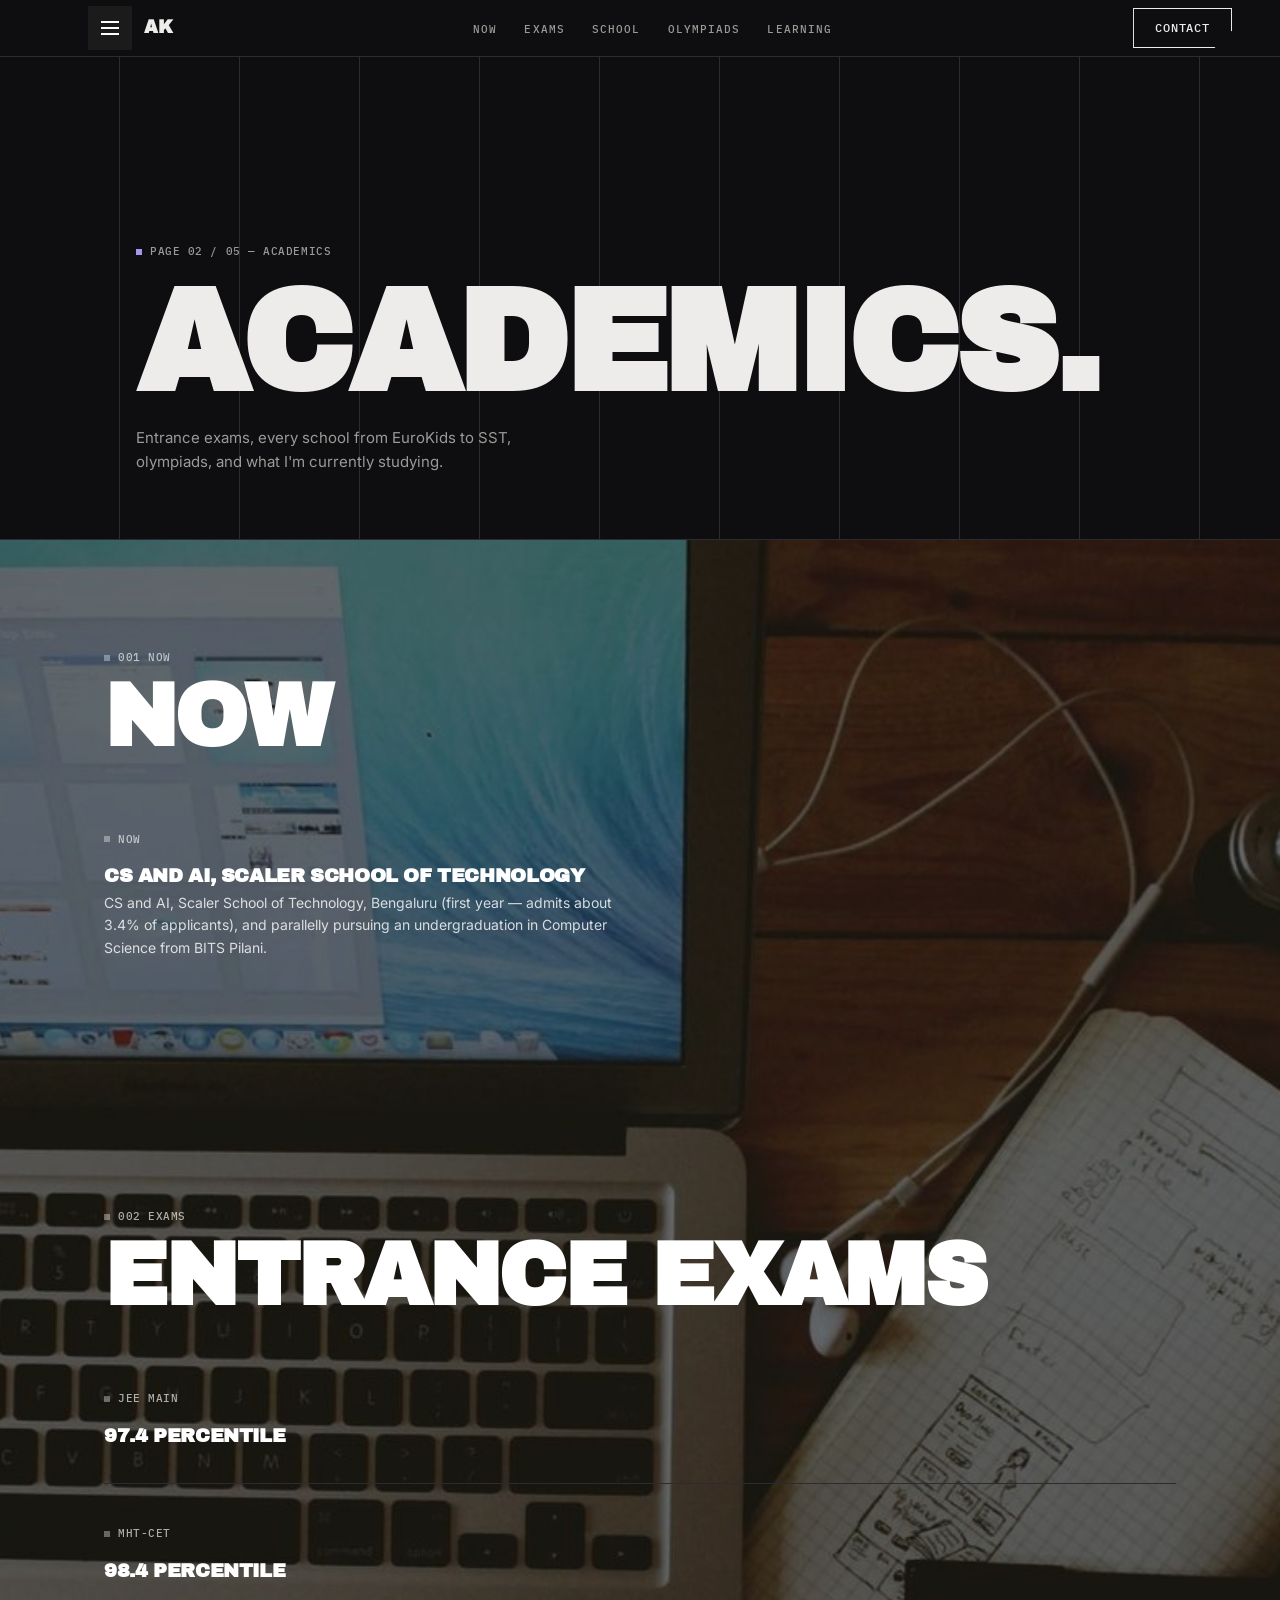
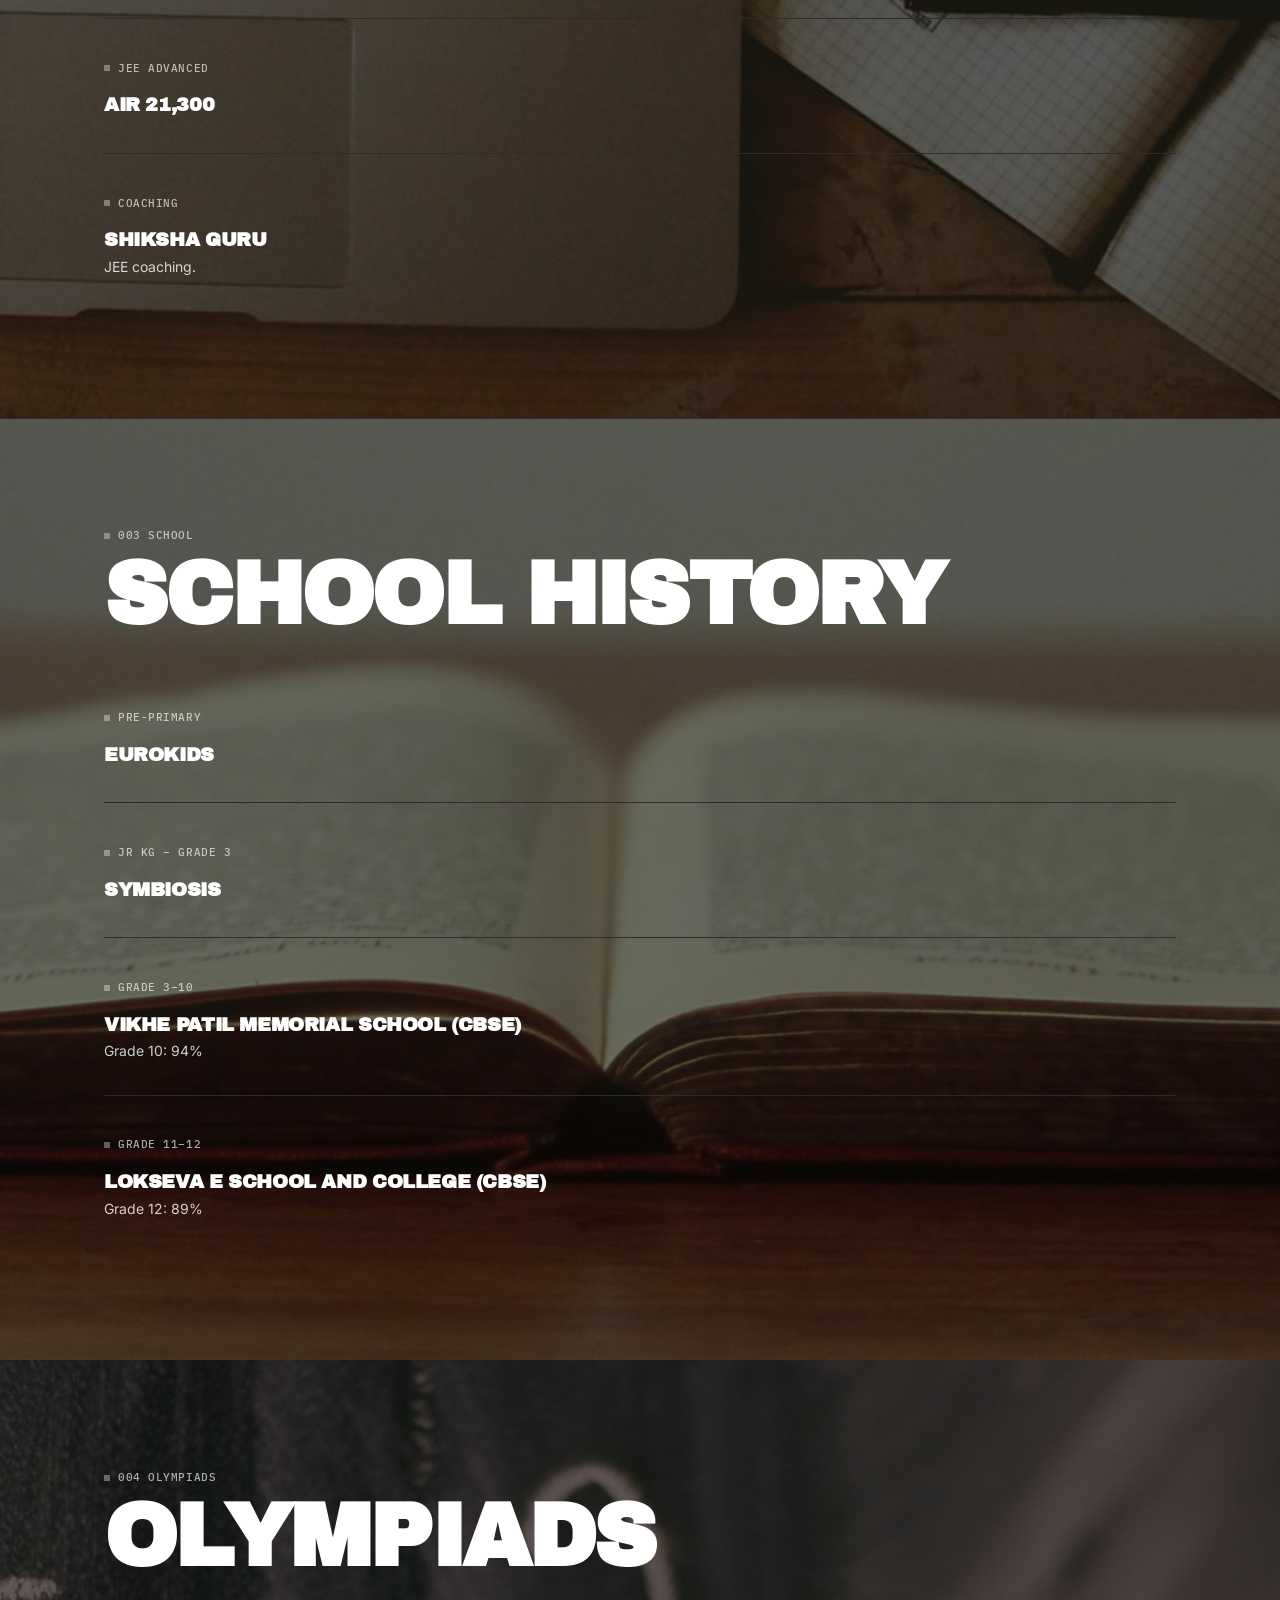
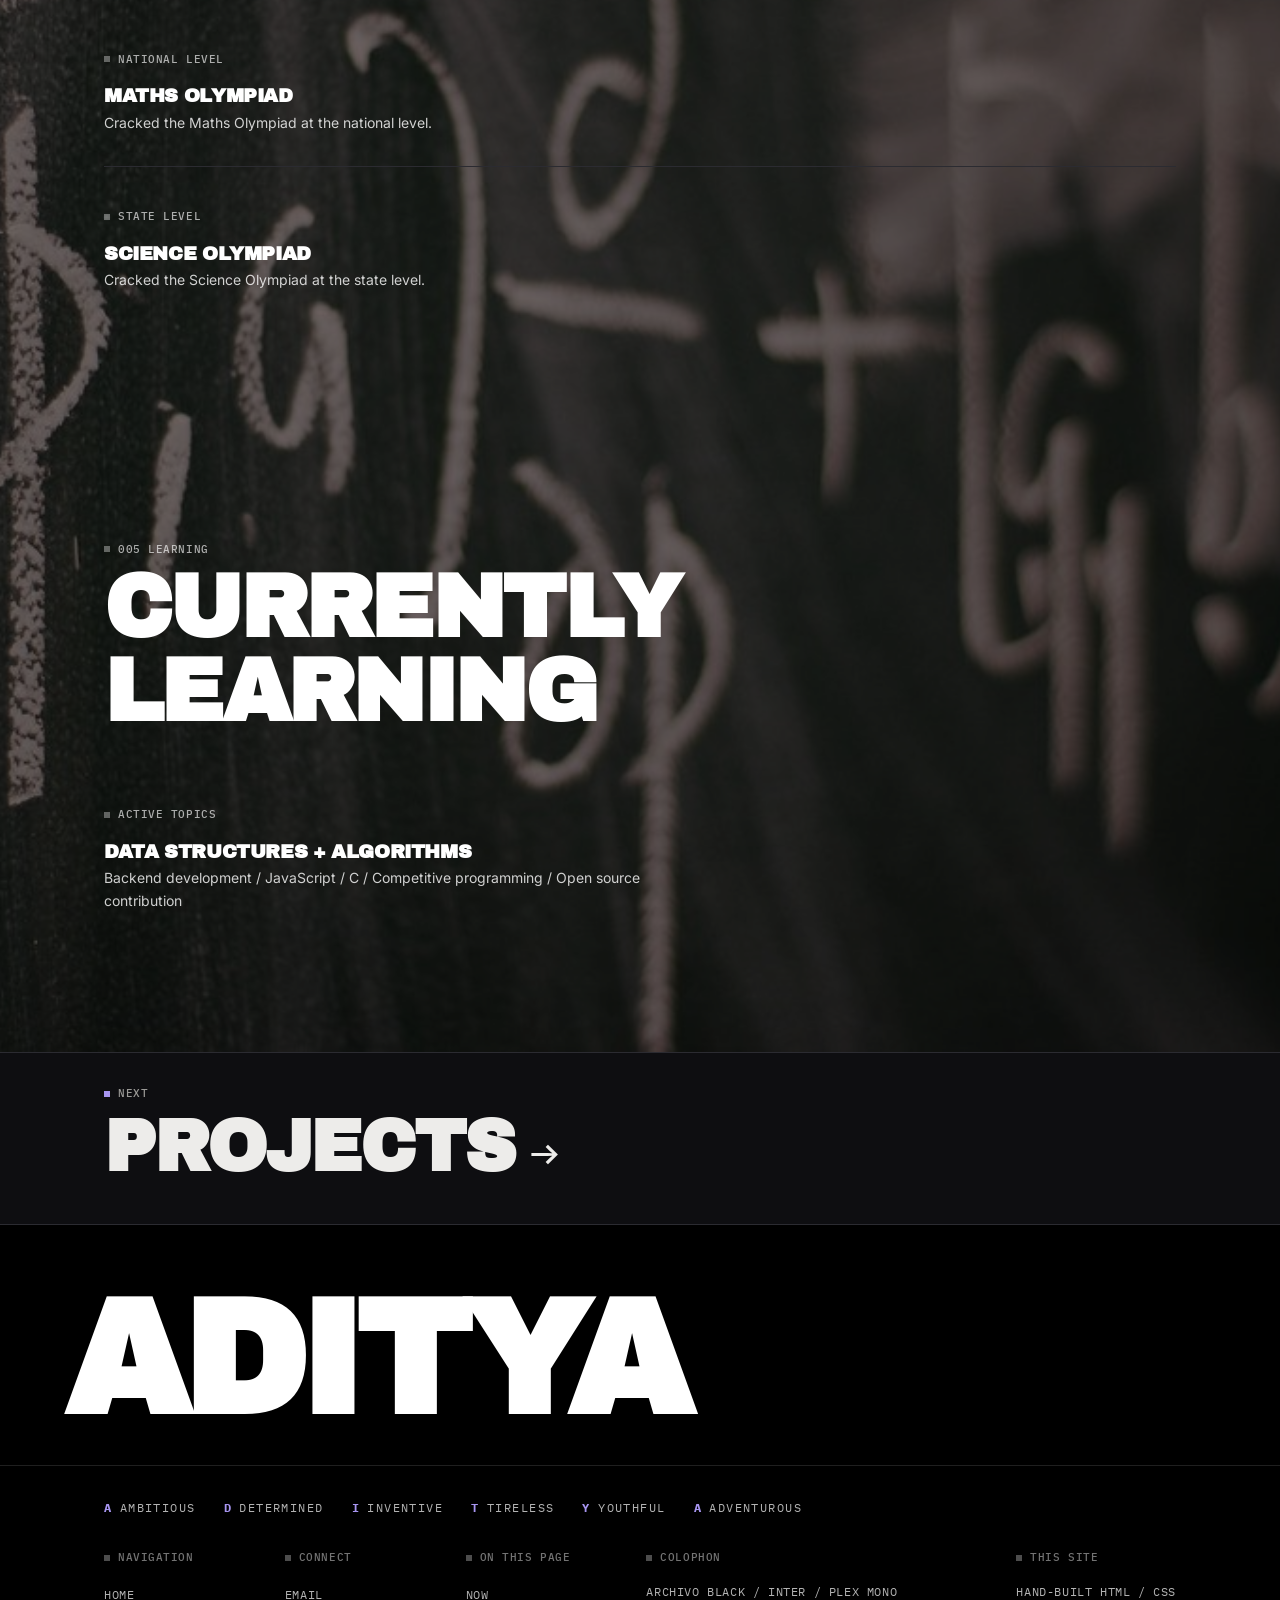
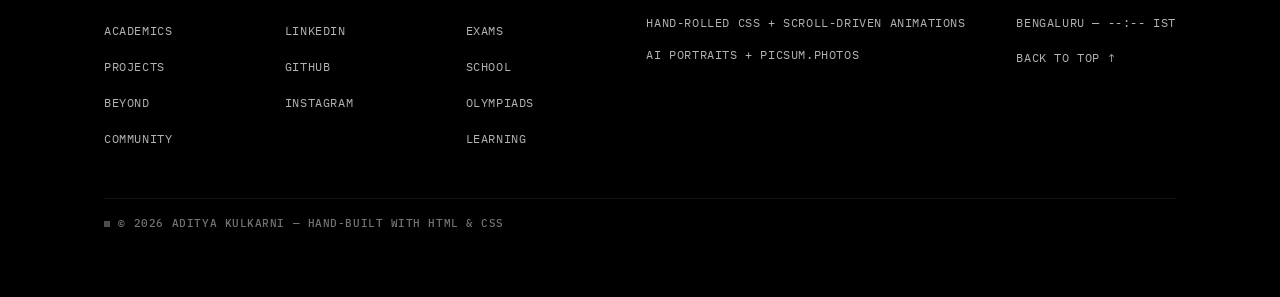
==== academics.html @ 95487bc9 "pure HTML/CSS build: zero scripts, static-compiled Tailwind, CSS scroll-timeline hero + reveals, che" ====
<!DOCTYPE html>
<html lang="en" data-theme="dark">
<head>
  <meta charset="UTF-8">
  <meta name="viewport" content="width=device-width, initial-scale=1.0">
  <title>Academics - Aditya Kulkarni</title>
  <link rel="icon" href="favicon.svg" type="image/svg+xml">
  <meta name="description" content="Aditya Kulkarni's academic journey: JEE Main 97.4%, MHT-CET 98.4%, JEE Advanced AIR 21,300, and now at Scaler School of Technology.">
  <link rel="preconnect" href="https://fonts.googleapis.com">
  <link rel="preconnect" href="https://fonts.gstatic.com" crossorigin>
  <link href="https://fonts.googleapis.com/css2?family=Archivo+Black&family=IBM+Plex+Mono:wght@400;500&family=Inter:wght@400;500&display=swap" rel="stylesheet">
  <link rel="stylesheet" href="style.css?v=29">
  <link rel="stylesheet" href="tailwind-static.css?v=29">
  <link rel="stylesheet" href="pure-fixes.css?v=29">

  <!-- Tailwind Play CDN, pinned 3.4.16 (Prompt 27): compiles the utility
       classes in the browser at runtime, so this page needs internet for
       Tailwind styling. Preflight is OFF - the site's own reset in
       style.css stays the only base layer, so nothing global shifts. -->
</head>
<body id="top" data-page="academics">
  <!-- SHARED: keep identical on all 5 pages -->
  <input type="checkbox" id="menu-toggle" class="menu-checkbox" aria-hidden="true">
  <div class="nav-overlay" role="dialog" aria-label="Site navigation" aria-modal="true">
    <div class="nav-overlay__photo" aria-hidden="true"><img src="assets/bg/menu-waterfall.jpg" alt="" loading="lazy"></div>
    <div class="nav-overlay__inner">
      <label for="menu-toggle" class="nav-overlay__close" aria-label="Close navigation menu">
        <span class="section-label">✕ CLOSE</span>
      </label>
      <nav class="nav-overlay__nav" aria-label="Overlay navigation">
        <ul role="list" class="flex flex-col gap-3">
          <li class="nav-overlay__item" data-index="01">
            <label for="menu-toggle"><a href="index.html" class="nav-overlay__link">01 Home</a></label>
          </li>
          <li class="nav-overlay__item nav-overlay__item--current" data-index="02">
            <label for="menu-toggle"><a href="academics.html" class="nav-overlay__link" aria-current="page">02 Academics</a></label>
            <ul class="nav-overlay__sub" role="list">
              <li><label for="menu-toggle"><a href="#now" class="nav-overlay__sub-link">Now</a></label></li>
              <li><label for="menu-toggle"><a href="#exams" class="nav-overlay__sub-link">Exams</a></label></li>
              <li><label for="menu-toggle"><a href="#school" class="nav-overlay__sub-link">School</a></label></li>
              <li><label for="menu-toggle"><a href="#olympiads" class="nav-overlay__sub-link">Olympiads</a></label></li>
              <li><label for="menu-toggle"><a href="#learning" class="nav-overlay__sub-link">Learning</a></label></li>
            </ul>
          </li>
          <li class="nav-overlay__item" data-index="03">
            <label for="menu-toggle"><a href="projects.html" class="nav-overlay__link">03 Projects</a></label>
          </li>
          <li class="nav-overlay__item" data-index="04">
            <label for="menu-toggle"><a href="beyond.html" class="nav-overlay__link">04 Beyond The Terminal</a></label>
          </li>
          <li class="nav-overlay__item" data-index="05">
            <label for="menu-toggle"><a href="community.html" class="nav-overlay__link">05 Community</a></label>
          </li>
        </ul>
      </nav>
      <p class="nav-overlay__footer section-label" aria-hidden="true">ADITYA KULKARNI — PORTFOLIO</p>
    </div>
  </div>
  <!-- fixed top bar: position:fixed + z-index, white bg, hairline bottom border -->
  <header class="navbar fixed top-0 inset-x-0 z-[800] bg-white border-b border-hairline" id="navbar">
    <nav class="navbar__inner flex items-center justify-between px-[clamp(1rem,4vw,3rem)] min-h-14 max-w-[1200px] mx-auto" aria-label="Primary navigation">
      <div class="navbar__brand flex items-center gap-3">
        <label for="menu-toggle" class="menu-trigger" aria-label="Open navigation menu"><span class="menu-trigger__bars" aria-hidden="true"><i></i><i></i><i></i></span></label>
        <a href="index.html" class="navbar__logo font-display text-[1.1rem] font-black tracking-[-0.02em] text-ink uppercase">AK</a>
        <span class="scroll-pct" aria-hidden="true">000</span>
      </div>
      <ul class="navbar__links hidden md:flex md:items-center md:gap-4 md:flex-wrap md:justify-center" role="list">
        <li><a href="#now" class="navbar__link font-mono text-[0.6875rem] font-medium tracking-[0.1em] uppercase text-muted py-[0.3em] px-[0.5em] transition-colors duration-150 ease-[cubic-bezier(0.16,1,0.3,1)] hover:text-ink focus-visible:text-ink focus-visible:outline-none">Now</a></li>
        <li><a href="#exams" class="navbar__link font-mono text-[0.6875rem] font-medium tracking-[0.1em] uppercase text-muted py-[0.3em] px-[0.5em] transition-colors duration-150 ease-[cubic-bezier(0.16,1,0.3,1)] hover:text-ink focus-visible:text-ink focus-visible:outline-none">Exams</a></li>
        <li><a href="#school" class="navbar__link font-mono text-[0.6875rem] font-medium tracking-[0.1em] uppercase text-muted py-[0.3em] px-[0.5em] transition-colors duration-150 ease-[cubic-bezier(0.16,1,0.3,1)] hover:text-ink focus-visible:text-ink focus-visible:outline-none">School</a></li>
        <li><a href="#olympiads" class="navbar__link font-mono text-[0.6875rem] font-medium tracking-[0.1em] uppercase text-muted py-[0.3em] px-[0.5em] transition-colors duration-150 ease-[cubic-bezier(0.16,1,0.3,1)] hover:text-ink focus-visible:text-ink focus-visible:outline-none">Olympiads</a></li>
        <li><a href="#learning" class="navbar__link font-mono text-[0.6875rem] font-medium tracking-[0.1em] uppercase text-muted py-[0.3em] px-[0.5em] transition-colors duration-150 ease-[cubic-bezier(0.16,1,0.3,1)] hover:text-ink focus-visible:text-ink focus-visible:outline-none">Learning</a></li>
      </ul>
      <div class="navbar__actions flex items-center gap-2">


        <a href="index.html#contact" class="btn btn--outline navbar__cta hidden md:inline-flex">Contact</a>
      </div>
    </nav>
  </header>

    <!-- V5 background photo credits (CC-licensed, Openverse):
       academics-exams: "A book that is shut is but a block. ~Thomas Fuller" by katerha - by (https://creativecommons.org/licenses/by/2.0/) - https://www.flickr.com/photos/8489692@N03/5020407401
       academics-learning: "Notes" by English106 - by (https://creativecommons.org/licenses/by/2.0/) - https://www.flickr.com/photos/47381479@N04/4357529719
       academics-olympiads: "Superbokehtheorie" by eriwst - by-sa (https://creativecommons.org/licenses/by-sa/2.0/) - https://www.flickr.com/photos/37977505@N00/2421129047 -->
<main>
    <header class="page-header section min-h-[60vh] pt-14 pb-16 relative flex flex-col justify-end bg-white border-b border-hairline" id="hero">
      <div class="page-header__grid" aria-hidden="true"></div>
      <div class="container page-header__inner relative z-[1] px-[clamp(1rem,8vw,6rem)] flex flex-col gap-4">
        <p class="section-label page-header__label">PAGE 02 / 05 — ACADEMICS</p>
        <h1 class="page-header__title font-display text-[clamp(3.5rem,12vw,9rem)] font-black uppercase tracking-[-0.03em] leading-[0.92] text-ink">
          <span class="page-header__line block overflow-hidden"><span class="reveal-text">ACADEMICS.</span></span>
        </h1>
        <p class="page-header__sub font-body text-[0.9375rem] text-muted max-w-[50ch] leading-[1.65]">Entrance exams, every school from EuroKids to SST, olympiads, and what I'm currently studying.</p>
      </div>
    </header>

    <div class="bgspan section--photo">
      <div class="section-bg" aria-hidden="true"><img src="assets/bg/academics-now.jpg" alt="" loading="lazy"></div>
<section class="section" id="now" aria-labelledby="now-heading">
      <div class="container">
        <div class="section__header">
          <p class="section-label">001 NOW</p>
          <h2 class="section-title" id="now-heading"><span class="reveal-text">Now</span></h2>
        </div>
        <ul class="fact-list flex flex-col" role="list">
          <li class="fact-row flex flex-col gap-4 py-8 border-b border-hairline">
            <div class="fact-row__meta block"><span class="section-label fact-row__year">Now</span></div>
            <div class="fact-row__body">
              <h3 class="fact-row__title font-display text-[1.2rem] font-black uppercase tracking-[-0.02em] leading-[1.1] text-ink mb-[0.35rem]">CS and AI, Scaler School of Technology</h3>
              <p class="fact-row__desc font-body text-[0.875rem] text-muted max-w-[60ch] leading-[1.6]">CS and AI, Scaler School of Technology, Bengaluru (first year — admits about 3.4% of applicants), and parallelly pursuing an undergraduation in Computer Science from BITS Pilani.</p>
            </div>
          </li>
        </ul>
      </div>
    </section>

    <section class="section" id="exams" aria-labelledby="exams-heading">
      <div class="container">
        <div class="section__header">
          <p class="section-label">002 EXAMS</p>
          <h2 class="section-title" id="exams-heading"><span class="reveal-text">Entrance Exams</span></h2>
        </div>
        <ul class="fact-list flex flex-col" role="list">
          <li class="fact-row flex flex-col gap-4 py-8 border-b border-hairline">
            <div class="fact-row__meta block"><span class="section-label fact-row__year">JEE Main</span></div>
            <div class="fact-row__body"><h3 class="fact-row__title font-display text-[1.2rem] font-black uppercase tracking-[-0.02em] leading-[1.1] text-ink mb-[0.35rem]">97.4 percentile</h3></div>
          </li>
          <li class="fact-row flex flex-col gap-4 py-8 border-b border-hairline">
            <div class="fact-row__meta block"><span class="section-label fact-row__year">MHT-CET</span></div>
            <div class="fact-row__body"><h3 class="fact-row__title font-display text-[1.2rem] font-black uppercase tracking-[-0.02em] leading-[1.1] text-ink mb-[0.35rem]">98.4 percentile</h3></div>
          </li>
          <li class="fact-row flex flex-col gap-4 py-8 border-b border-hairline">
            <div class="fact-row__meta block"><span class="section-label fact-row__year">JEE Advanced</span></div>
            <div class="fact-row__body"><h3 class="fact-row__title font-display text-[1.2rem] font-black uppercase tracking-[-0.02em] leading-[1.1] text-ink mb-[0.35rem]">AIR 21,300</h3></div>
          </li>
          <li class="fact-row flex flex-col gap-4 py-8 border-b border-hairline">
            <div class="fact-row__meta block"><span class="section-label fact-row__year">Coaching</span></div>
            <div class="fact-row__body">
              <h3 class="fact-row__title font-display text-[1.2rem] font-black uppercase tracking-[-0.02em] leading-[1.1] text-ink mb-[0.35rem]">Shiksha Guru</h3>
              <p class="fact-row__desc font-body text-[0.875rem] text-muted max-w-[60ch] leading-[1.6]">JEE coaching.</p>
            </div>
          </li>
        </ul>
      </div>
    </section>
    </div>

    <section class="section section--photo" id="school" aria-labelledby="school-heading">
      <div class="section-bg" aria-hidden="true"><img src="assets/bg/academics-school.jpg" alt="" loading="lazy"></div>
      <div class="container">
        <div class="section__header">
          <p class="section-label">003 SCHOOL</p>
          <h2 class="section-title" id="school-heading"><span class="reveal-text">School History</span></h2>
        </div>
        <ul class="fact-list flex flex-col" role="list">
          <li class="fact-row flex flex-col gap-4 py-8 border-b border-hairline">
            <div class="fact-row__meta block"><span class="section-label fact-row__year">Pre-primary</span></div>
            <div class="fact-row__body"><h3 class="fact-row__title font-display text-[1.2rem] font-black uppercase tracking-[-0.02em] leading-[1.1] text-ink mb-[0.35rem]">EuroKids</h3></div>
          </li>
          <li class="fact-row flex flex-col gap-4 py-8 border-b border-hairline">
            <div class="fact-row__meta block"><span class="section-label fact-row__year">Jr KG – Grade 3</span></div>
            <div class="fact-row__body"><h3 class="fact-row__title font-display text-[1.2rem] font-black uppercase tracking-[-0.02em] leading-[1.1] text-ink mb-[0.35rem]">Symbiosis</h3></div>
          </li>
          <li class="fact-row flex flex-col gap-4 py-8 border-b border-hairline">
            <div class="fact-row__meta block"><span class="section-label fact-row__year">Grade 3–10</span></div>
            <div class="fact-row__body">
              <h3 class="fact-row__title font-display text-[1.2rem] font-black uppercase tracking-[-0.02em] leading-[1.1] text-ink mb-[0.35rem]">Vikhe Patil Memorial School (CBSE)</h3>
              <p class="fact-row__desc font-body text-[0.875rem] text-muted max-w-[60ch] leading-[1.6]">Grade 10: 94%</p>
            </div>
          </li>
          <li class="fact-row flex flex-col gap-4 py-8 border-b border-hairline">
            <div class="fact-row__meta block"><span class="section-label fact-row__year">Grade 11–12</span></div>
            <div class="fact-row__body">
              <h3 class="fact-row__title font-display text-[1.2rem] font-black uppercase tracking-[-0.02em] leading-[1.1] text-ink mb-[0.35rem]">Lokseva E School and College (CBSE)</h3>
              <p class="fact-row__desc font-body text-[0.875rem] text-muted max-w-[60ch] leading-[1.6]">Grade 12: 89%</p>
            </div>
          </li>
        </ul>
      </div>
    </section>

    <div class="bgspan section--photo">
      <div class="section-bg" aria-hidden="true"><img src="assets/bg/academics-olympiads.jpg" alt="" loading="lazy"></div>
<section class="section" id="olympiads" aria-labelledby="olympiads-heading">
      <div class="container">
        <div class="section__header">
          <p class="section-label">004 OLYMPIADS</p>
          <h2 class="section-title" id="olympiads-heading"><span class="reveal-text">Olympiads</span></h2>
        </div>
        <ul class="fact-list flex flex-col" role="list">
          <li class="fact-row flex flex-col gap-4 py-8 border-b border-hairline">
            <div class="fact-row__meta block"><span class="section-label fact-row__year">National Level</span></div>
            <div class="fact-row__body">
              <h3 class="fact-row__title font-display text-[1.2rem] font-black uppercase tracking-[-0.02em] leading-[1.1] text-ink mb-[0.35rem]">Maths Olympiad</h3>
              <p class="fact-row__desc font-body text-[0.875rem] text-muted max-w-[60ch] leading-[1.6]">Cracked the Maths Olympiad at the national level.</p>
            </div>
          </li>
          <li class="fact-row flex flex-col gap-4 py-8 border-b border-hairline">
            <div class="fact-row__meta block"><span class="section-label fact-row__year">State Level</span></div>
            <div class="fact-row__body">
              <h3 class="fact-row__title font-display text-[1.2rem] font-black uppercase tracking-[-0.02em] leading-[1.1] text-ink mb-[0.35rem]">Science Olympiad</h3>
              <p class="fact-row__desc font-body text-[0.875rem] text-muted max-w-[60ch] leading-[1.6]">Cracked the Science Olympiad at the state level.</p>
            </div>
          </li>
        </ul>
      </div>
    </section>

    <section class="section" id="learning" aria-labelledby="learning-heading">
      <div class="container">
        <div class="section__header">
          <p class="section-label">005 LEARNING</p>
          <h2 class="section-title" id="learning-heading"><span class="reveal-text">Currently Learning</span></h2>
        </div>
        <ul class="fact-list flex flex-col" role="list">
          <li class="fact-row flex flex-col gap-4 py-8 border-b border-hairline">
            <div class="fact-row__meta block"><span class="section-label fact-row__year">Active Topics</span></div>
            <div class="fact-row__body">
              <h3 class="fact-row__title font-display text-[1.2rem] font-black uppercase tracking-[-0.02em] leading-[1.1] text-ink mb-[0.35rem]">Data Structures + Algorithms</h3>
              <p class="fact-row__desc font-body text-[0.875rem] text-muted max-w-[60ch] leading-[1.6]">Backend development / JavaScript / C / Competitive programming / Open source contribution</p>
            </div>
          </li>
        </ul>
      </div>
    </section>
    </div>

    <section class="next-page" aria-label="Next page">
      <div class="container">
        <p class="section-label">NEXT</p>
        <a href="projects.html" class="next-page__link">
          <span class="next-page__name">Projects</span>
          <span class="next-page__arrow" aria-hidden="true">→</span>
        </a>
      </div>
    </section>
  </main>

  <footer class="footer bg-footerblack text-white pt-16">
    <div class="footer__wordmark font-display text-[clamp(3rem,15vw,10rem)] font-black uppercase tracking-[-0.04em] leading-[0.9] text-white px-[clamp(1rem,5vw,5rem)] pb-8 border-b border-[rgba(255,255,255,0.12)]" aria-hidden="true">ADITYA</div>
    <div class="container footer__bottom pt-8 pb-16 flex flex-col gap-8">
      <ul class="footer__acrostic" aria-label="Aditya, in six words">
        <li><span class="footer__acrostic-letter" aria-hidden="true">A</span><span class="footer__acrostic-word">Ambitious</span></li>
        <li><span class="footer__acrostic-letter" aria-hidden="true">D</span><span class="footer__acrostic-word">Determined</span></li>
        <li><span class="footer__acrostic-letter" aria-hidden="true">I</span><span class="footer__acrostic-word">Inventive</span></li>
        <li><span class="footer__acrostic-letter" aria-hidden="true">T</span><span class="footer__acrostic-word">Tireless</span></li>
        <li><span class="footer__acrostic-letter" aria-hidden="true">Y</span><span class="footer__acrostic-word">Youthful</span></li>
        <li><span class="footer__acrostic-letter" aria-hidden="true">A</span><span class="footer__acrostic-word">Adventurous</span></li>
      </ul>
      <div class="footer__cols flex flex-wrap gap-16">
        <nav class="footer__col flex flex-col gap-4 min-w-[130px]" aria-label="Footer site navigation">
          <p class="footer__col-label section-label">Navigation</p>
          <ul role="list" class="flex flex-col gap-3">
            <li><a href="index.html" class="footer__link font-mono text-[0.75rem] tracking-[0.05em] uppercase text-[rgba(255,255,255,0.7)] transition-colors duration-150 ease-[cubic-bezier(0.16,1,0.3,1)] hover:text-white">Home</a></li>
            <li><a href="academics.html" class="footer__link font-mono text-[0.75rem] tracking-[0.05em] uppercase text-[rgba(255,255,255,0.7)] transition-colors duration-150 ease-[cubic-bezier(0.16,1,0.3,1)] hover:text-white">Academics</a></li>
            <li><a href="projects.html" class="footer__link font-mono text-[0.75rem] tracking-[0.05em] uppercase text-[rgba(255,255,255,0.7)] transition-colors duration-150 ease-[cubic-bezier(0.16,1,0.3,1)] hover:text-white">Projects</a></li>
            <li><a href="beyond.html" class="footer__link font-mono text-[0.75rem] tracking-[0.05em] uppercase text-[rgba(255,255,255,0.7)] transition-colors duration-150 ease-[cubic-bezier(0.16,1,0.3,1)] hover:text-white">Beyond</a></li>
            <li><a href="community.html" class="footer__link font-mono text-[0.75rem] tracking-[0.05em] uppercase text-[rgba(255,255,255,0.7)] transition-colors duration-150 ease-[cubic-bezier(0.16,1,0.3,1)] hover:text-white">Community</a></li>
          </ul>
        </nav>
        <nav class="footer__col flex flex-col gap-4 min-w-[130px]" aria-label="Social links">
          <p class="footer__col-label section-label">Connect</p>
          <ul role="list" class="flex flex-col gap-3">
            <li><a href="mailto:adityakulkarni2708@gmail.com" class="footer__link font-mono text-[0.75rem] tracking-[0.05em] uppercase text-[rgba(255,255,255,0.7)] transition-colors duration-150 ease-[cubic-bezier(0.16,1,0.3,1)] hover:text-white">Email</a></li>
            <li><a href="https://www.linkedin.com/in/adityaaakulkarni" class="footer__link font-mono text-[0.75rem] tracking-[0.05em] uppercase text-[rgba(255,255,255,0.7)] transition-colors duration-150 ease-[cubic-bezier(0.16,1,0.3,1)] hover:text-white" target="_blank" rel="noopener noreferrer">LinkedIn</a></li>
            <li><a href="https://github.com/Aditya2375" class="footer__link font-mono text-[0.75rem] tracking-[0.05em] uppercase text-[rgba(255,255,255,0.7)] transition-colors duration-150 ease-[cubic-bezier(0.16,1,0.3,1)] hover:text-white" target="_blank" rel="noopener noreferrer">GitHub</a></li>
            <li><a href="https://www.instagram.com/adityaa_kulkarni_" class="footer__link font-mono text-[0.75rem] tracking-[0.05em] uppercase text-[rgba(255,255,255,0.7)] transition-colors duration-150 ease-[cubic-bezier(0.16,1,0.3,1)] hover:text-white" target="_blank" rel="noopener noreferrer">Instagram</a></li>
          </ul>
        </nav>
        <nav class="footer__col flex flex-col gap-4 min-w-[130px]" aria-label="Sections on this page">
          <p class="footer__col-label section-label">On This Page</p>
          <ul role="list" class="flex flex-col gap-3">
            <li><a href="#now" class="footer__link font-mono text-[0.75rem] tracking-[0.05em] uppercase text-[rgba(255,255,255,0.7)] transition-colors duration-150 ease-[cubic-bezier(0.16,1,0.3,1)] hover:text-white">Now</a></li>
            <li><a href="#exams" class="footer__link font-mono text-[0.75rem] tracking-[0.05em] uppercase text-[rgba(255,255,255,0.7)] transition-colors duration-150 ease-[cubic-bezier(0.16,1,0.3,1)] hover:text-white">Exams</a></li>
            <li><a href="#school" class="footer__link font-mono text-[0.75rem] tracking-[0.05em] uppercase text-[rgba(255,255,255,0.7)] transition-colors duration-150 ease-[cubic-bezier(0.16,1,0.3,1)] hover:text-white">School</a></li>
            <li><a href="#olympiads" class="footer__link font-mono text-[0.75rem] tracking-[0.05em] uppercase text-[rgba(255,255,255,0.7)] transition-colors duration-150 ease-[cubic-bezier(0.16,1,0.3,1)] hover:text-white">Olympiads</a></li>
            <li><a href="#learning" class="footer__link font-mono text-[0.75rem] tracking-[0.05em] uppercase text-[rgba(255,255,255,0.7)] transition-colors duration-150 ease-[cubic-bezier(0.16,1,0.3,1)] hover:text-white">Learning</a></li>
          </ul>
        </nav>
        <div class="footer__col flex flex-col gap-4 min-w-[130px]">
          <p class="footer__col-label section-label">Colophon</p>
          <ul role="list" class="flex flex-col gap-3">
            <li class="font-mono text-[0.75rem] tracking-[0.05em] uppercase text-[rgba(255,255,255,0.7)]">Archivo Black / Inter / Plex Mono</li>
            <li class="font-mono text-[0.75rem] tracking-[0.05em] uppercase text-[rgba(255,255,255,0.7)]">Hand-rolled CSS + scroll-driven animations</li>
            <li class="font-mono text-[0.75rem] tracking-[0.05em] uppercase text-[rgba(255,255,255,0.7)]">AI portraits + picsum.photos</li>
          </ul>
        </div>
        <div class="footer__col flex flex-col gap-4 min-w-[130px]">
          <p class="footer__col-label section-label">This Site</p>
          <ul role="list" class="flex flex-col gap-3">
            <li class="font-mono text-[0.75rem] tracking-[0.05em] uppercase text-[rgba(255,255,255,0.7)]">Hand-built HTML / CSS</li>
            <li class="font-mono text-[0.75rem] tracking-[0.05em] uppercase text-[rgba(255,255,255,0.7)]">Bengaluru &mdash; <span class="footer-clock">--:--</span> IST</li>
            <li><a href="#top" class="footer__link font-mono text-[0.75rem] tracking-[0.05em] uppercase text-[rgba(255,255,255,0.7)] transition-colors duration-150 ease-[cubic-bezier(0.16,1,0.3,1)] hover:text-white">Back to top &#8593;</a></li>
          </ul>
        </div>
      </div>
      <p class="footer__legal section-label text-[#545454] mt-4 border-t border-[rgba(255,255,255,0.08)] pt-4">
        &copy; <span id="footer-year">2026</span> Aditya Kulkarni &mdash; Hand-built with HTML &amp; CSS
      </p>
    </div>
  </footer>
</body>
</html>
---- style.css ----
/* ═══════════════════════════════════════════════════════════════
   TABLE OF CONTENTS
    1.  Reset & Box Model
    2.  CSS Custom Properties (Design Tokens)
    3.  prefers-reduced-motion
    4.  Base & Typography
    5.  Utilities: .section-label, .container, .section-title,
    6.  Screen Frame
    7.  Buttons (chamfered 18px, flat — no shadows)
    8.  Navbar (white bar, hairline border)
    9.  Hero (keyframe animations, stagger, crosshair HUD)
   10.  Shared Section Styles (hairline tops, generous spacing)
   11.  About (two-column with vertical hairline divider)
   12.  Skills (lavender full-bleed, row list layout)
   13.  Projects (chamfered thumbnails, hairline cards)
   14.  Fact Rows (Education, Beyond, Extras, Languages)
   15.  Contact (large email link, mono links grid)
   16.  Footer (black, giant wordmark, nav columns)
   17.  Media Queries (700px and 1024px breakpoints)
   18.  Scroll-Driven Animations (Progress bar & Reveals)
═══════════════════════════════════════════════════════════════ */


/* ─── 1. RESET & BOX MODEL ──────────────────────────────────── */

*, *::before, *::after {
  box-sizing: border-box;
  margin:  0;
  padding: 0;
}


/* ─── 2. CSS CUSTOM PROPERTIES (DESIGN TOKENS) ──────────────── */

:root {
  --clr-bg:      #FFFFFF;
  --clr-text:    #1B1B1B;
  --clr-muted:   #6B6B6B;
  --clr-accent:  #968ADF;
  --clr-line:    #E5E5E5;
  --clr-footer:  #000000;
  --clr-plate:   #F7F7F7; /* project-card plate background */

  --font-display: 'Archivo Black', sans-serif;
  --font-body: 'Inter', system-ui, sans-serif;
  --font-mono: 'IBM Plex Mono', 'Courier New', monospace;

  --space-xs: 0.5rem;
  --space-sm: 1rem;
  --space-md: 2rem;
  --space-lg: 4rem;
  --space-xl: 6rem;

  --max-width:  1200px;
  --nav-height: 56px;

  --dur-fast: 150ms;
  --dur-base: 300ms;
  --easing:   cubic-bezier(0.16, 1, 0.3, 1);
}


/* ─── 3. PREFERS-REDUCED-MOTION ────────────────────────────── */

@media (prefers-reduced-motion: reduce) {
  *, *::before, *::after {
    animation-duration:        0.01ms !important;
    animation-iteration-count: 1      !important;
    transition-duration:       0.01ms !important;
    scroll-behavior:           auto   !important;
  }
}


/* ─── 4. BASE & TYPOGRAPHY ──────────────────────────────────── */

html { scroll-behavior: smooth; }

/* Default Page Cursor (Thin 1px black crosshair, 24x24, 12,12 hotspot) */
body {
  font-family:      var(--font-body);
  background-color: var(--clr-bg);
  color:            var(--clr-text);
  line-height:      1.6;
  font-size:        0.9375rem;
  min-height:       100vh;
  /* overflow-x: clip, not hidden: hidden makes <body> a scroll container,
     which breaks animation-timeline: view() (Prompt 17) - the view
     timeline would track a scrollport that never scrolls. */
  overflow-x:       hidden;
  overflow-x:       clip;
  
  cursor: url("data:image/svg+xml,%3Csvg xmlns='http://www.w3.org/2000/svg' width='24' height='24' viewBox='0 0 24 24'%3E%3Cpath d='M12 0v10m0 4v10M0 12h10m4 0h10' stroke='%231B1B1B' stroke-width='1'/%3E%3C/svg%3E") 12 12, crosshair;
}

/* Prompt 27: Tailwind preflight is OFF, so re-assert the one base rule
   its border utilities depend on - without border-style: solid here,
   border-b etc. compute to 0px. Universal selector, specificity 0: every
   class-level border rule in this file still wins. */
*, ::before, ::after { border: 0 solid var(--clr-line); }

a { color: inherit; text-decoration: none; }
ul, ol { list-style: none; }
img { max-width: 100%; display: block; }

/* Interactive Element Cursor (Fills the center gap with a lavender square) */
a, button, .btn {
  cursor: url("data:image/svg+xml,%3Csvg xmlns='http://www.w3.org/2000/svg' width='24' height='24' viewBox='0 0 24 24'%3E%3Cpath d='M12 0v10m0 4v10M0 12h10m4 0h10' stroke='%231B1B1B' stroke-width='1'/%3E%3Crect x='10' y='10' width='4' height='4' fill='%23968ADF'/%3E%3C/svg%3E") 12 12, pointer;
}

/* Inverse Cursors for Dark Backgrounds (Footer, Primary Button, Hovered Outline Button) */
.footer {
  cursor: url("data:image/svg+xml,%3Csvg xmlns='http://www.w3.org/2000/svg' width='24' height='24' viewBox='0 0 24 24'%3E%3Cpath d='M12 0v10m0 4v10M0 12h10m4 0h10' stroke='%23FFFFFF' stroke-width='1'/%3E%3C/svg%3E") 12 12, crosshair;
}

.footer a, .footer button, 
.btn--primary, 
.btn--outline:hover, 
.btn--outline:focus-visible {
  cursor: url("data:image/svg+xml,%3Csvg xmlns='http://www.w3.org/2000/svg' width='24' height='24' viewBox='0 0 24 24'%3E%3Cpath d='M12 0v10m0 4v10M0 12h10m4 0h10' stroke='%23FFFFFF' stroke-width='1'/%3E%3Crect x='10' y='10' width='4' height='4' fill='%23968ADF'/%3E%3C/svg%3E") 12 12, pointer;
}


/* ─── 5. UTILITIES ──────────────────────────────────────────── */

/* ★ KEYFRAME: revealUp for headline text clipping animation */
@keyframes revealUp {
  0% { transform: translateY(100%); }
  100% { transform: translateY(0); }
}

.section-label {
  font-family:    var(--font-mono);
  font-size:      0.6875rem;
  font-weight:    500;
  letter-spacing: 0.05em;
  text-transform: uppercase;
  color:          var(--clr-muted);
  display:        inline-flex;
  align-items:    center;
  gap:            8px;
}

.section-label::before {
  content:    '';
  display:    inline-block;
  width:      6px;
  height:     6px;
  flex-shrink: 0;
  background-color: var(--clr-accent);
}

.container {
  width:     100%;
  max-width: var(--max-width);
  margin:    0 auto;
  padding:   0 clamp(1rem, 5vw, 5rem);
}

.section-title {
  font-family:    var(--font-display);
  font-size:      clamp(2.5rem, 7vw, 5.5rem);
  font-weight:    900;
  text-transform: uppercase;
  letter-spacing: -0.03em;
  line-height:    0.95;
  color:          var(--clr-text);
  /* overflow: hidden acts as a clipping mask for the sliding .reveal-text */
  overflow:       hidden;
}

.reveal-text {
  display: inline-block;
  transform: translateY(100%); /* Start hidden below the clipping mask */
  /* forwards fill-mode ensures it stays at translateY(0) after animating */
  animation: revealUp 0.8s var(--easing) forwards;
}

/* Delay section titles slightly so they animate in beautifully on page load */
.section-title .reveal-text {
  animation-delay: 0.3s;
}

.section__header {
  display:        flex;
  flex-direction: column;
  gap:            var(--space-xs);
  margin-bottom:  var(--space-md);
}

.chamfer {
  clip-path: polygon(
    0 0,
    100% 0,
    100% calc(100% - 18px),
    calc(100% - 18px) 100%,
    0 100%
  );
}

/* (V9: screen-frame removed - he read the faint fixed frame as broken) */

/* ─── 7. BUTTONS ────────────────────────────────────────────── */

.btn {
  display:     inline-flex;
  align-items: center;
  gap:         0.5em;
  font-family:    var(--font-mono);
  font-size:      0.75rem;
  font-weight:    500;
  letter-spacing: 0.08em;
  text-transform: uppercase;
  padding: 0.9em 1.8em;
  clip-path: polygon(
    0 0, 100% 0, 100% calc(100% - 18px), calc(100% - 18px) 100%, 0 100%
  );
  transition:
    background-color var(--dur-fast) var(--easing),
    color            var(--dur-fast) var(--easing);
  cursor: pointer;
  white-space: nowrap;
}

.btn--primary {
  background-color: var(--clr-text);
  color:            var(--clr-bg);
}

.btn--primary:hover, .btn--primary:focus-visible {
  background-color: #333333;
  color:            var(--clr-bg);
}

.btn--outline {
  background-color: var(--clr-bg);
  color:            var(--clr-text);
  outline:          1px solid var(--clr-text);
  outline-offset:   -1px;
}

.btn--outline:hover, .btn--outline:focus-visible {
  background-color: var(--clr-text);
  color:            var(--clr-bg);
}

.btn--sm {
  font-size: 0.65rem;
  padding:   0.65em 1.2em;
  clip-path: polygon(
    0 0, 100% 0, 100% calc(100% - 12px), calc(100% - 12px) 100%, 0 100%
  );
}

.btn:focus-visible { outline: 2px solid var(--clr-accent); outline-offset: 3px; }


/* ─── 8. NAVBAR ─────────────────────────────────────────────── */

/* NAVBAR -> Tailwind utilities on the elements (Prompt 27).
   Concept map: fixed top-0 inset-x-0 z-[800] = position:fixed + z-index;
   flex items-center justify-between = the flexbox bar; border-b
   border-hairline = the 1px bottom hairline; hidden md:flex = the 700px
   breakpoint; hover:text-ink = the color transition. The scrollspy
   .navbar__link--active rules below stay in CSS (JS state class). */


/* ─── 9. HERO SECTION ───────────────────────────────────────── */

@keyframes fadeSlideUp {
  0%   { opacity: 0; transform: translateY(24px); }
  100% { opacity: 1; transform: translateY(0); }
}

/* Fallback height: a normal 100vh hero. The @supports scroll-driven block
   (section 18) stretches the stage to 300vh only where the scrub can run. */
.hero-stage {
  position: relative;
  height: 100vh;
  height: 100svh; /* svh tracks the mobile URL bar, so the hero never jumps */
  background-color: #000; /* the one dark photo section on the page */
}

/* The sticky screen: holds the frames and the text in place while the
   300vh stage scrolls past underneath. */
.hero-sticky {
  position: sticky;
  top: 0;
  height: 100vh;
  height: 100svh;
  overflow: hidden;
  display: flex;
  flex-direction: column;
  justify-content: center;
}

/* The frame stack fills the sticky screen behind everything else. */
.hero-bg {
  position: absolute;
  inset: 0;
  background-color: #000;
}

/* Every frame fills the stack; object-fit: cover fills without distorting.
   Phones/portrait tablets (4:5 set): 50% 20% only trims the sides. */
.portrait-frame {
  position: absolute;
  inset: 0;
  width: 100%;
  height: 100%;
  margin: 0;
  /* Hidden by default - frame01 (--first) and the fallback frame12
     (--default) override this below. */
  opacity: 0;
}

.portrait-frame img {
  width: 100%;
  height: 100%;
  object-fit: cover;
  object-position: 50% 20%;
}

/* Wide screens get the 16:9 set (same condition as the <source> media):
   the face stays right of centre so the headline sits over the empty
   dark left half. */
@media (min-aspect-ratio: 1/1) {
  .portrait-frame img { object-position: 50% 28%; }
}

/* V4 face-clip hook: when script.js swaps in the AI video (stage carries
   data-face-clip), the frame stack hides and the clip fills the hero. */
.hero--clip .portrait-frame { display: none; }
.hero-clip {
  position: absolute; inset: 0; width: 100%; height: 100%;
  object-fit: cover; object-position: 50% 28%;
}

/* frame01, the side profile every visit starts on: always visible at the
   bottom of the stack. */
.portrait-frame--first { opacity: 1; }

/* Fallback (no scroll-driven animations, script.js deleted, or
   prefers-reduced-motion): frame12 (facing front) shows as the static hero.
   Inside the @supports scrub block the animation drives its opacity
   instead, so the two rules never fight. */
.portrait-frame--default { opacity: 1; }

/* FLAT translucent overlay above the frames and below the text:
   rgba(0,0,0,0.35), no gradient - the design bans gradients. */
.hero-overlay {
  position: absolute;
  inset: 0;
  background-color: rgba(0, 0, 0, 0.35);
}

.hero__grid-lines {
  position: absolute; inset: 0; pointer-events: none;
  /* hard-stop repeating gradient = hairlines, not a visual gradient */
  background: repeating-linear-gradient(
    90deg, transparent 0px, transparent 119px,
    rgba(255, 255, 255, 0.12) 119px, rgba(255, 255, 255, 0.12) 120px
  );
}

.hero__crosshair {
  position: absolute; left: 4vw; top: 50%; width: 40px; height: 40px;
  transform: translateY(-50%); pointer-events: none;
}
.hero__crosshair::before {
  content: ''; position: absolute; top: 50%; left: 0;
  width: 100%; height: 1px; background: rgba(255, 255, 255, 0.6); transform: translateY(-50%);
}
.hero__crosshair::after {
  content: ''; position: absolute; left: 50%; top: 0;
  width: 1px; height: 100%; background: rgba(255, 255, 255, 0.6); transform: translateX(-50%);
}

.hero__content {
  position: relative; z-index: 1;
  padding: var(--space-xl) clamp(1rem, 8vw, 6rem);
  display: flex; flex-direction: column; gap: var(--space-sm);
}

.hero__content > .section-label { animation: fadeSlideUp 0.7s var(--easing) 0.1s both; }
.hero__content .hero__sub       { animation: fadeSlideUp 0.7s var(--easing) 0.4s both; }
.hero__content .hero__ctas      { animation: fadeSlideUp 0.7s var(--easing) 0.52s both; }

.hero__name {
  /* clamp keeps the giant headline inside the viewport at 375px and clear
     of the portrait's face on wide screens (headline over the dark left half) */
  font-family: var(--font-display); font-size: clamp(2.75rem, 9vw, 8rem);
  font-weight: 900; text-transform: uppercase; letter-spacing: -0.03em;
  line-height: 0.92; color: var(--clr-bg); /* white on the dark photo hero */
  display: flex; flex-direction: column; align-items: flex-start;
}

.hero__line {
  display: block;
  /* overflow: hidden acts as a clipping mask for the sliding .reveal-text */
  overflow: hidden;
}
.hero__line:nth-child(2) { margin-left: 8vw; }

/* Stagger the inner span animations */
.hero__line:nth-child(1) .reveal-text { animation-delay: 0.1s; }
.hero__line:nth-child(2) .reveal-text { animation-delay: 0.25s; }

.hero__sub {
  font-family: var(--font-body); font-size: 0.875rem;
  color: rgba(255, 255, 255, 0.75); max-width: 42ch; line-height: 1.65;
}

/* Hero labels and buttons: white on the dark photo (9G readability rule) */
.hero-stage .section-label { color: rgba(255, 255, 255, 0.65); }
.hero-stage .section-label::before { background-color: rgba(255, 255, 255, 0.35); }
.hero-stage .btn--primary,
.hero-stage .btn--outline {
  background-color: transparent;
  color: var(--clr-bg);
  outline: 1px solid var(--clr-bg);
  outline-offset: -1px;
}
.hero-stage .btn--primary:hover, .hero-stage .btn--primary:focus-visible,
.hero-stage .btn--outline:hover, .hero-stage .btn--outline:focus-visible {
  background-color: var(--clr-bg);
  color: var(--clr-text);
}

.hero__ctas { display: flex; flex-wrap: wrap; gap: var(--space-xs); margin-top: var(--space-xs); }
.hero__scroll-hint {
  position: absolute; bottom: var(--space-md); left: clamp(1rem, 8vw, 6rem);
  opacity: 0.45; transition: opacity var(--dur-base) var(--easing);
}
.hero__scroll-hint:hover { opacity: 1; }

/* Review round: the scroll-story beat line, bottom-right of the sticky
   hero screen. JS-injected; hidden until the first beat goes live. */
.hero__story {
  position: absolute; right: clamp(1rem, 8vw, 6rem); bottom: var(--space-md);
  z-index: 2; margin: 0; max-width: 30ch; text-align: right;
  font-family: var(--font-mono); font-size: 0.6875rem; letter-spacing: 0.14em;
  text-transform: uppercase; color: rgba(255, 255, 255, 0.65);
  opacity: 0; transition: opacity var(--dur-base) var(--easing);
  pointer-events: none;
}
.hero__story.is-live { opacity: 1; }


/* ─── 10. SHARED SECTION STYLES ─────────────────────────────── */

.section {
  /* V27: svh, not vh - vh tracks the mobile URL bar, so scrolling hid the
     bar, the viewport grew, every section's padding ballooned ~13px and the
     cover background visibly zoomed/shifted mid-scroll (his "zoomed in
     zoomed out, moving left right" in Who I Am). svh is constant. */
  padding: clamp(4rem, 12svh, 8rem) 0;
  border-top: 1px solid var(--clr-line);
  background-color: var(--clr-bg);
}


/* ─── 11. ABOUT SECTION ─────────────────────────────────────── */

/* Normal-height two-column grid: bio left, mono readout right (9D rebuild).
   The portrait sequence moved to the hero; About no longer needs extra height. */



/* ABOUT + SKILLS layout/type -> Tailwind utilities (Prompt 27).
   Concept map: gap-16/gap-8 = the --space-lg/--space-md stacks;
   md:flex-row + md:flex-[3]/md:flex-[2] = the 700px two-column split
   with the 4vw gutter and hairline divider; items-baseline = the
   skill-row baseline alignment; skill-row dividers use
   border-[rgba(0,0,0,0.12)] on lavender. Kept in CSS: .about__text strong,
   the :last-child divider removal, and the .skills .section-label/.section-title
   recolors (higher-specificity context overrides). */
.about__text strong { color: var(--clr-text); font-weight: 500; }






/* ─── 12. SKILLS SECTION ────────────────────────────────────── */


.skills .section-label { color: rgba(0, 0, 0, 0.65); }
.skills .section-label::before { background-color: rgba(0, 0, 0, 0.4); }
.skills .section-title { color: var(--clr-text); }


.skill-row:last-child { border-bottom: none; }



/* ─── 13. PROJECTS SECTION ──────────────────────────────────── */





/* PROJECTS grid + cards -> Tailwind utilities (Prompt 27).
   Concept map: grid-cols-1 -> md:auto-fill/minmax(300px) = the responsive
   card grid; border-t-2 border-ink + hover:border-accent = the ink top
   rule that flips lavender on hover (transition-colors + the 300ms site
   easing); outline outline-hairline on .tag = the 1px hairline chip.
   Kept in CSS: .project-card__thumb (clip-path chamfer) and its
   scroll-driven @supports block. */
.project-card__thumb {
  height: 140px; background-color: var(--clr-line);
  clip-path: polygon(0 0, 100% 0, 100% calc(100% - 18px), calc(100% - 18px) 100%, 0 100%);
}








/* ─── 13.5 ART BREAK ────────────────────────────────────────── */

.art-frame {
  position: relative;
  width: 100%;
  height: clamp(300px, 40svh, 500px); /* V27: svh - steady under the URL bar */
  overflow: hidden;
  background-color: var(--clr-bg);
  border: 1px solid var(--clr-line);
}

.art-layer {
  position: absolute;
  bottom: -15%;
  left: 0;
  width: 100%;
  height: 130%;
}


/* ─── 14. FACT ROWS (Education, Beyond, Extras, Languages) ──── */


/* FACT-LIST rows -> Tailwind utilities (Prompt 27).
   Concept map: py-8 = the --space-md row rhythm; border-b border-hairline
   = the row divider; the display/tracking/leading scale mirrors the
   hand-written rules. Kept in CSS: :last-child divider removal. */
.fact-row:last-child { border-bottom: none; }








/* ─── 15. CONTACT SECTION ───────────────────────────────────── */












/* CONTACT links -> Tailwind utilities (Prompt 27).
   Concept map: decoration-hairline -> hover:decoration-ink = the underline
   that darkens on hover; clamp() type sizes carried over verbatim;
   w-fit = shrink-to-fit link boxes. */

/* ─── 16. FOOTER ────────────────────────────────────────────── */






/* FOOTER layout/type -> Tailwind utilities (Prompt 27).
   Concept map: bg-footerblack pt-16 = the black footer with 4rem top air;
   text-[rgba(255,255,255,0.7)] -> hover:text-white = the link fade-in;
   the wordmark keeps its clamp() scale. Kept in CSS: custom cursors,
   .footer .section-label recolors (context overrides), the wordmark
   letter-drop animation (.footer__letter / is-dropping) and the
   hover machinery. */
.footer .section-label { color: rgba(255, 255, 255, 0.45); }
.footer .section-label::before { background-color: rgba(255, 255, 255, 0.3); }




.footer__legal::before { background-color: #545454; }


/* ─── 17. MEDIA QUERIES ─────────────────────────────────────── */

@media (min-width: 700px) {
  /* navbar responsive rules moved to md: utilities (Prompt 27) */

  /* Two-column layout: bio text left, sticky portrait right */



  .fact-row { flex-direction: row; gap: var(--space-lg); }
  .fact-row__meta { flex-shrink: 0; width: 150px; padding-top: 0.2rem; }
  .fact-row__body { flex: 1; }



  .footer__cols { flex-direction: row; flex-wrap: nowrap; flex: 1; }
  .footer__bottom { flex-direction: row; align-items: flex-start; flex-wrap: wrap; }
  .footer__legal { width: 100%; margin-top: var(--space-md); }
}

@media (min-width: 1024px) {
  .projects__grid { grid-template-columns: repeat(3, 1fr); }
  .hero__content { padding: var(--space-xl) clamp(1rem, 8vw, 8rem); }
}

/* Phones: push the hero text right of the fixed left-edge MENU trigger */
@media (max-width: 699px) {
  .hero__content { padding-left: 3rem; }
}

/* ─── 18. SCROLL-DRIVEN ANIMATIONS ──────────────────────────── */

/* V7 item 12: the lavender scroll-progress line is gone - the navbar
   fill (whole background) carries scroll feedback instead. */

/* Enable reveals if CSS View Timeline is supported */
@supports (animation-timeline: view()) {
  /* Prevent scrolling animations if the user has requested reduced motion */
  @media (prefers-reduced-motion: no-preference) {

    /* ── Hero portrait scrub (9G, 12 frames) ──
       A NAMED view-timeline on the 300vh stage so all 12 frames share one
       timeline and stay in sync.
       Why 'contain': the stage is TALLER than the viewport, so the contain
       phase is exactly the span where the stage fully covers the viewport -
       'contain 0%' is the top of the page (stage already covers the screen)
       and 'contain 100%' is the moment its bottom edge reaches the viewport
       bottom. That maps the scrub precisely onto the time the sticky screen
       is pinned, with no dead scrolling before or after.
       How --i and --frame-count work together: the stage carries
       --frame-count: 12 and each frame carries --i: 1-12. Frame i fades in
       from (i-2)/(count-1) to i/(count-1) of a 77% window - two slice-widths
       per frame, so every frame is a long crossfade through its neighbours
       instead of a hard step (review round: buttery face turn). Frame12
       (facing front) lands at 84% and HOLDS while About scrolls up. */
    .hero-stage {
      height: 380vh; /* v3: longer travel per frame - the turn reads smooth, not stepped */
      view-timeline-name: --hero;
      view-timeline-axis: block;
    }

    /* The whole frame stack scales 1 -> 1.06 across the same range for the
       coming-forward feel. */
    .hero-bg {
      animation: heroZoom linear both;
      animation-timeline: --hero;
      animation-range: contain 0% contain 85%;
    }

    @keyframes heroZoom {
      0%   { transform: scale(1); }
      100% { transform: scale(1.06); }
    }

    /* Each frame fades from opacity 0 to 1 over its own slice, with
       animation-fill-mode: both so it stays visible after its slice ends.
       Frames stack in DOM order (02 over 01, 03 over 02, ...), so a simple
       fade-IN (no fade-out) reads as a smooth turn. */
    .portrait-frame {
      animation: portraitFadeIn linear both;
      animation-timeline: --hero;
      animation-range:
        contain max(0%, calc((var(--i) - 2.5) / (var(--frame-count) - 1) * 77%))
        contain calc(var(--i) / (var(--frame-count) - 1) * 77%);
    }

    @keyframes portraitFadeIn {
      0%   { opacity: 0; }
      100% { opacity: 1; }
    }

    /* frame01 is the base image under the whole sequence - not animated. */
    .portrait-frame--first { animation: none; opacity: 1; }

    /* Exclude .about__text > p from the generic scrollReveal.
       It lives inside a sticky layout and view() on its own timeline causes
       it to never trigger properly (the sticky context confuses the intersection).
       The text just reads normally — no reveal needed here. */
    .section__header,
    .project-card,
    .skill-row,
    .fact-row,
    .stat-card,
    .art-frame {
      /* `linear` works best here because the timeline itself acts as the easing */
      animation: scrollReveal linear both;
      
      /* Links the animation progress to the element's intersection with the viewport */
      animation-timeline: view();
      
      /* Animation starts when 5% of the element enters the viewport bottom, 
         and finishes completely when it reaches 25% of the way up the viewport */
      animation-range: entry 5% cover 25%;
    }
    
    @keyframes scrollReveal {
      /* Swoop (review round): a longer rise that overshoots slightly past
         home and settles back - the scrub makes it read as weight, not pop. */
      0% {
        opacity: 0;
        transform: translateY(72px);
      }
      60% {
        opacity: 1;
        transform: translateY(-5px);
      }
      100% {
        opacity: 1;
        transform: translateY(0);
      }
    }
    
    /* ── Art Break Parallax ── */
    
    .art-layer--back {
      animation: parallaxBack linear both;
      animation-timeline: view();
      animation-range: cover;
    }
    
    .art-layer--mid {
      animation: parallaxMid linear both;
      animation-timeline: view();
      animation-range: cover;
    }
    
    /* Translate layers downward relative to the container as it scrolls up,
       making the back layers appear to move slower (parallax depth). */
    @keyframes parallaxBack {
      0%   { transform: translateY(-10%); }
      100% { transform: translateY(20%); }
    }
    
    @keyframes parallaxMid {
      0%   { transform: translateY(-5%); }
      100% { transform: translateY(10%); }
    }

    /* ── Project Card Title Half-Clip Reveal ── */

    /* clip-path: inset(top right bottom left) crops a rectangle from each edge.
       Starting at inset(0 0 50% 0) hides the bottom 50%, showing only the top
       half of the uppercase text — the design intent. As the card enters the
       viewport the animation unclips it to inset(0 0 0% 0) = fully visible. */
    .project-card__title {
      animation: cardTitleReveal linear both;
      animation-timeline: view();
      /* entry 0%  = card's bottom edge just crosses the viewport's bottom edge.
         entry 80% = card has scrolled 80% of its own height into the viewport.
         The reveal finishes before the card is fully in view, so it never feels late. */
      animation-range: entry 0% entry 80%;
    }

    @keyframes cardTitleReveal {
      0%   { clip-path: inset(0 0 50% 0); } /* Top half only visible at start */
      100% { clip-path: inset(0 0 0% 0);  } /* Full title visible at end      */
    }
    
  }
}


/* ─── 19. SIDE MENU OVERLAY ─────────────────────────────────── */

/* ── Hidden Checkbox (State Machine) ──
   Must NOT be display:none or visibility:hidden — those prevent its
   associated <label> elements from toggling it.
   We hide it by moving it off-screen and making it zero-size instead. */
.menu-checkbox {
  position: fixed;
  top:  -9999px;
  left: -9999px;
  width: 1px;
  height: 1px;
  opacity: 0;
  pointer-events: none;
}

/* ── Hamburger MENU Trigger (REVIEW ROUND 2) ──
   Was a rotated label fixed to the left edge; now a 3-stripe button
   living inside the navbar at the top-left, next to the AK logo. */
.menu-trigger {
  display: inline-flex;
  align-items: center;
  justify-content: center;
  width: 44px;  /* comfortable tap target */
  height: 44px;
  cursor: url("data:image/svg+xml,%3Csvg xmlns='http://www.w3.org/2000/svg' width='24' height='24' viewBox='0 0 24 24'%3E%3Cpath d='M12 0v10m0 4v10M0 12h10m4 0h10' stroke='%231B1B1B' stroke-width='1'/%3E%3Crect x='10' y='10' width='4' height='4' fill='%23968ADF'/%3E%3C/svg%3E") 12 12, pointer;
  border: 1px solid var(--clr-text);
  background-color: var(--clr-text);
  transition:
    opacity var(--dur-base) var(--easing),
    border-color var(--dur-fast) var(--easing);
  user-select: none;
}

.menu-trigger:hover { border-color: var(--clr-accent); }

/* REVIEW ROUND 2: once the page scrolls, the whole navbar box fills with a
   translucent gray (with a soft blur behind it) instead of staying flat
   white - the bar reads as a floating panel over the content. */
.navbar {
  transition: background-color var(--dur-base) var(--easing);
}
.navbar--scrolled {
  background-color: rgba(216, 216, 216, 0.92) !important;
  backdrop-filter: blur(10px);
  -webkit-backdrop-filter: blur(10px);
}

/* Skill-row expander detail: wraps to its own full-width line under the row */
.skill-row__detail {
  flex-basis: 100%;
  padding-top: 0.25rem;
}
.skill-row__plus {
  background: none;
  border: none;
  padding: 0.25rem;
  line-height: 1;
  transition: transform var(--dur-fast) var(--easing), color var(--dur-fast) var(--easing);
}
.skill-row__plus:hover { color: var(--clr-text); }
.skill-row__plus[aria-expanded="true"] { transform: rotate(45deg); color: var(--clr-text); }

/* the three stripes; the middle one shortens on hover, a small wink */
.menu-trigger__bars {
  display: flex;
  flex-direction: column;
  gap: 4px;
}
.menu-trigger__bars i {
  display: block;
  width: 18px;
  height: 2px;
  background-color: var(--clr-bg);
  transition: width var(--dur-fast) var(--easing), background-color var(--dur-fast) var(--easing);
}
.menu-trigger:hover .menu-trigger__bars i:nth-child(2) { width: 12px; }

/* Fade the trigger out when the menu is open so it doesn't compete visually */
body:has(.menu-checkbox:checked) .menu-trigger {
  opacity: 0;
  pointer-events: none;
}

/* ── Full-Screen Overlay Panel ──
   clip-path: inset(0 100% 0 0) = clip 100% from the RIGHT edge = nothing visible.
   On open, we animate to inset(0 0% 0 0) = fully visible.
   This produces a LEFT-to-RIGHT wipe reveal. */
.nav-overlay {
  position: fixed;
  inset: 0;
  z-index: 850;
  background-color: var(--clr-footer); /* Black — sharp contrast with white page */
  clip-path: inset(0 100% 0 0);
  transition: clip-path 0.65s var(--easing);
  pointer-events: none; /* Invisible = not interactive by default */
  overflow: hidden;
}

body:has(.menu-checkbox:checked) .nav-overlay {
  clip-path: inset(0 0% 0 0); /* Fully visible */
  pointer-events: auto;
}

/* V6: the 3D wall/floor grid is gone - the sports photo carries the menu backdrop alone. */
.nav-overlay__inner { position: relative; z-index: 1; }

/* Inner flex layout: CLOSE top-right, links centred, caption bottom-left */
.nav-overlay__inner {
  display:        flex;
  flex-direction: column;
  justify-content: space-between;
  height:  100%;
  padding: clamp(1.5rem, 5svh, 3.5rem) clamp(2rem, 8vw, 6rem); /* V27: svh */
}

/* ── Close Control ── */
.nav-overlay__close {
  align-self: flex-end;
  cursor: url("data:image/svg+xml,%3Csvg xmlns='http://www.w3.org/2000/svg' width='24' height='24' viewBox='0 0 24 24'%3E%3Cpath d='M12 0v10m0 4v10M0 12h10m4 0h10' stroke='%23FFFFFF' stroke-width='1'/%3E%3Crect x='10' y='10' width='4' height='4' fill='%23968ADF'/%3E%3C/svg%3E") 12 12, pointer;
  user-select: none;
}

/* Override .section-label defaults for the dark overlay surface */
.nav-overlay__close .section-label,
.nav-overlay__footer.section-label {
  color: rgba(255, 255, 255, 0.45);
  transition: color var(--dur-fast) var(--easing);
}
.nav-overlay__close .section-label::before,
.nav-overlay__footer.section-label::before {
  background-color: rgba(255, 255, 255, 0.25);
}
.nav-overlay__close:hover .section-label { color: var(--clr-bg); }

/* ── Nav Link List ── */
.nav-overlay__nav {
  /* Vertically centred in the flex column */
  flex-grow: 1;
  display: flex;
  align-items: center;
  min-height: 0;     /* V4: let it shrink... */
  overflow-y: auto;  /* ...and scroll if a tiny screen still overflows */
}

.nav-overlay__nav ul {
  display: flex;
  flex-direction: column;
  gap: 0.1em;
}

/* <label> wrapper is display:block so the full row is clickable */
.nav-overlay__item > label {
  display: block;
  cursor: url("data:image/svg+xml,%3Csvg xmlns='http://www.w3.org/2000/svg' width='24' height='24' viewBox='0 0 24 24'%3E%3Cpath d='M12 0v10m0 4v10M0 12h10m4 0h10' stroke='%23FFFFFF' stroke-width='1'/%3E%3Crect x='10' y='10' width='4' height='4' fill='%23968ADF'/%3E%3C/svg%3E") 12 12, pointer;
}

/* Each link starts invisible and translated 40px left.
   The staggered transition-delay is applied when the menu opens via :has(). */
.nav-overlay__link {
  display: inline-block;
  font-family:    var(--font-display);
  font-size:      clamp(1.9rem, 4.5vh + 1.8vw, 4.4rem); /* V4: vh-based so all five items + subs fit on short laptop screens */
  font-weight:    900;
  text-transform: uppercase;
  letter-spacing: -0.03em;
  line-height:    1;
  color:          var(--clr-bg);
  opacity:        0;
  transform:      translateX(-48px);
  /* transition covers opacity, transform, AND color (for the hover accent) */
  transition:
    opacity   0.45s var(--easing),
    transform 0.45s var(--easing),
    color     var(--dur-fast) ease;
}

.nav-overlay__link:hover { color: var(--clr-accent); }

/* When the menu is open, each link transitions to its natural position.
   Growing animation-delay on :nth-child creates the stagger cascade. */
body:has(.menu-checkbox:checked) .nav-overlay__item:nth-child(1) .nav-overlay__link { opacity: 1; transform: translateX(0); transition-delay: 0.25s; }
body:has(.menu-checkbox:checked) .nav-overlay__item:nth-child(2) .nav-overlay__link { opacity: 1; transform: translateX(0); transition-delay: 0.32s; }
body:has(.menu-checkbox:checked) .nav-overlay__item:nth-child(3) .nav-overlay__link { opacity: 1; transform: translateX(0); transition-delay: 0.39s; }
body:has(.menu-checkbox:checked) .nav-overlay__item:nth-child(4) .nav-overlay__link { opacity: 1; transform: translateX(0); transition-delay: 0.46s; }
body:has(.menu-checkbox:checked) .nav-overlay__item:nth-child(5) .nav-overlay__link { opacity: 1; transform: translateX(0); transition-delay: 0.53s; }
body:has(.menu-checkbox:checked) .nav-overlay__item:nth-child(6) .nav-overlay__link { opacity: 1; transform: translateX(0); transition-delay: 0.60s; }


/* --- 20. PAGE HEADER (non-home pages) ------------------------ */
/* White full-viewport header with hairline grid, page label, giant h1, subtitle.
   Replaces the hero on Academics, Projects, Beyond, Community pages. */


/* Decorative hairline vertical grid — same pattern as the hero grid lines */
.page-header__grid {
  position: absolute;
  inset: 0;
  pointer-events: none;
  background: repeating-linear-gradient(
    90deg, transparent 0px, transparent 119px,
    var(--clr-line) 119px, var(--clr-line) 120px
  );
}



.page-header__label {
  /* mono page index — e.g. PAGE 02 / 05 — ACADEMICS */
  animation: fadeSlideUp 0.7s var(--easing) 0.1s both;
}








/* --- 21. EXPLORE SECTION (Home only) ------------------------- */
/* 2×2 grid of chamfered cards linking to the 4 other pages */
.explore__grid {
  display: grid;
  grid-template-columns: 1fr 1fr;
  gap: var(--space-sm);
}

.explore-card {
  /* chamfer applied via .chamfer class in HTML */
  border: 1px solid var(--clr-line);
  padding: var(--space-md);
  display: flex;
  flex-direction: column;
  gap: var(--space-sm);
  transition: border-color var(--dur-fast) var(--easing);
  background-color: var(--clr-bg);
}

.explore-card:hover {
  border-color: var(--clr-text);
}

.explore-card__index {
  /* mono 02, 03, 04, 05 */
}

.explore-card__title {
  font-family: var(--font-display);
  font-size: clamp(1.25rem, 3vw, 2rem);
  font-weight: 900;
  text-transform: uppercase;
  letter-spacing: -0.02em;
  line-height: 1;
  color: var(--clr-text);
}

.explore-card__desc {
  font-family: var(--font-body);
  font-size: 0.8125rem;
  color: var(--clr-muted);
  line-height: 1.6;
  flex: 1;
}

.explore-card__link {
  align-self: flex-start;
  margin-top: auto;
}

@media (max-width: 699px) {
  .explore__grid {
    grid-template-columns: 1fr;
  }
}


/* --- 22. NAV OVERLAY — PAGE LIST VARIANT --------------------- */
/* Current page indicator: lavender square already provided by .section-label::before */

.nav-overlay__item--current > label > a {
  color: var(--clr-bg); /* full white — indicates active page */
}

/* Sub-links: indented section anchors shown under the current page */
.nav-overlay__nav ul.nav-overlay__sub {
  /* V4: one compact horizontal row - the old vertical list pushed the
     fifth menu item (Community) clean off shorter screens.
     Selector must out-specific .nav-overlay__nav ul (0,1,1). */
  padding-left: 0;
  margin-top: 0.45rem;
  display: flex;
  flex-direction: row;
  flex-wrap: wrap;
  gap: 0.35rem 0.9rem;
}
.nav-overlay__sub li { display: flex; align-items: baseline; }
.nav-overlay__sub li + li::before {
  content: '/';
  margin-right: 0.9rem;
  color: rgba(255,255,255,0.22);
}

.nav-overlay__sub-link {
  font-family: var(--font-mono);
  font-size: 0.75rem;
  letter-spacing: 0.05em;
  text-transform: uppercase;
  color: rgba(255,255,255,0.55);
  transition: color var(--dur-fast) var(--easing);
}

.nav-overlay__sub-link:hover,
.nav-overlay__sub-link:focus-visible {
  color: var(--clr-bg);
}


/* --- 23. NEXT PAGE ROW --------------------------------------- */
/* Thin hairline row at the bottom of every page before the footer.
   Mono NEXT label + giant Archivo Black page name + arrow. */
.next-page {
  padding: var(--space-md) 0;
  border-top: 1px solid var(--clr-line);
  border-bottom: 1px solid var(--clr-line);
}

.next-page .container {
  display: flex;
  flex-direction: column;
  gap: var(--space-xs);
}

.next-page__link {
  display: flex;
  align-items: baseline;
  gap: var(--space-sm);
  color: var(--clr-text);
  transition: color var(--dur-fast) var(--easing);
}

.next-page__link:hover {
  color: var(--clr-accent);
}

.next-page__name {
  font-family: var(--font-display);
  font-size: clamp(2rem, 6vw, 4.5rem);
  font-weight: 900;
  text-transform: uppercase;
  letter-spacing: -0.03em;
  line-height: 1;
}

.next-page__arrow {
  font-family: var(--font-mono);
  font-size: clamp(1.5rem, 4vw, 3rem);
  transition: transform var(--dur-base) var(--easing);
}

.next-page__link:hover .next-page__arrow {
  transform: translateX(8px);
}


/* --- 24. ALL PROJECTS LINK (Home featured projects) ---------- */
.projects__all-link {
  display: flex;
  justify-content: center;
  margin-top: var(--space-md);
}


/* --- 25. ART BREAK CAPTION ----------------------------------- */
.art-break__caption {
  position: absolute;
  bottom: var(--space-sm);
  left: clamp(1rem, 5vw, 3rem);
  opacity: 0.6;
}




/* ─── 26. INTRO SCREEN (Prompt 10) ──────────────────────────
   Full-screen black gate shown once per visit. Injected by JS;
   wiped away with an upward clip-path on ENTER. */
.intro {
  position: fixed;
  inset: 0;
  z-index: 950; /* above navbar(800) and menu overlay(850) */
  background-color: var(--clr-footer);
  display: flex;
  flex-direction: column;
  align-items: center;
  justify-content: center;
  gap: var(--space-md);
  clip-path: inset(0 0 0 0);
  transition: clip-path 0.7s var(--easing);
}

/* ENTER wipes the overlay upward, revealing the hero beneath */
.intro--leaving {
  clip-path: inset(0 0 100% 0);
  pointer-events: none;
}

.intro__stage { position: relative; }

.intro__word {
  font-family: var(--font-display);
  font-size: clamp(3rem, 14vw, 9rem);
  font-weight: 900;
  letter-spacing: -0.03em;
  line-height: 1;
  color: var(--clr-bg);
}

/* REVIEW ROUND 2: the rotating orbit chip is removed - the intro keeps
   only the static hacker look he asked for. */

.intro__readout {
  font-family: var(--font-mono);
  font-size: 0.75rem;
  letter-spacing: 0.08em;
  color: rgba(255, 255, 255, 0.6);
}

/* V4: the ENTER buttons are gone - the intro plays itself once the
   preload hits 100% (or the 6s safety fires) and swoops into the site
   through the counter of the D. The D span only exists so JS can
   measure where the camera should dive. */
.intro__d { display: inline-block; }

/* While the intro gates the first visit, hold every load-in animation
   at its first frame; removing .intro-gated runs them on ENTER. */
.intro-gated .reveal-text,
.intro-gated .hero__content > .section-label,
.intro-gated .hero__content .hero__sub,
.intro-gated .hero__content .hero__ctas,
.intro-gated .page-header__label,
.intro-gated .page-header__title,
.intro-gated .page-header__sub {
  animation-play-state: paused;
}

/* TAP FOR SOUND chip: shown when the browser blocks audio after a
   page change; one tap starts this page's track. */
.tap-sound {
  position: fixed;
  bottom: var(--space-md);
  right: var(--space-md);
  z-index: 940;
  font-family: var(--font-mono);
  font-size: 0.625rem;
  letter-spacing: 0.12em;
  text-transform: uppercase;
  padding: 0.7em 1.2em;
  background-color: var(--clr-footer);
  color: var(--clr-bg);
  border: 1px solid rgba(255, 255, 255, 0.4);
  cursor: pointer;
}


/* ─── 27. MUSIC TOGGLE (Prompt 12) ────────────────────────────
   5 thin bars, one CSS keyframe equalizer. Each bar gets its own
   duration + delay so they never move in sync. animation-play-state
   is the whole mute mechanism: paused bars freeze mid-dance. */
.music-toggle {
  position: fixed;
  bottom: var(--space-md);
  left: var(--space-md);
  z-index: 940;
  display: flex;
  align-items: flex-end;
  gap: 3px;
  height: 44px; /* comfortable tap target */
  min-width: 44px;
  align-items: center;
  justify-content: center;
  /* V5: dark pill - the white one camouflaged into light sections. */
  background: var(--clr-text);
  border: 1px solid var(--clr-text);
  border-radius: 999px;
  padding: 0 12px;
}

.music-toggle span {
  display: block;
  width: 2px;
  height: 14px;
  background-color: var(--clr-bg);
  transform-origin: bottom;
  animation: eqBar 0.9s ease-in-out infinite;
}
.music-toggle span:nth-child(1) { animation-duration: 0.82s; }
.music-toggle span:nth-child(2) { animation-duration: 0.67s; animation-delay: 0.12s; }
.music-toggle span:nth-child(3) { animation-duration: 0.95s; animation-delay: 0.05s; }
.music-toggle span:nth-child(4) { animation-duration: 0.71s; animation-delay: 0.18s; }
.music-toggle span:nth-child(5) { animation-duration: 0.88s; animation-delay: 0.09s; }

@keyframes eqBar {
  0%, 100% { transform: scaleY(0.3); }
  50%      { transform: scaleY(1); }
}

/* Muted (or entered without sound): bars animate DOWN to flat,
   so the stopped state reads as stopped, not frozen mid-dance.
   Removing the animation lets the transition carry each bar from
   its current height to flat. */
.music-toggle--muted span {
  animation: none;
  transform: scaleY(0.08);
  transition: transform 0.45s cubic-bezier(0.16, 1, 0.3, 1), opacity 0.3s ease;
  opacity: 0.4;
}


/* ─── 28. CURSOR FOLLOWER (Prompt 14) ─────────────────────────
   mix-blend-mode: difference inverts the dot/ring over any
   background (black on white, white on the black footer).
   Both are hidden on touch via @media (hover: none). */
.cursor-dot, .cursor-ring {
  position: fixed;
  top: 0;
  left: 0;
  pointer-events: none;
  z-index: 980;
  mix-blend-mode: difference;
}

.cursor-dot {
  width: 6px;
  height: 6px;
  margin: -3px 0 0 -3px; /* centre on the pointer */
  background-color: var(--clr-bg);
  border-radius: 50%;
}

.cursor-ring {
  width: 28px;
  height: 28px;
  margin: -14px 0 0 -14px;
  border: 1px solid var(--clr-bg);
  border-radius: 50%;
  transition: width 0.25s var(--easing), height 0.25s var(--easing),
              margin 0.25s var(--easing);
}

/* Ring grows over links and buttons */
.cursor-ring--hover {
  width: 44px;
  height: 44px;
  margin: -22px 0 0 -22px;
}

@media (hover: none) {
  .cursor-dot, .cursor-ring { display: none; }
}


/* ─── 29. SCROLLSPY ACTIVE LINK (Prompt 15) ───────────────────
   KPR-style filled square before the active navbar link. */
/* Doubled class = specificity 0,2,0 so the JS state color beats the
   equal-specificity text-muted utility (Tailwind's style tag lands after
   style.css, so a plain .navbar__link--active would lose). */
.navbar__link.navbar__link--active {
  color: var(--clr-text);
}
.navbar__link--active::before {
  content: '';
  display: inline-block;
  width: 6px;
  height: 6px;
  margin-right: 4px;
  background-color: var(--clr-text);
}


/* ─── 30. PROJECT CARD GRAPHIC PLATES (completes Prompt 9B) ───
   Three stacked layers per thumbnail: .layer-back (plate + hairline
   grid + mono readout, drawn by the inline SVG), .layer-mid (one flat
   lavender shape, different per card), .layer-front (giant index +
   mono keyword). Flat colors only - no gradients, no shadows. */
.project-card__thumb {
  position: relative;
  overflow: hidden; /* keep drifting layers inside the chamfer */
}

.layer-back, .layer-mid, .layer-front {
  position: absolute;
  inset: 0;
}

.layer-back {
  background-color: var(--clr-plate); /* the plate under the SVG hairlines */
}
.layer-back svg {
  position: absolute;
  inset: 0;
  width: 100%;
  height: 100%;
}

/* One flat accent shape per card - each positioned differently */
.layer-mid::before {
  content: '';
  position: absolute;
  background-color: var(--clr-accent);
}
.plate-01-mid::before { /* vertical block */
  width: 34px; height: 80px; right: 18%; top: 20%;
}
.plate-02-mid::before { /* ring */
  width: 64px; height: 64px; right: 16%; top: 18%;
  background-color: transparent;
  border: 10px solid var(--clr-accent);
  border-radius: 50%;
}
.plate-03-mid::before { /* diagonal band */
  width: 120px; height: 22px; right: 8%; top: 42%;
  transform: rotate(-24deg);
}
.plate-04-mid::before { /* small square block */
  width: 44px; height: 44px; right: 20%; top: 28%;
}
.plate-05-mid::before { /* horizontal band */
  width: 96px; height: 18px; right: 12%; top: 46%;
}

.layer-front {
  display: flex;
  flex-direction: column;
  justify-content: space-between;
  padding: 0.6rem 0.8rem;
}
.plate-index {
  font-family: var(--font-display);
  font-size: 3rem;
  font-weight: 900;
  line-height: 1;
  letter-spacing: -0.03em;
  color: var(--clr-text);
}
.plate-keyword {
  align-self: flex-end;
  font-family: var(--font-mono);
  font-size: 0.625rem;
  letter-spacing: 0.15em;
  text-transform: uppercase;
  color: var(--clr-muted);
}


/* ─── 31. SIDE MENU HOVER BLOCKS (Prompt 16) ──────────────────
   kprverse-style: the hovered item gets a translucent highlight
   block with a chamfered bottom-right corner and a tiny mono index
   tag at its top-right. The current page sits on solid lavender. */
.nav-overlay__item > label > a {
  position: relative;
  padding: 0.08em 0.35em 0.08em 0.15em;
  transition: color var(--dur-fast) ease, background-color var(--dur-fast) ease;
}

.nav-overlay__item:hover > label > a {
  background-color: rgba(255, 255, 255, 0.08);
  clip-path: polygon(0 0, 100% 0, 100% calc(100% - 14px), calc(100% - 14px) 100%, 0 100%);
}

/* Tiny mono index tag at the hovered item's top-right */
.nav-overlay__item:hover::after {
  content: attr(data-index);
  position: absolute;
  top: 0.35rem;
  right: 0.75rem;
  font-family: var(--font-mono);
  font-size: 0.625rem;
  letter-spacing: 0.1em;
  color: rgba(255, 255, 255, 0.45);
  pointer-events: none;
}
.nav-overlay__item { position: relative; width: fit-content; }

/* Current page: solid lavender block, ink text */
.nav-overlay__item--current > label > a {
  background-color: var(--clr-accent);
  color: var(--clr-text);
  clip-path: polygon(0 0, 100% 0, 100% calc(100% - 14px), calc(100% - 14px) 100%, 0 100%);
}
.nav-overlay__item--current:hover > label > a {
  background-color: var(--clr-accent);
  color: var(--clr-text);
}


/* ─── 32. DEPTH PARALLAX (Prompt 17) ──────────────────────────
   Two systems that add up instead of fighting:
   - mouse offsets live on the `transform` property (JS, below)
   - scroll drift lives on the individual `translate` property
     (pure CSS scroll-driven animation, composes with transform) */

/* Perspective wrapper for the hero 3D tilt: the text block rotates
   in 3D, the portrait frames stay flat (JS only transforms
   .hero__content). No visual effect until JS applies a rotation. */
.hero-sticky { perspective: 1000px; }

/* Bleed so the back plate never exposes an edge while drifting
   (mouse ±3px + scroll ±5px < 10px bleed) */
.layer-back { inset: -10px; }

/* Promote the drifting layers only where the effects can run */
@media (hover: hover) and (pointer: fine) and (prefers-reduced-motion: no-preference) {
  .layer-back, .layer-mid, .layer-front { will-change: transform, translate; }
}

/* Scroll parallax, CSS-only: as a card crosses the viewport its
   layers drift at different speeds (back 10px, mid 15px, front 20px)
   so it reads like a camera moving past. Progressive: browsers
   without scroll-driven animations simply skip it. */
@supports (animation-timeline: view()) {
  @media (prefers-reduced-motion: no-preference) {
    /* Named view-timeline on the CARD, not anonymous view() on the layers:
       anonymous view() tracks the nearest scrollport, which here is
       .project-card__thumb (overflow: hidden) - a scrollport that never
       scrolls, which pinned the timeline at 50% forever. The card's
       nearest scrollport is the root viewport, so --card tracks real scroll. */
    .project-card { view-timeline: --card block; }
    .layer-back  { animation: layer-scroll-back  linear both; animation-timeline: --card; animation-range: entry 0% exit 100%; }
    .layer-mid   { animation: layer-scroll-mid   linear both; animation-timeline: --card; animation-range: entry 0% exit 100%; }
    .layer-front { animation: layer-scroll-front linear both; animation-timeline: --card; animation-range: entry 0% exit 100%; }
  }
}
@keyframes layer-scroll-back  { from { translate: 0  5px;   } to { translate: 0 -5px;   } }
@keyframes layer-scroll-mid   { from { translate: 0  7.5px; } to { translate: 0 -7.5px; } }
@keyframes layer-scroll-front { from { translate: 0 10px;   } to { translate: 0 -10px;  } }


/* ─── 33. HOLD-TO-REVEAL STAT CARDS (Prompt 18) ───────────────
   The hold affordance lives entirely in JS-injected elements
   (.stat-card__hint, .stat-card__progress) so the no-JS site never
   shows them; CSS only styles them and runs the progress line. */
/* STAT cards -> Tailwind utilities (Prompt 27).
   Concept map: auto-fit/minmax(130px) grid, p-4 + hairline border cards.
   Kept in CSS: .chamfer clip-path, position/user-select for the
   hold-to-reveal interaction, .stat-card__hint/__progress, and the
   is-revealed/is-holding JS states. */
.stat-card { position: relative; user-select: none; -webkit-touch-callout: none;
  /* V25: keep the browser from hijacking a card touch for panning - a
     micro-scroll fired pointercancel and aborted the hold, so touch
     holds could never reach the real stat on his phone. */
  touch-action: none; }
.stat-card:focus-visible { outline: 2px solid var(--clr-accent); outline-offset: 3px; }

/* Small mono hint, top-right of the card; gone once revealed */
.stat-card__hint {
  position: absolute; top: 0.55rem; right: 0.75rem;
  font-family: var(--font-mono); font-size: 0.5625rem; letter-spacing: 0.12em;
  color: var(--clr-muted); opacity: 0.8; pointer-events: none;
}
.stat-card.is-revealed .stat-card__hint { display: none; }

/* Thin lavender progress line along the card's bottom edge: CSS runs
   the fill (scaleX over 600ms while .is-holding), JS only adds the class */
.stat-card__progress { position: absolute; left: 0; right: 0; bottom: 0; height: 2px; }
.stat-card__progress i {
  display: block; height: 100%; background-color: var(--clr-accent);
  transform: scaleX(0); transform-origin: left;
  transition: transform 180ms ease-out; /* snap back on early release */
}
.stat-card.is-holding .stat-card__progress i {
  transform: scaleX(1);
  transition: transform 600ms linear; /* the hold duration itself */
}
@media (prefers-reduced-motion: reduce) {
  .stat-card__progress i, .stat-card.is-holding .stat-card__progress i { transition: none; }
}


/* ─── 34. BRACKET-FRAME PAGE TRANSITION (Prompt 19) ───────────
   Full-screen overlay: a flat black veil wipes in with clip-path,
   four lavender corner brackets + hairline shards fade in at full
   cover, then the veil wipes out upward. No gradients, no glow.
   The whole overlay is injected from JS, so the no-JS site never
   carries it. State machine (driven by script.js):
   .is-active + .is-covering -> .is-covered -> .is-uncovering */
.transition-overlay {
  position: fixed; inset: 0; z-index: 900;
  visibility: hidden; pointer-events: none;
}
.transition-overlay.is-active { visibility: visible; pointer-events: all; }

.transition-overlay__veil { display: none; /* V5: replaced by the slices */ }

/* V6 item 8 (transition complexity 7/10): SEVEN vertical slices as an
   alternating shutter - odd slices drop from the top, even slices rise
   from the bottom - while the lavender blade rides the leading edge.
   At full cover the corner brackets draw in, a scanline sweeps the
   cover, and a mono destination tag reads out. Flat colour only. */
.transition-overlay__slice {
  position: absolute; top: 0; bottom: 0;
  width: 14.8%;
  background-color: #000;
  transform: scaleY(0);
}
.transition-overlay__slice--1 { left: 0; }
.transition-overlay__slice--2 { left: 14.285%; }
.transition-overlay__slice--3 { left: 28.57%; }
.transition-overlay__slice--4 { left: 42.855%; }
.transition-overlay__slice--5 { left: 57.14%; }
.transition-overlay__slice--6 { left: 71.425%; }
.transition-overlay__slice--7 { left: 85.71%; }
.transition-overlay__slice--1, .transition-overlay__slice--3,
.transition-overlay__slice--5, .transition-overlay__slice--7 { transform-origin: top; }
.transition-overlay__slice--2, .transition-overlay__slice--4,
.transition-overlay__slice--6 { transform-origin: bottom; }
.transition-overlay.is-covering .transition-overlay__slice {
  transform: scaleY(1);
  transition: transform 340ms cubic-bezier(0.65, 0, 0.35, 1);
}
.transition-overlay.is-covering .transition-overlay__slice--1 { transition-delay: 0ms; }
.transition-overlay.is-covering .transition-overlay__slice--2 { transition-delay: 45ms; }
.transition-overlay.is-covering .transition-overlay__slice--3 { transition-delay: 90ms; }
.transition-overlay.is-covering .transition-overlay__slice--4 { transition-delay: 135ms; }
.transition-overlay.is-covering .transition-overlay__slice--5 { transition-delay: 180ms; }
.transition-overlay.is-covering .transition-overlay__slice--6 { transition-delay: 225ms; }
.transition-overlay.is-covering .transition-overlay__slice--7 { transition-delay: 270ms; }
.transition-overlay.is-covered .transition-overlay__slice {
  transform: scaleY(1);
  transition: none;
}
.transition-overlay.is-uncovering .transition-overlay__slice--1, .transition-overlay.is-uncovering .transition-overlay__slice--3,
.transition-overlay.is-uncovering .transition-overlay__slice--5, .transition-overlay.is-uncovering .transition-overlay__slice--7 { transform-origin: bottom; }
.transition-overlay.is-uncovering .transition-overlay__slice--2, .transition-overlay.is-uncovering .transition-overlay__slice--4,
.transition-overlay.is-uncovering .transition-overlay__slice--6 { transform-origin: top; }
.transition-overlay.is-uncovering .transition-overlay__slice {
  transform: scaleY(0);
  transition: transform 340ms cubic-bezier(0.65, 0, 0.35, 1);
}
.transition-overlay.is-uncovering .transition-overlay__slice--1 { transition-delay: 0ms; }
.transition-overlay.is-uncovering .transition-overlay__slice--2 { transition-delay: 45ms; }
.transition-overlay.is-uncovering .transition-overlay__slice--3 { transition-delay: 90ms; }
.transition-overlay.is-uncovering .transition-overlay__slice--4 { transition-delay: 135ms; }
.transition-overlay.is-uncovering .transition-overlay__slice--5 { transition-delay: 180ms; }
.transition-overlay.is-uncovering .transition-overlay__slice--6 { transition-delay: 225ms; }
.transition-overlay.is-uncovering .transition-overlay__slice--7 { transition-delay: 270ms; }

/* scanline sweep across the full cover during the hold beat */
.transition-overlay__scan {
  position: absolute; left: 0; right: 0; top: 0; height: 2px;
  background-color: var(--clr-accent);
  opacity: 0;
}
.transition-overlay.is-covered .transition-overlay__scan {
  opacity: 1;
  animation: transitionScan 420ms cubic-bezier(0.4, 0, 0.6, 1) 60ms both;
}
@keyframes transitionScan {
  from { transform: translateY(0); }
  to   { transform: translateY(100vh); }
}

/* destination tag: mono index + page name at the heart of the cover */
.transition-overlay__label {
  position: absolute; top: 50%; left: 50%;
  transform: translate(-50%, -50%) translateY(10px);
  font-family: var(--font-mono, monospace);
  font-size: clamp(0.8rem, 1.6vw, 1.1rem);
  letter-spacing: 0.34em; text-transform: uppercase;
  color: #FFF; white-space: nowrap;
  opacity: 0;
  transition: opacity 260ms ease, transform 260ms var(--easing, ease);
}
.transition-overlay.is-covered .transition-overlay__label {
  opacity: 1;
  transform: translate(-50%, -50%) translateY(0);
  transition-delay: 60ms;
}

/* the lavender blade sweeping with the cover edge */
.transition-overlay__blade {
  position: absolute; top: 0; bottom: 0; left: 0;
  width: 2px;
  background-color: var(--clr-accent);
  opacity: 0;
  transform: translateX(0);
}
.transition-overlay.is-covering .transition-overlay__blade {
  opacity: 1;
  transform: translateX(100vw);
  transition: transform 600ms linear, opacity 0ms 600ms;
}
.transition-overlay.is-covered .transition-overlay__blade { opacity: 0; transform: translateX(100vw); }
.transition-overlay.is-uncovering .transition-overlay__blade {
  opacity: 1;
  transform: translateX(0);
  transition: transform 600ms linear, opacity 0ms 600ms;
}

/* Four corner brackets: L-shaped lavender borders */
.transition-overlay__bracket {
  position: absolute; width: 44px; height: 44px;
  border: 0 solid var(--clr-accent);
  opacity: 0; transform: scale(0.3);
  transition: opacity 260ms ease, transform 320ms cubic-bezier(0.2, 1.3, 0.4, 1);
}
.transition-overlay__bracket--tl { transform-origin: top left; }
.transition-overlay__bracket--tr { transform-origin: top right; }
.transition-overlay__bracket--br { transform-origin: bottom right; }
.transition-overlay__bracket--bl { transform-origin: bottom left; }
.transition-overlay__bracket--tl { top: 24px; left: 24px; border-top-width: 2px; border-left-width: 2px; }
.transition-overlay__bracket--tr { top: 24px; right: 24px; border-top-width: 2px; border-right-width: 2px; }
.transition-overlay__bracket--br { bottom: 24px; right: 24px; border-bottom-width: 2px; border-right-width: 2px; }
.transition-overlay__bracket--bl { bottom: 24px; left: 24px; border-bottom-width: 2px; border-left-width: 2px; }

/* Hairline shards: thin flat lines at angles */
.transition-overlay__shard {
  position: absolute; height: 1px;
  background-color: rgba(150, 138, 223, 0.6);
  opacity: 0; transition: opacity 220ms ease;
}
.transition-overlay__shard--1 { top: 30%; left: 10%; width: 18vw; transform: rotate(-6deg); }
.transition-overlay__shard--2 { top: 64%; right: 8%; width: 12vw; transform: rotate(4deg); }
.transition-overlay__shard--3 { top: 48%; left: 44%; width: 6vw; background-color: rgba(255, 255, 255, 0.35); }

.transition-overlay.is-covered .transition-overlay__bracket {
  opacity: 1; transform: scale(1);
}
.transition-overlay.is-covered .transition-overlay__bracket--tl { transition-delay: 30ms; }
.transition-overlay.is-covered .transition-overlay__bracket--tr { transition-delay: 90ms; }
.transition-overlay.is-covered .transition-overlay__bracket--br { transition-delay: 150ms; }
.transition-overlay.is-covered .transition-overlay__bracket--bl { transition-delay: 210ms; }
.transition-overlay.is-covered .transition-overlay__shard { opacity: 1; }

@media (prefers-reduced-motion: reduce) {
  .transition-overlay__veil,
  .transition-overlay.is-covering .transition-overlay__veil,
  .transition-overlay.is-uncovering .transition-overlay__veil,
  .transition-overlay__slice,
  .transition-overlay.is-covering .transition-overlay__slice,
  .transition-overlay.is-uncovering .transition-overlay__slice,
  .transition-overlay__blade,
  .transition-overlay.is-covering .transition-overlay__blade,
  .transition-overlay.is-uncovering .transition-overlay__blade,
  .transition-overlay__bracket,
  .transition-overlay__shard,
  .transition-overlay__label { transition: none !important; }
  .transition-overlay.is-covered .transition-overlay__scan { animation: none !important; }
}


/* ─── 35. AI GUIDE (Prompt 20) ────────────────────────────────
   Side-panels cover mode for the guide's open/close, the trigger
   buttons, the fixed mini button, the docked panel with its
   speaking waveform, and the section decode/reveal the guide
   triggers as it walks the page. All DOM is JS-injected. */

/* Two black panels closing in from the sides (used when the overlay
   carries .transition-overlay--sides); the default veil hides. */
.transition-overlay__panel {
  position: absolute; top: 0; bottom: 0; width: 50.5%;
  background-color: #000;
  transition: transform 360ms cubic-bezier(0.65, 0, 0.35, 1);
}
.transition-overlay__panel--left  { left: 0;  transform: translateX(-101%); }
.transition-overlay__panel--right { right: 0; transform: translateX(101%); }
.transition-overlay--sides .transition-overlay__veil { display: none; }
/* V6 item 8 fix: panels are for 'sides' mode ONLY. They used to slide in
   on EVERY cover - being black and last in the DOM, they silently hid the
   brackets, shards, scan and label behind a second black layer (which is
   why the transition read 3/10: its details never showed). */
.transition-overlay--sides.is-covering .transition-overlay__panel,
.transition-overlay--sides.is-covered .transition-overlay__panel { transform: translateX(0); }
.transition-overlay--sides.is-covered .transition-overlay__panel { transition: none; }
@media (prefers-reduced-motion: reduce) {
  .transition-overlay__panel { transition: none !important; }
}

/* Speaking waveform mark: 4 tiny bars; on triggers it always
   animates, in the panel it only runs while .is-speaking */
.guide-wave { display: inline-flex; align-items: flex-end; gap: 2px; height: 10px; }
.guide-wave i {
  width: 2px; height: 100%; background-color: currentColor;
  transform-origin: bottom; transform: scaleY(0.3);
  animation: guideWave 0.9s ease-in-out infinite;
}
.guide-wave i:nth-child(2) { animation-delay: 0.15s; }
.guide-wave i:nth-child(3) { animation-delay: 0.3s; }
.guide-wave i:nth-child(4) { animation-delay: 0.45s; }
@keyframes guideWave { 0%, 100% { transform: scaleY(0.3); } 50% { transform: scaleY(1); } }
@media (prefers-reduced-motion: reduce) {
  .guide-wave i { animation: none; }
}

/* Trigger in the hero / page header: sits next to the other CTAs */
.guide-open { display: inline-flex; align-items: center; gap: 0.5rem; }

/* Small fixed button once the hero / page header scrolls away */
.guide-fab {
  position: fixed; right: 1rem; bottom: 1rem; z-index: 870;
  display: none; align-items: center; gap: 0.5rem;
  font-family: var(--font-mono); font-size: 0.625rem; letter-spacing: 0.15em;
  padding: 0.6rem 0.8rem;
  background-color: var(--clr-text); color: var(--clr-bg);
  border: none; cursor: pointer;
  clip-path: polygon(0 0, 100% 0, 100% calc(100% - 10px), calc(100% - 10px) 100%, 0 100%);
}
.guide-fab.is-visible { display: inline-flex; }

/* Review round: the hold-space bar. Translucent dark pill, bottom
   center on every page - readable over the light sections and the
   dark hero alike. The fill sweeps left-to-right across the 900ms
   hold; complete the hold and the AI agent takes over. */
.guide-hold {
  position: fixed; left: 50%; bottom: 1.25rem; transform: translateX(-50%);
  z-index: 870; display: inline-flex; align-items: center; gap: 0.6rem;
  padding: 0.7rem 1.3rem; overflow: hidden; cursor: pointer;
  font-family: var(--font-mono); font-size: 0.625rem; letter-spacing: 0.15em;
  text-transform: uppercase; color: #FFF;
  background-color: rgba(0, 0, 0, 0.55);
  backdrop-filter: blur(8px); -webkit-backdrop-filter: blur(8px);
  border: 1px solid rgba(255, 255, 255, 0.55);
  clip-path: polygon(0 0, 100% 0, 100% calc(100% - 10px), calc(100% - 10px) 100%, 0 100%);
  transition: opacity var(--dur-base) var(--easing);
}
.guide-hold.is-hidden { opacity: 0; pointer-events: none; }
.guide-hold__fill {
  position: absolute; inset: 0; z-index: 0;
  background-color: rgba(255, 255, 255, 0.28);
  transform: scaleX(0); transform-origin: left center;
}
.guide-hold.is-holding .guide-hold__fill {
  transform: scaleX(1);
  transition: transform 0.9s linear;
}
.guide-hold__label, .guide-hold .guide-wave { position: relative; z-index: 1; }

/* The docked guide panel: black slab, bottom-right, chamfered */
.guide-panel {
  position: fixed; right: 1rem; bottom: 1rem; z-index: 880;
  width: min(400px, calc(100vw - 2rem));
  background-color: #000; color: #FFF;
  padding: 1rem 1.1rem 0.9rem;
  clip-path: polygon(0 0, 100% 0, 100% calc(100% - 18px), calc(100% - 18px) 100%, 0 100%);
  display: none;
}
.guide-panel.is-open { display: block; }
.guide-panel__kicker {
  font-family: var(--font-mono); font-size: 0.5625rem; letter-spacing: 0.15em;
  color: rgba(255, 255, 255, 0.5); margin: 0 0 0.5rem;
}
.guide-panel__line {
  font-family: var(--font-mono); font-size: 0.75rem; line-height: 1.6;
  min-height: 3.6em; /* two lines of text: panel doesn't jump while typing */
  margin: 0;
}
.guide-panel__wave { margin-top: 0.6rem; color: var(--clr-accent); }
.guide-panel__wave i { animation-play-state: paused; }
.guide-panel.is-speaking .guide-panel__wave i { animation-play-state: running; }
.guide-panel__controls { display: flex; gap: 0.5rem; margin-top: 0.7rem; }
.guide-panel__controls button {
  font-family: var(--font-mono); font-size: 0.625rem; letter-spacing: 0.12em;
  background: none; border: 1px solid rgba(255, 255, 255, 0.35); color: #FFF;
  padding: 0.35rem 0.7rem; cursor: pointer;
  transition: border-color var(--dur-fast) ease, color var(--dur-fast) ease;
}
.guide-panel__controls button:hover:not(:disabled) { border-color: var(--clr-accent); color: var(--clr-accent); }
.guide-panel__controls button:disabled { opacity: 0.35; cursor: default; }
.guide-panel__nextpage {
  display: flex; justify-content: space-between; align-items: center;
  margin-top: 0.7rem; padding-top: 0.6rem;
  border-top: 1px solid rgba(255, 255, 255, 0.15);
  font-family: var(--font-mono); font-size: 0.625rem; letter-spacing: 0.12em;
  color: var(--clr-accent);
}
.guide-panel__nextpage:hover { color: #FFF; }

/* Section decode/reveal the guide triggers as it arrives:
   rows and cards pop back in under the scramble */
@media (prefers-reduced-motion: no-preference) {
  .guide-arrived :is(.project-card, .stat-card, article, li, .explore__grid > *) {
    animation: guideRowIn 0.55s var(--easing) both;
  }
  .guide-arrived :is(.project-card, .stat-card, article, li, .explore__grid > *):nth-child(2) { animation-delay: 0.08s; }
  .guide-arrived :is(.project-card, .stat-card, article, li, .explore__grid > *):nth-child(3) { animation-delay: 0.16s; }
  .guide-arrived :is(.project-card, .stat-card, article, li, .explore__grid > *):nth-child(4) { animation-delay: 0.24s; }
}
@keyframes guideRowIn {
  from { opacity: 0; transform: translateY(14px); }
  to   { opacity: 1; transform: none; }
}

/* the flex display above would otherwise defeat the hidden attribute */
.guide-panel__nextpage[hidden] { display: none; }


/* ─── 36. LENIS SMOOTH SCROLL (Prompt 22) ─────────────────────
   Lenis' recommended companion CSS: while it runs it owns scrolling,
   so CSS smooth scroll stands down (it remains the no-JS and
   CDN-failure fallback). */
html.lenis, html.lenis body { height: auto; }
.lenis.lenis-smooth { scroll-behavior: auto !important; }
.lenis.lenis-smooth [data-lenis-prevent] { overscroll-behavior: contain; }
.lenis.lenis-stopped { overflow: hidden; }


/* ─── 37. FOOTER WORDMARK FINALE (Prompt 24) ──────────────────
   Letters are split by JS (no-JS keeps the plain wordmark, visible).
   Dropped letters start hidden; .is-dropping runs the staggered
   drop with a small settle bounce. The A lands in lavender. */
.footer__letter { display: inline-block; opacity: 0; }
.footer__letter--first { color: var(--clr-accent); }
.footer__wordmark.is-dropping .footer__letter {
  animation: footerLetterDrop 0.55s cubic-bezier(0.25, 0.9, 0.35, 1.15) both;
}
@keyframes footerLetterDrop {
  0%   { opacity: 0; transform: translateY(-0.55em); }
  60%  { opacity: 1; transform: translateY(0.05em); }  /* overshoot: the settle */
  80%  { transform: translateY(-0.02em); }
  100% { opacity: 1; transform: translateY(0); }
}
@media (prefers-reduced-motion: reduce) {
  .footer__letter { opacity: 1; }
  .footer__wordmark.is-dropping .footer__letter { animation: none; }
}


/* ─── 38. RESPONSIVE SWEEP FIXES (Prompt 25) ──────────────────
   Checked every page at 375/768/1024/1440: no horizontal overflow
   anywhere (scrollWidth == innerWidth on all 15 combinations), the
   navbar collapses to the MENU overlay on phone, headlines scale via
   clamp(), cursor follower + mouse parallax are gated off touch by
   their (hover/pointer) media queries. Only two tap targets measured
   under 44px on a phone - fixed here, no breakpoint needed since the
   minimums are harmless at every width. */
.menu-trigger { min-width: 44px; min-height: 44px; }  /* was 61x42 */
.guide-open { min-height: 44px; align-items: center; } /* was 40 tall */


/* ─── REVIEW ROUND: PROJECT CARD TILT + HOLD-FOR-CONTEXT ─────
   The plate tilt itself is JS-driven (script.js, initDepthParallax);
   this is the hold overlay and the positioning the cards need. */
.project-card { position: relative; }
.card-context {
  position: absolute; inset: 0; z-index: 5; overflow: hidden;
  pointer-events: none; /* the card itself takes the pointer events */
}
.card-context__fill {
  position: absolute; left: var(--cx, 50%); top: var(--cy, 50%);
  width: 24px; height: 24px; border-radius: 50%;
  background-color: #000;
  transform: translate(-50%, -50%) scale(0);
  transition: transform 0.35s var(--easing); /* shrink-back on early release */
}
.card-context.is-holding .card-context__fill {
  transform: translate(-50%, -50%) scale(var(--r, 30));
  transition: transform 0.6s linear; /* the hold fills in hold time */
}
.card-context.is-revealed .card-context__fill {
  transform: translate(-50%, -50%) scale(var(--r, 30));
  transition: transform 0.2s linear;
}
.card-context__body {
  position: absolute; inset: 0; display: flex; flex-direction: column;
  justify-content: center; gap: 0.5rem; padding: 1.25rem;
  opacity: 0; transition: opacity 0.25s var(--easing);
}
.card-context.is-revealed .card-context__body { opacity: 1; }
.card-context__kicker {
  font-family: var(--font-mono); font-size: 0.5625rem; letter-spacing: 0.15em;
  color: var(--clr-accent); margin: 0;
}
.card-context__text {
  font-family: var(--font-mono); font-size: 0.75rem; line-height: 1.6;
  color: #FFF; margin: 0; max-width: 40ch;
}
.card-context-hint {
  position: absolute; right: 0.75rem; bottom: 0.75rem; z-index: 4;
  font-family: var(--font-mono); font-size: 0.5625rem; letter-spacing: 0.12em;
  text-transform: uppercase; color: rgba(0, 0, 0, 0.4);
  pointer-events: none;
}
@media (prefers-reduced-motion: reduce) {
  .card-context__fill, .card-context.is-holding .card-context__fill { transition: none; }
}


/* ─── REVIEW ROUND: FOOTER ACROSTIC + THIRD COLUMN ───────────
   A-D-I-T-Y-A as six staged words under the wordmark (the "something
   rhyming with A/D/I/T/Y/A" ask). Static and readable without JS;
   with JS the finale stages them in after the letter drop. */
.footer__acrostic {
  display: flex; flex-wrap: wrap; gap: 0.75rem 1.75rem;
  margin: 0; padding: 0; list-style: none;
}
.footer__acrostic li {
  display: inline-flex; align-items: baseline; gap: 0.45rem;
  font-family: var(--font-mono); font-size: 0.75rem; letter-spacing: 0.12em;
  text-transform: uppercase; color: rgba(255, 255, 255, 0.7);
}
.footer__acrostic-letter { color: var(--clr-accent); font-weight: 700; }
.footer__acrostic.will-stage li { opacity: 0; transform: translateY(10px); }
.footer__acrostic.is-staged li {
  opacity: 1; transform: none;
  transition: opacity 0.4s var(--easing), transform 0.4s var(--easing);
}
.footer__acrostic.is-staged li:nth-child(1) { transition-delay: 0s; }
.footer__acrostic.is-staged li:nth-child(2) { transition-delay: 0.08s; }
.footer__acrostic.is-staged li:nth-child(3) { transition-delay: 0.16s; }
.footer__acrostic.is-staged li:nth-child(4) { transition-delay: 0.24s; }
.footer__acrostic.is-staged li:nth-child(5) { transition-delay: 0.32s; }
.footer__acrostic.is-staged li:nth-child(6) { transition-delay: 0.4s; }
@media (prefers-reduced-motion: reduce) {
  .footer__acrostic.will-stage li { opacity: 1; transform: none; }
}

/* Review round, mobile fit: keep the hold bar on one line and lift the
   hero story beat clear of it on narrow screens. */
.guide-hold__label { white-space: nowrap; }
@media (max-width: 700px) {
  .hero__story { bottom: 4.75rem; }
}


/* ─── V3: SCROLL-STAGED HERO SEQUENCE ─────────────────────────
   The video-style hero: at the top only the face + grid show. A
   little scroll and ADITYA swings in (rotate + rise with overshoot,
   second line chasing), then the tagline, then the buttons - each
   beat tied to scroll progress, reversible when you scroll back.
   All hidden states live under .hero-seq, which only JS adds, so
   no-JS and reduced-motion keep the normal fully-visible hero. */
.hero-seq .hero__content > .section-label,
.hero-seq .hero__sub,
.hero-seq .hero__ctas {
  animation: none;
  opacity: 0;
  transform: translateY(26px);
  transition: opacity 0.7s var(--easing), transform 0.7s var(--easing);
}
.hero-seq .hero__name .reveal-text {
  animation: none !important;
  opacity: 0;
  transform: translateY(110%) rotate(5deg);
  transform-origin: left bottom;
  transition: transform 1.05s cubic-bezier(0.2, 1.35, 0.3, 1), opacity 0.4s ease;
}
.hero-seq .hero__line:nth-child(2) .reveal-text { transition-delay: 0.12s; }
.hero-seq.seq-name .hero__name .reveal-text { opacity: 1; transform: none; }
.hero-seq.seq-name .hero__content > .section-label {
  opacity: 1; transform: none; transition-delay: 0.25s;
}
.hero-seq.seq-sub .hero__sub { opacity: 1; transform: none; }
.hero-seq.seq-cta .hero__ctas { opacity: 1; transform: none; }

/* V15: exit beat removed - the hero text stays pinned through the whole
   scrub and scrolls away with the hero itself when the stage ends. */
.hero-seq .hero__content {
  transition: transform 0.7s var(--easing), opacity 0.7s var(--easing);
}


/* ─── V3: PHOTO SECTION BACKGROUNDS (Beyond The Terminal) ─────
   Real photographs behind the five beyond sections, flattened with
   a dark scrim (no gradients) so the white type reads. The image
   itself drifts opposite the cursor - same 3D-depth language as
   the hero background. */
.section--photo { position: relative; overflow: hidden; }
/* V7 items 4+6: combined backgrounds - one photo spans 2-3 sections via a
   .bgspan wrapper; the sections inside go transparent so the single image
   carries through (his fix for gaudy: shared, not per-section). */
.bgspan { position: relative; overflow: hidden; }
.bgspan .section { background-color: transparent; border-top-color: rgba(255, 255, 255, 0.22); }
.section-bg { position: absolute; inset: 0; }
.section-bg img { width: 100%; height: 100%; object-fit: cover; }
.section-bg::after {
  content: ''; position: absolute; inset: 0;
  background-color: rgba(0, 0, 0, 0.58); /* flat scrim, design-safe */
}
.section--photo .container { position: relative; z-index: 1; }
.section--photo .section-title,
.section--photo .text-ink,
.section--photo h2, .section--photo h3 { color: #FFF !important; }
.section--photo .text-muted { color: rgba(255, 255, 255, 0.8) !important; }
.section--photo .section-label { color: rgba(255, 255, 255, 0.65); }
.section--photo .section-label::before { background-color: rgba(255, 255, 255, 0.35); }
.section--photo .fact-row { border-color: rgba(255, 255, 255, 0.28) !important; }
.section--photo .stat-card {
  background-color: rgba(0, 0, 0, 0.5) !important;
  border-color: rgba(255, 255, 255, 0.35) !important;
}
.section--photo .stat-card__value { color: #FFF !important; }
.section--photo .stat-card__label { color: rgba(255, 255, 255, 0.7) !important; }

/* ─── V4 ITEM 15: PROJECT ROWS ────────────────────────────────
   The projects page becomes five full-width horizontal rows, one
   below the other, each with a photo backdrop (the shared 3D drift
   comes free via .section-bg). Each row starts edge-on and turns
   flat as it scrolls into view (replays every pass, per his
   reveals-replay rule). Press-and-hold fills from the finger and
   opens the SUMMARY; the EVERYTHING button opens the full story. */
.prow {
  position: relative;
  overflow: hidden;
  min-height: 62svh; /* V27: svh - steady under the URL bar */
  display: grid; /* V6 item 4: text left, KPR card right */
  grid-template-columns: minmax(0, 5fr) minmax(0, 7fr);
  align-items: center;
  gap: clamp(1.5rem, 4vw, 4rem);
  padding: clamp(2.5rem, 7svh, 5rem) clamp(1rem, 6vw, 5rem); /* V27: svh */
  background-color: #000;
  border-top: 1px solid rgba(255, 255, 255, 0.22);
  cursor: pointer;
}
@media (max-width: 820px) {
  .prow { grid-template-columns: minmax(0, 1fr); gap: 1.75rem; }
}
/* the KPR card: photo + HUD, chamfered, presses in on hold */
.prow__card {
  position: relative;
  height: clamp(230px, 38vh, 380px); /* V7 item 8: KPR-sized window, not a wall */
  width: min(100%, 560px);
  justify-self: center;
  overflow: hidden;
  clip-path: polygon(0 0, calc(100% - 26px) 0, 100% 26px, 100% 100%, 26px 100%, 0 calc(100% - 26px));
  transition: transform 0.22s var(--easing);
}
@media (max-width: 820px) {
  .prow__card { height: clamp(170px, 26vh, 260px); order: -1; } /* card leads on mobile */
}
.prow__card .section-bg::after { background-color: rgba(0, 0, 0, 0.4); }
/* KPR press: the card presses in while the hold runs (replaces the
   full-window lavender circle) */
.prow.is-holding .prow__card { transform: scale(0.962); transition: transform 0.5s cubic-bezier(0.3, 0, 0.2, 1); }
.prow__scan {
  position: absolute; left: 0; right: 0; top: 0; height: 2px;
  background-color: var(--clr-accent);
  opacity: 0; z-index: 4; pointer-events: none;
}
.prow.is-holding .prow__scan {
  opacity: 1;
  animation: prowScan 0.9s linear both;
}
@keyframes prowScan { from { top: 0; } to { top: 100%; } }
.prow__inner {
  position: relative;
  z-index: 1;
  width: 100%;
  padding-top: clamp(3rem, 8svh, 5rem); /* V27: svh */
  padding-bottom: clamp(3rem, 8svh, 5rem);
  display: flex;
  flex-direction: column;
  gap: var(--space-sm);
  transform-origin: left center;
}
.prow__title {
  font-family: var(--font-display);
  font-size: clamp(2.2rem, 7vw, 5rem);
  font-weight: 900;
  text-transform: uppercase;
  letter-spacing: -0.03em;
  line-height: 0.95;
  color: #FFF;
}
.prow__tagline {
  color: rgba(255, 255, 255, 0.85);
  max-width: 52ch;
  font-size: 0.9375rem;
  line-height: 1.65;
}
.prow .section-label { color: rgba(255, 255, 255, 0.65); }
.prow .section-label::before { background-color: rgba(255, 255, 255, 0.35); }
.prow__actions { display: flex; align-items: center; flex-wrap: wrap; gap: var(--space-md); margin-top: var(--space-xs); }
.prow__more {
  background-color: transparent;
  color: #FFF;
  outline: 1px solid #FFF;
  outline-offset: -1px;
  border: none;
  font-family: var(--font-mono);
  font-size: 0.75rem;
  letter-spacing: 0.1em;
  text-transform: uppercase;
  padding: 0.8em 1.6em;
  cursor: pointer;
  transition: background-color var(--dur-fast) var(--easing), color var(--dur-fast) var(--easing);
}
.prow__more:hover, .prow__more:focus-visible { background-color: #FFF; color: var(--clr-text); }

/* V7 item 9: KPR press - a circular progress line drawn around the press
   point; when it completes the full circle, you go in. */
.prow__pressring {
  position: absolute;
  width: 132px; height: 132px;
  transform: translate(-50%, -50%);
  pointer-events: none;
  z-index: 6;
  opacity: 0;
}
.prow__pressring.is-live { opacity: 1; }
.prow__pressring circle { fill: none; }
.prow__pressring .bg { stroke: rgba(255, 255, 255, 0.3); stroke-width: 2; }
.prow__pressring .fg {
  stroke: var(--clr-accent);
  stroke-width: 3;
  stroke-linecap: round;
  stroke-dasharray: 339.29; /* 2*pi*r54 */
  stroke-dashoffset: 339.29;
  transform: rotate(-90deg);
  transform-origin: center;
}
.prow__pressring.is-live .fg {
  transition: stroke-dashoffset 0.9s linear;
  stroke-dashoffset: 0;
}

/* edge-on -> flat scroll reveal (CSS view-timeline: replays freely) */
@supports (animation-timeline: view()) {
  @media (prefers-reduced-motion: no-preference) {
    .prow__inner {
      animation: prowTurn linear both;
      animation-timeline: view();
      animation-range: entry 0% cover 45%;
    }
  }
}
@keyframes prowTurn {
  0%   { transform: perspective(1200px) rotateY(54deg); opacity: 0.25; }
  100% { transform: perspective(1200px) rotateY(0deg);  opacity: 1; }
}
/* JS fallback where view() is unsupported: IO toggles .is-flat */
.prow__inner { transition: transform 0.9s var(--easing), opacity 0.9s var(--easing); transform-origin: left center; /* V7 item 8: swings left-out, never over the card */ }
html.no-view-timeline .prow__inner { transform: perspective(1200px) rotateY(54deg); opacity: 0.25; }
html.no-view-timeline .prow.is-flat .prow__inner { transform: none; opacity: 1; }

/* the shared SUMMARY / EVERYTHING overlay */
.prow-overlay {
  position: fixed; inset: 0; z-index: 960;
  background: rgba(0, 0, 0, 0.88);
  display: flex; align-items: center; justify-content: center;
  padding: clamp(1rem, 5vw, 4rem);
  opacity: 0; pointer-events: none;
  transition: opacity 0.35s var(--easing);
}
.prow-overlay.is-open { opacity: 1; pointer-events: auto; }
.prow-overlay__panel {
  position: relative;
  background-color: var(--clr-footer);
  color: #FFF;
  max-width: 720px; width: 100%;
  max-height: 80vh; overflow-y: auto;
  padding: clamp(1.5rem, 4vw, 3rem);
  clip-path: polygon(0 0, calc(100% - 24px) 0, 100% 24px, 100% 100%, 0 100%);
  opacity: 0;
  display: flex; flex-direction: column; gap: var(--space-sm);
}
.prow-overlay.is-open .prow-overlay__panel { opacity: 1; }
/* V7 item 9: KPR choreography - never just text appearing. The panel pops
   in, the kicker slides in from the side, the title lands big and settles
   small, the body rises behind it, the hint last: one element moves, then
   the next pops. */
@media (prefers-reduced-motion: no-preference) {
  .prow-overlay.is-open .prow-overlay__panel { animation: prowPanelPop 0.6s cubic-bezier(0.2, 1.2, 0.3, 1) both; }
  .prow-overlay.is-open .prow-overlay__kicker { animation: prowKickerIn 0.5s cubic-bezier(0.3, 0, 0.2, 1) 0.22s both; }
  .prow-overlay.is-open .prow-overlay__title { animation: prowTitleSettle 0.65s cubic-bezier(0.2, 1.1, 0.3, 1) 0.4s both; }
  .prow-overlay.is-open .prow-overlay__body { animation: prowBodyRise 0.6s cubic-bezier(0.3, 0, 0.2, 1) 0.62s both; }
  .prow-overlay.is-open .prow-overlay__hint { animation: prowBodyRise 0.5s cubic-bezier(0.3, 0, 0.2, 1) 0.85s both; }
}
@keyframes prowPanelPop {
  0% { transform: scale(0.55); }
  60% { transform: scale(1.05); }
  100% { transform: scale(1); }
}
@keyframes prowKickerIn {
  0% { transform: translateX(-48px); opacity: 0; }
  100% { transform: translateX(0); opacity: 1; }
}
@keyframes prowTitleSettle {
  0% { transform: scale(1.45) translateY(10px); opacity: 0; }
  55% { transform: scale(0.96) translateY(0); opacity: 1; }
  100% { transform: scale(1); opacity: 1; }
}
@keyframes prowBodyRise {
  0% { transform: translateY(30px); opacity: 0; }
  100% { transform: translateY(0); opacity: 1; }
}
/* the scan sweeps the panel once as it pops */
.prow-overlay__scan {
  position: absolute; left: 0; right: 0; top: 0; height: 2px;
  background-color: var(--clr-accent);
  opacity: 0; pointer-events: none;
}
.prow-overlay.is-open .prow-overlay__scan {
  opacity: 1;
  animation: prowOverlayScan 0.55s cubic-bezier(0.4, 0, 0.6, 1) 0.12s both;
}
@keyframes prowOverlayScan { from { top: 0; } to { top: 100%; } }
@media (prefers-reduced-motion: reduce) {
  .prow-overlay.is-open .prow-overlay__scan,
  .prow.is-holding .prow__scan { animation: none !important; }
}
.prow-overlay__kicker { color: rgba(255, 255, 255, 0.6); }
.prow-overlay__kicker::before { background-color: rgba(255, 255, 255, 0.35); }
.prow-overlay__title {
  font-family: var(--font-display);
  font-size: clamp(1.6rem, 4vw, 2.4rem);
  font-weight: 900; text-transform: uppercase;
  letter-spacing: -0.02em; color: #FFF;
}
.prow-overlay__body {
  font-size: 0.9375rem; line-height: 1.75;
  color: rgba(255, 255, 255, 0.88);
  white-space: pre-line;
}
.prow-overlay__hint { color: rgba(255, 255, 255, 0.45); margin-top: var(--space-xs); }
.prow-overlay__hint::before { background-color: rgba(255, 255, 255, 0.25); }

/* ─── V5 ITEM 5: CONTACT FILLS THE ROW ────────────────────────
   The links used to stack in a narrow left column with a blank
   right half. Now the row splits: direct lines (email, phone) on
   the left, the social set on the right. Mobile keeps the stack. */
@media (min-width: 900px) {
  .contact .contact__body {
    display: grid;
    grid-template-columns: minmax(0, 1.15fr) minmax(0, 1fr);
    column-gap: clamp(2rem, 6vw, 6rem);
    align-items: start;
    max-width: none;
  }
  .contact .contact__links-grid { padding-top: 0.35rem; }
}

/* ─── V5 BACKGROUNDS ROUND ────────────────────────────────────
   New photo sections (about, skills, projects teaser, contact,
   exams, olympiads, learning, volunteering) ride the existing
   .section--photo system; the extras below are the misses. */

/* skills rows were bordered for the old lavender bg */
.section--photo .skill-row { border-color: rgba(255, 255, 255, 0.28) !important; }

/* he said the project rows read too bright - deepen their scrim */
.prow .section-bg::after { background-color: rgba(0, 0, 0, 0.68); }

/* side menu finally gets its photo backdrop (the sports shot,
   kept low under the 3D wall + floor so links stay readable) */
.nav-overlay__photo { position: absolute; inset: 0; }
.nav-overlay__photo img { width: 100%; height: 100%; object-fit: cover; opacity: 0.45;
  transform: scale(1.07); will-change: transform; }
.nav-overlay__photo::after { content: ''; position: absolute; inset: 0; background-color: rgba(0, 0, 0, 0.42); }

/* ─── V5: KPR-STYLE 3D HUD PROJECT ROWS ─────────────────────
   The projects page takes the kprverse format: HUD corner
   brackets, mono data readouts, a spinning ring artifact, and a
   cursor-driven 3D tilt. Flat hairlines only - no glow, no
   gradients, no shadows. Everything below renders with JS off;
   only the tilt itself is JS. Reduced-motion: rings freeze and
   the tilt module never starts. */
.projects__rows { perspective: 1400px; background-color: #0B0B0C; }
.prow { transform-style: preserve-3d; background-color: #0B0B0C; }

.prow__brackets {
  position: absolute;
  inset: 12px;
  width: calc(100% - 24px);
  height: calc(100% - 24px);
  z-index: 2;
  pointer-events: none;
}
.prow__brackets path {
  fill: none;
  stroke: rgba(255, 255, 255, 0.55);
  stroke-width: 1.5;
  vector-effect: non-scaling-stroke;
}

.prow__hud {
  position: absolute;
  top: 16px;
  right: 20px;
  z-index: 2;
  display: flex;
  flex-direction: column;
  gap: 3px;
  text-align: right;
  font-family: var(--font-mono);
  font-size: 0.6rem;
  letter-spacing: 0.14em;
  text-transform: uppercase;
  color: rgba(255, 255, 255, 0.62);
  pointer-events: none;
}

/* the spinning artifact: two hairline rings gyroscoping around a
   chamfered lavender core, KPR's rotating-object signature */
.prow__artifact {
  position: absolute;
  right: 7%;
  top: 50%;
  width: 118px;
  height: 118px;
  transform: translateY(-50%);
  transform-style: preserve-3d;
  perspective: 600px;
  z-index: 1;
  pointer-events: none;
}
.prow__ring {
  position: absolute;
  inset: 0;
  border: 1px solid rgba(150, 138, 223, 0.85);
  border-radius: 50%;
}
.prow__ring--a { animation: prowRingA 9s linear infinite; }
.prow__ring--b {
  inset: 20px;
  border-color: rgba(255, 255, 255, 0.5);
  animation: prowRingB 7s linear infinite reverse;
}
.prow__core {
  position: absolute;
  left: 50%;
  top: 50%;
  width: 30px;
  height: 30px;
  transform: translate(-50%, -50%);
  background-color: rgba(150, 138, 223, 0.9);
  clip-path: polygon(0 0, calc(100% - 8px) 0, 100% 8px, 100% 100%, 8px 100%, 0 calc(100% - 8px));
}
@keyframes prowRingA {
  from { transform: rotateY(0deg); }
  to   { transform: rotateY(360deg); }
}
@keyframes prowRingB {
  from { transform: rotateX(72deg) rotateZ(0deg); }
  to   { transform: rotateX(72deg) rotateZ(360deg); }
}

@media (max-width: 899px) {
  .prow__artifact { width: 64px; height: 64px; right: 5%; }
  .prow__core { width: 18px; height: 18px; }
  .prow__hud { font-size: 0.52rem; top: 12px; right: 14px; }
}


/* V6 item 9: footer columns must hold one row - 5 columns, no wrap at
   desktop. Doubled selector beats Tailwind's .flex (CDN lands last). */
.footer .footer__cols.footer__cols {
  display: grid;
  grid-template-columns: repeat(5, max-content);
  justify-content: space-between;
  column-gap: clamp(1.5rem, 3vw, 3rem);
  row-gap: 2rem;
  width: 100%;
}
@media (max-width: 1100px) {
  .footer .footer__cols.footer__cols { grid-template-columns: repeat(3, max-content); }
}
@media (max-width: 640px) {
  .footer .footer__cols.footer__cols { grid-template-columns: repeat(2, max-content); column-gap: 2.5rem; }
}


/* ─── V8 ITEM 4: PROJECTS PAGE LIFE ───────────────────────────
   The projects header was the pale one: flat white, no photo, no
   motion. Now it carries the CRT code close-up (home-skills.jpg,
   previously unused) under a flat scrim, drifting very slowly
   (Ken Burns), plus a hairline tech ticker under it. */
.page-header.section--photo .page-header__title,
.page-header.section--photo .page-header__title .reveal-text { color: #FFF !important; }
.page-header.section--photo .page-header__sub { color: rgba(255, 255, 255, 0.82) !important; }
.page-header.section--photo .page-header__grid { opacity: 0.25; }
.page-header.section--photo .container { position: relative; z-index: 1; }
.page-header__bg img {
  animation: kb-drift 28s ease-in-out infinite alternate;
  transform-origin: 60% 40%;
}
@keyframes kb-drift {
  from { transform: scale(1.02) translate(0, 0); }
  to   { transform: scale(1.12) translate(-1.5%, -2%); }
}
.tech-ticker {
  position: relative; z-index: 1;
  overflow: hidden; white-space: nowrap;
  border-top: 1px solid rgba(255, 255, 255, 0.25);
  padding: 0.55rem 0;
  margin-top: 1.75rem;
}
.tech-ticker__track {
  display: inline-flex;
  animation: ticker-scroll 36s linear infinite;
}
.tech-ticker__track span {
  font-family: var(--font-mono, monospace);
  font-size: 0.7rem;
  letter-spacing: 0.12em;
  text-transform: uppercase;
  color: rgba(255, 255, 255, 0.65);
}
@keyframes ticker-scroll {
  from { transform: translateX(0); }
  to   { transform: translateX(-50%); }
}
@media (prefers-reduced-motion: reduce) {
  .page-header__bg img, .tech-ticker__track { animation: none; }
}


/* ─── V9 ITEM 3: ADAPTIVE UI BUTTONS ──────────────────────────
   The menu trigger and music toggle are solid ink - camouflaged over
   the dark photo sections. JS tags them .ui-on-dark when the content
   beneath them is dark; they flip to white with ink glyphs. */
.menu-trigger, .music-toggle {
  transition: background-color 0.35s var(--easing), border-color 0.35s var(--easing);
}
.menu-trigger.ui-on-dark {
  background-color: #FFF;
  border-color: #FFF;
}
.menu-trigger.ui-on-dark .menu-trigger__bars i { background-color: var(--clr-text); }
.music-toggle.ui-on-dark {
  background: rgba(255, 255, 255, 0.94);
  border-color: rgba(255, 255, 255, 0.94);
}
.music-toggle.ui-on-dark span { background-color: var(--clr-text); }

/* ─── V9 ITEM 1: SCROLL PERCENT IN THE NAVBAR ─────────────────
   The old top progress line is gone for good; its replacement is a
   mono 3-digit readout that CHASES the real scroll position slowly
   (lerped), so the number visibly fills up as you scroll. */
.scroll-pct {
  font-family: var(--font-mono);
  font-size: 0.65rem;
  letter-spacing: 0.1em;
  color: var(--clr-muted);
  min-width: 3ch;
  user-select: none;
}
.scroll-pct::after { content: '%'; }

/* ─── V19: FOOTER PHOTO BACKGROUND ────────────────────────────
   His note: the very end of the home page felt bland. The footer now
   shares the contact section's photo (one image spanning sections -
   the bgspan language) with the same flat scrim and the same
   cursor-drift motion every other .section--photo background gets. */
.footer { position: relative; overflow: hidden; }
.footer .footer__wordmark, .footer .footer__bottom { position: relative; z-index: 1; }
.footer .section-bg::after { background-color: rgba(0, 0, 0, 0.62); }

/* ─── V20: PERMANENT WHITE GLYPHS ON MENU + MUSIC ─────────────
   His call (explicit reversal of the V9 adaptive buttons): the
   hamburger lines and the equalizer bars are PURE WHITE, always,
   every page, every state - no more flipping with the background.
   The button bodies stay dark ink permanently too, so the white
   glyphs are always readable (white on white would vanish). The
   adaptive .ui-on-dark rules are overridden below and the JS that
   toggles them is disabled. */
.menu-trigger, .menu-trigger.ui-on-dark {
  background-color: var(--clr-text) !important;
  border-color: var(--clr-text) !important;
}
.menu-trigger__bars i, .menu-trigger.ui-on-dark .menu-trigger__bars i {
  background-color: #FFF !important;
}
.music-toggle, .music-toggle.ui-on-dark {
  background: var(--clr-text) !important;
  border-color: var(--clr-text) !important;
}
.music-toggle span, .music-toggle.ui-on-dark span {
  background-color: #FFF !important;
}
.music-toggle--muted span { opacity: 1 !important; } /* white even when frozen; pause alone signals mute */

/* ─── V21: THEMES (dark default + light) ──────────────────────
   [data-theme="dark"] on <html> flips the token set. Photo
   sections, the lavender skills island, the black footer and
   every white-on-dark-surface element keep their exact look;
   only page surfaces, text, hairlines and plates invert. The
   toggle sits in the top navbar, right of the CONTACT link. */

:root[data-theme="dark"] {
  --clr-bg:      #0E0E11;
  --clr-text:    #EDECEA;
  --clr-muted:   #9B9A97;
  --clr-accent:  #A795F0;
  --clr-line:    #2B2B31;
  --clr-plate:   #17171B;
}

/* Tailwind utilities carry hex literals - remap them in dark. */
:root[data-theme="dark"] .text-ink        { color: var(--clr-text) !important; }
:root[data-theme="dark"] .text-muted      { color: var(--clr-muted) !important; }
:root[data-theme="dark"] .bg-white        { background-color: var(--clr-bg) !important; }
:root[data-theme="dark"] .border-hairline { border-color: var(--clr-line) !important; }
:root[data-theme="dark"] .bg-plate        { background-color: var(--clr-plate) !important; }
:root[data-theme="dark"] .hover\:text-ink:hover { color: var(--clr-text) !important; }
:root[data-theme="dark"] .focus-visible\:text-ink:focus-visible { color: var(--clr-text) !important; }

/* V25: skills island is a genuine medium blue both themes - purple family
   removed entirely (his call: darker than the old lavender, not very dark).
   The island text palette stays as-is. */
.skills.bg-accent { background-color: #4E7FDE; }
:root[data-theme="dark"] .skills.bg-accent { background-color: #4E7FDE; }
/* The lavender skills island keeps its light palette in dark mode. */
:root[data-theme="dark"] .skills {
  --clr-text: #1B1B1B;
  --clr-muted: #4A4A4A;
  --clr-bg:   #FFFFFF;
  --clr-line: #E5E5E5;
}
:root[data-theme="dark"] .skills .text-ink   { color: #1B1B1B !important; }
:root[data-theme="dark"] .skills .text-muted { color: #4A4A4A !important; }

/* Photo sections keep white text (re-guarded above the remaps). */
:root[data-theme="dark"] .section--photo .text-ink,
:root[data-theme="dark"] .section--photo .section-title,
:root[data-theme="dark"] .section--photo h2,
:root[data-theme="dark"] .section--photo h3 { color: #FFF !important; }
:root[data-theme="dark"] .section--photo .text-muted { color: rgba(255, 255, 255, 0.8) !important; }

/* Elements that used var(--clr-bg) as "white on a dark surface". */
:root[data-theme="dark"] .hero__name { color: #FFF; }
:root[data-theme="dark"] .hero-stage .btn--primary,
:root[data-theme="dark"] .hero-stage .btn--outline {
  background-color: transparent; color: #FFF; outline-color: #FFF;
}
:root[data-theme="dark"] .hero-stage .btn--primary:hover,
:root[data-theme="dark"] .hero-stage .btn--primary:focus-visible,
:root[data-theme="dark"] .hero-stage .btn--outline:hover,
:root[data-theme="dark"] .hero-stage .btn--outline:focus-visible {
  background-color: #FFF; color: #1B1B1B;
}
:root[data-theme="dark"] .nav-overlay__link,
:root[data-theme="dark"] .nav-overlay__item--current > label > a,
:root[data-theme="dark"] .nav-overlay__sub-link:hover,
:root[data-theme="dark"] .nav-overlay__sub-link:focus-visible,
:root[data-theme="dark"] .nav-overlay__close:hover .section-label { color: #FFF; }
:root[data-theme="dark"] .intro__word { color: #FFF; }
:root[data-theme="dark"] .tap-sound { color: #FFF; }

/* Cursor follower: difference-blend needs a bright source on the
   dark page or the dot vanishes (dark-over-dark difference ~= 0). */
:root[data-theme="dark"] .cursor-dot  { background-color: #FFF; }
:root[data-theme="dark"] .cursor-ring { border-color: #FFF; }

/* Chips that pair var(--clr-text) with forced-white glyphs must
   stay dark in dark mode or the white bars disappear. */
:root[data-theme="dark"] .menu-trigger {
  background-color: #1B1B1B !important; border-color: #1B1B1B !important;
}
:root[data-theme="dark"] .music-toggle, :root[data-theme="dark"] .music-toggle.ui-on-dark {
  background: #1B1B1B !important; border-color: #1B1B1B !important;
}

/* Navbar: dark hairline, dark scrolled panel. */
:root[data-theme="dark"] .navbar--scrolled {
  background-color: rgba(14, 14, 17, 0.92) !important;
}

/* Solid-button hover on regular sections: lighten, not #333. */
:root[data-theme="dark"] .btn--primary:hover,
:root[data-theme="dark"] .btn--primary:focus-visible {
  background-color: #D9D7D3; color: #0E0E11;
}

/* Theme toggle button (top navbar, far right, right of the CONTACT button).
   The negative right margin is exactly the toggle's width + gap, so the
   CONTACT button keeps its original spot and the toggle extends past it.
   Desktop only - on mobile the CTA is hidden and the toggle is the only
   actions child, so no margin there. */
.navbar__actions { display: flex; align-items: center; gap: 0.5rem; }
@media (min-width: 768px) {
  .navbar__actions { margin-right: -2.5rem; }
}
.theme-toggle {
  display: inline-flex; align-items: center; justify-content: center;
  width: 2rem; height: 2rem; padding: 0; flex: none;
  background: transparent; border: 1px solid var(--clr-line);
  color: var(--clr-text); cursor: pointer;
  transition: color var(--dur-fast) var(--easing), border-color var(--dur-fast) var(--easing);
}
.theme-toggle:hover, .theme-toggle:focus-visible {
  color: var(--clr-accent); border-color: var(--clr-accent); outline: none;
}
.theme-toggle__icon { width: 15px; height: 15px; }
.theme-toggle__moon { display: none; }
:root[data-theme="dark"] .theme-toggle__sun  { display: none; }
:root[data-theme="dark"] .theme-toggle__moon { display: block; }

/* ─── V22: LIGHT-MODE FOOTER (complete theme coverage) ────────
   His call: the theme must reach EVERY surface. The footer is
   Tailwind-utilities markup, so the light variant re-colors the
   utility classes under the footer scope. Dark overlays (menu,
   intro, tap-sound, project overlay) stay dark in both themes -
   they are overlays, not surfaces. */
:root[data-theme="light"] .footer.bg-footerblack { background-color: #F2F2F5 !important; }
:root[data-theme="light"] .footer.text-white,
:root[data-theme="light"] .footer .text-white { color: #141416 !important; }
:root[data-theme="light"] .footer .text-\[rgba\(255\,255\,255\,0\.7\)\] { color: rgba(20, 20, 22, 0.66) !important; }
:root[data-theme="light"] .footer .hover\:text-white:hover { color: #000 !important; }
:root[data-theme="light"] .footer__wordmark { border-color: rgba(0, 0, 0, 0.12) !important; }
:root[data-theme="light"] .footer .section-label { color: rgba(0, 0, 0, 0.5); }
:root[data-theme="light"] .footer .section-label::before { background-color: rgba(0, 0, 0, 0.3); }
:root[data-theme="light"] .footer__legal::before { background-color: #C7C7CD; }
:root[data-theme="light"] .footer .text-\[\#545454\] { color: #8A8A90 !important; }
:root[data-theme="light"] .footer .border-\[rgba\(255\,255\,255\,0\.08\)\] { border-color: rgba(0, 0, 0, 0.08) !important; }
---- pure-fixes.css ----
/* pure HTML/CSS build: hide elements whose behaviour needed JS */
.scroll-pct { display: none; }
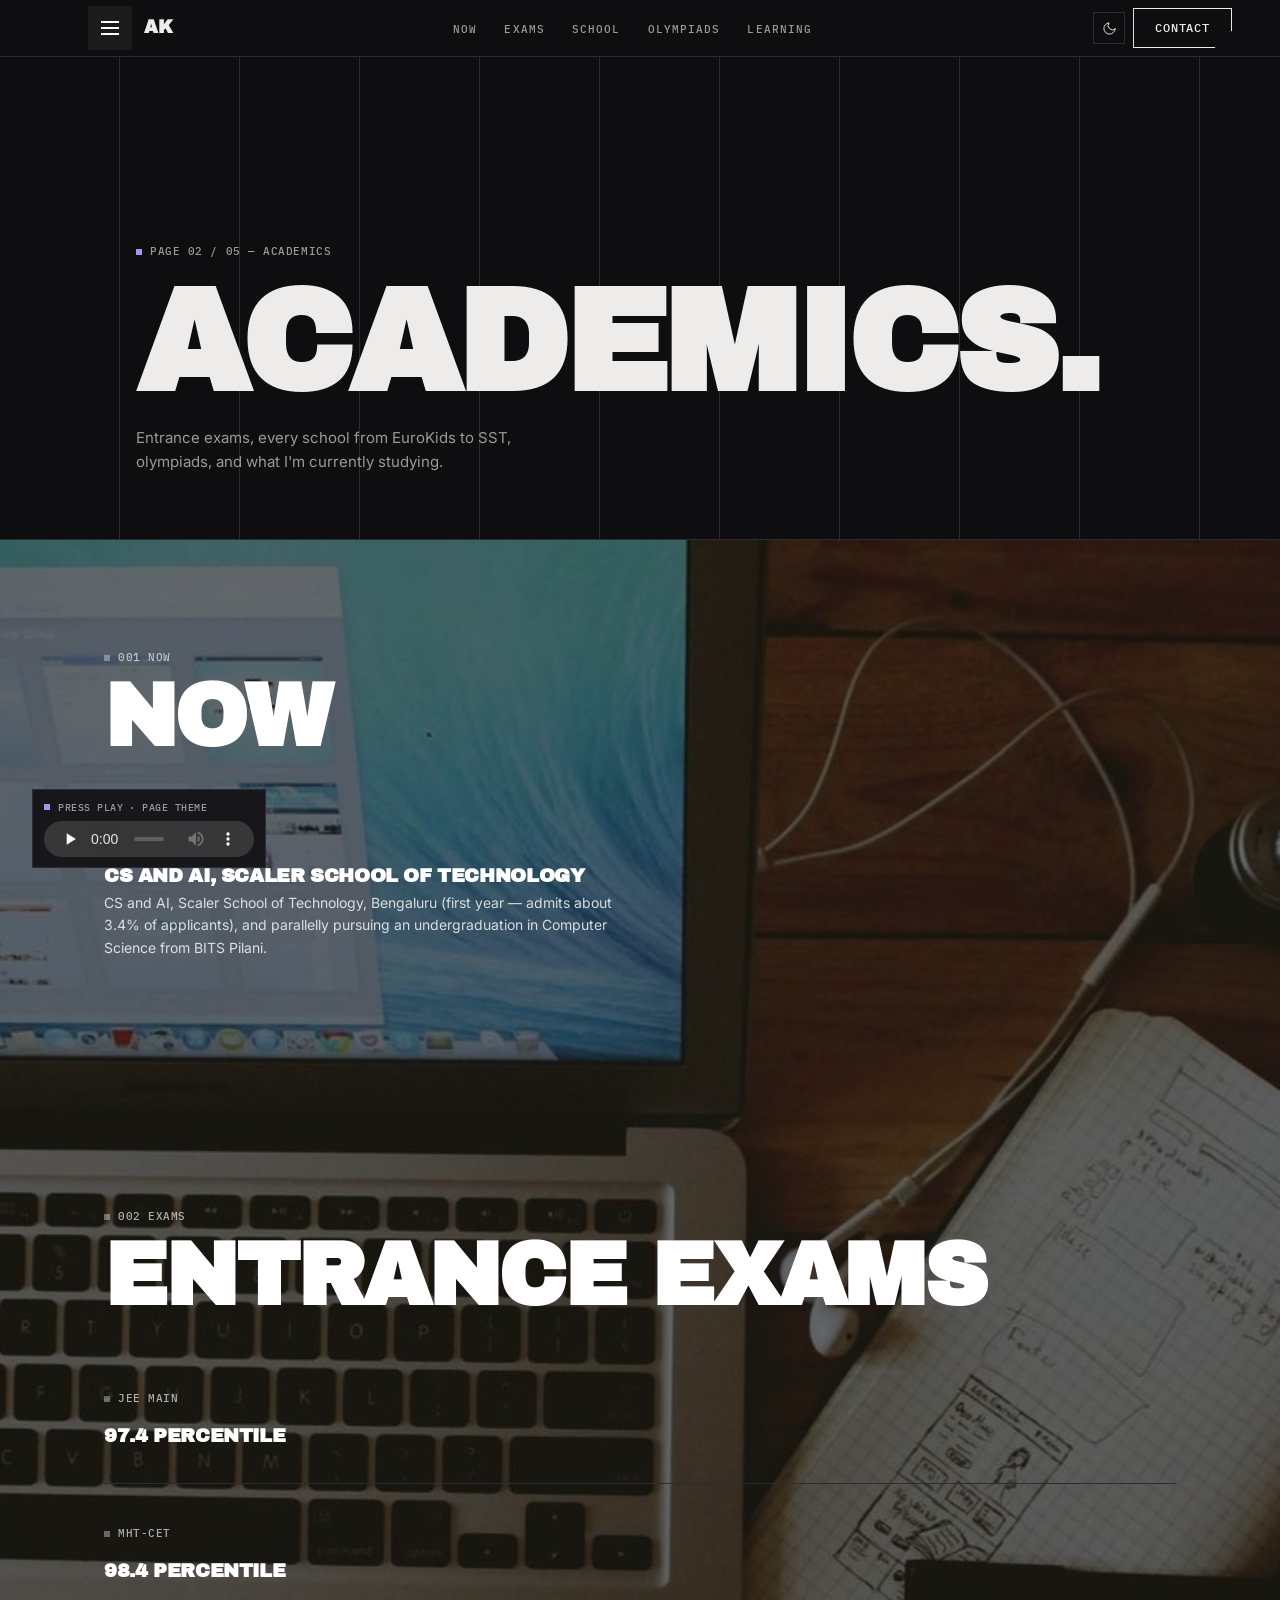
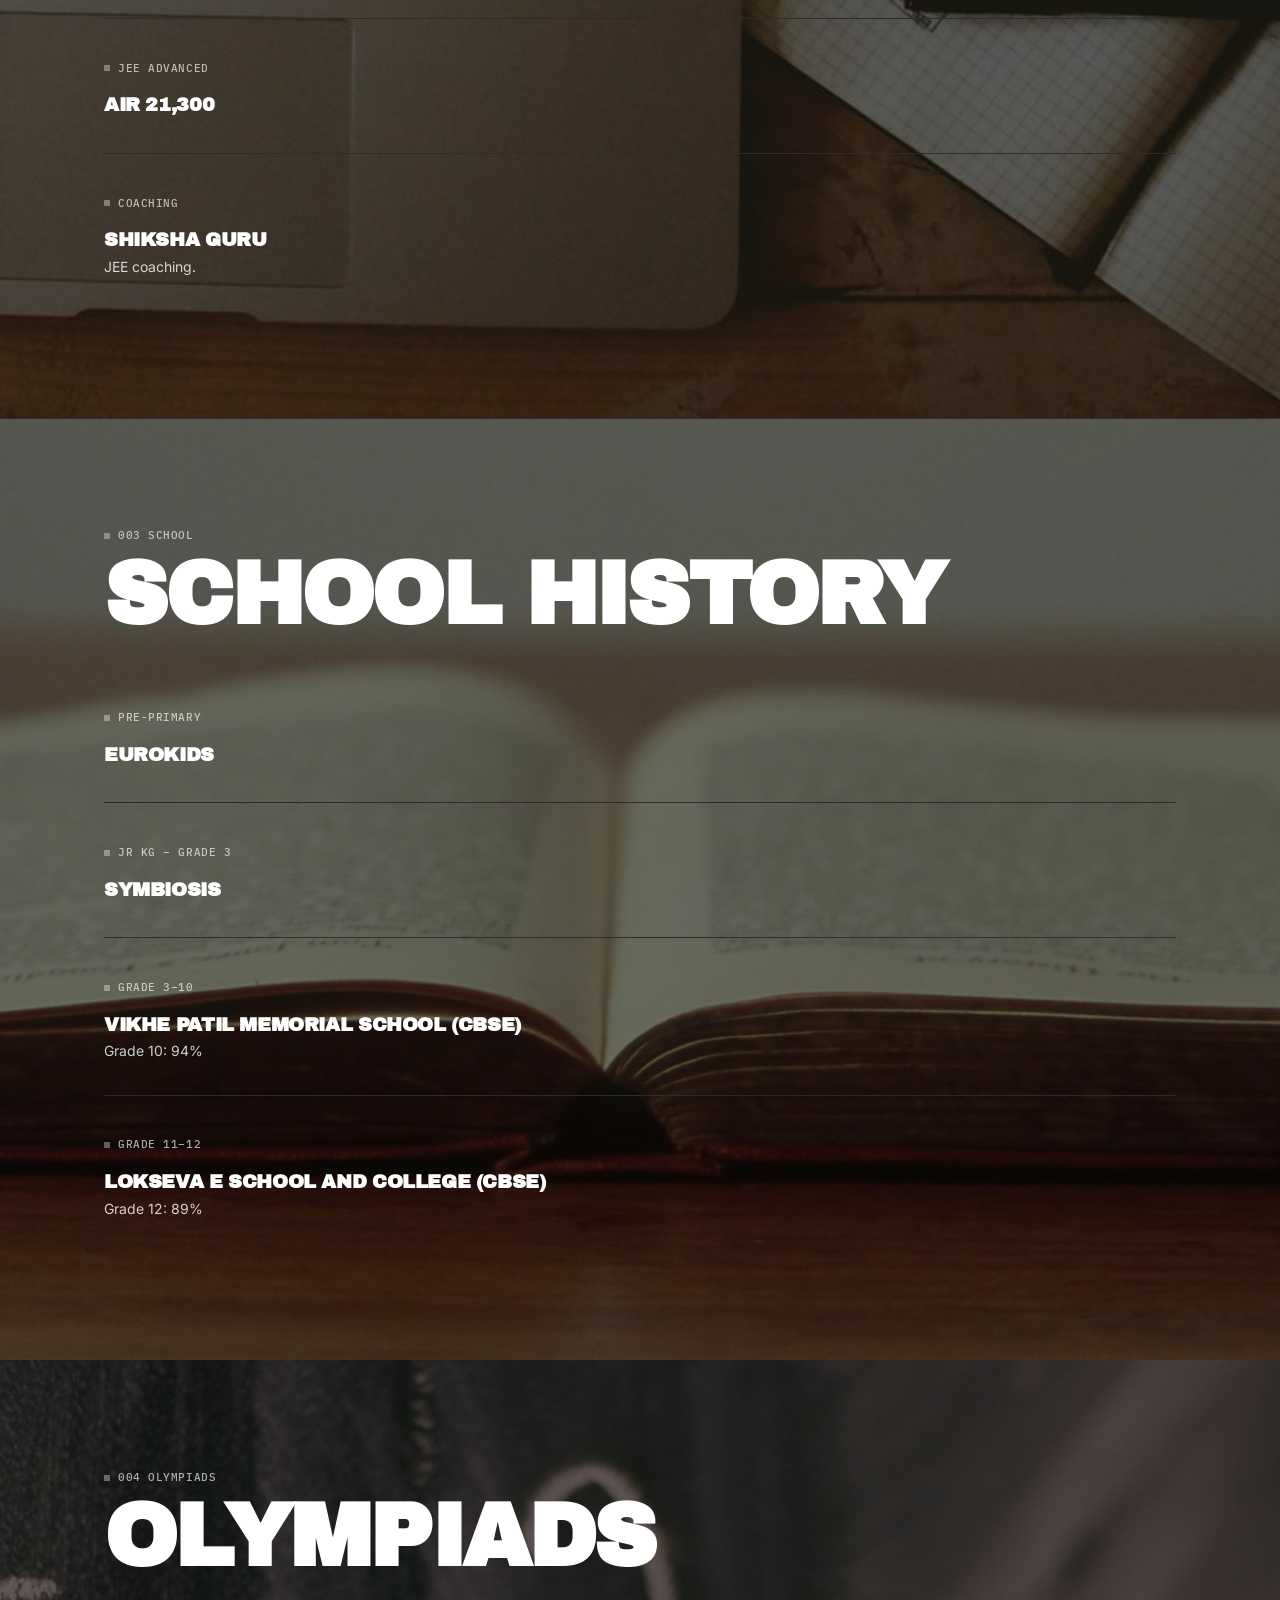
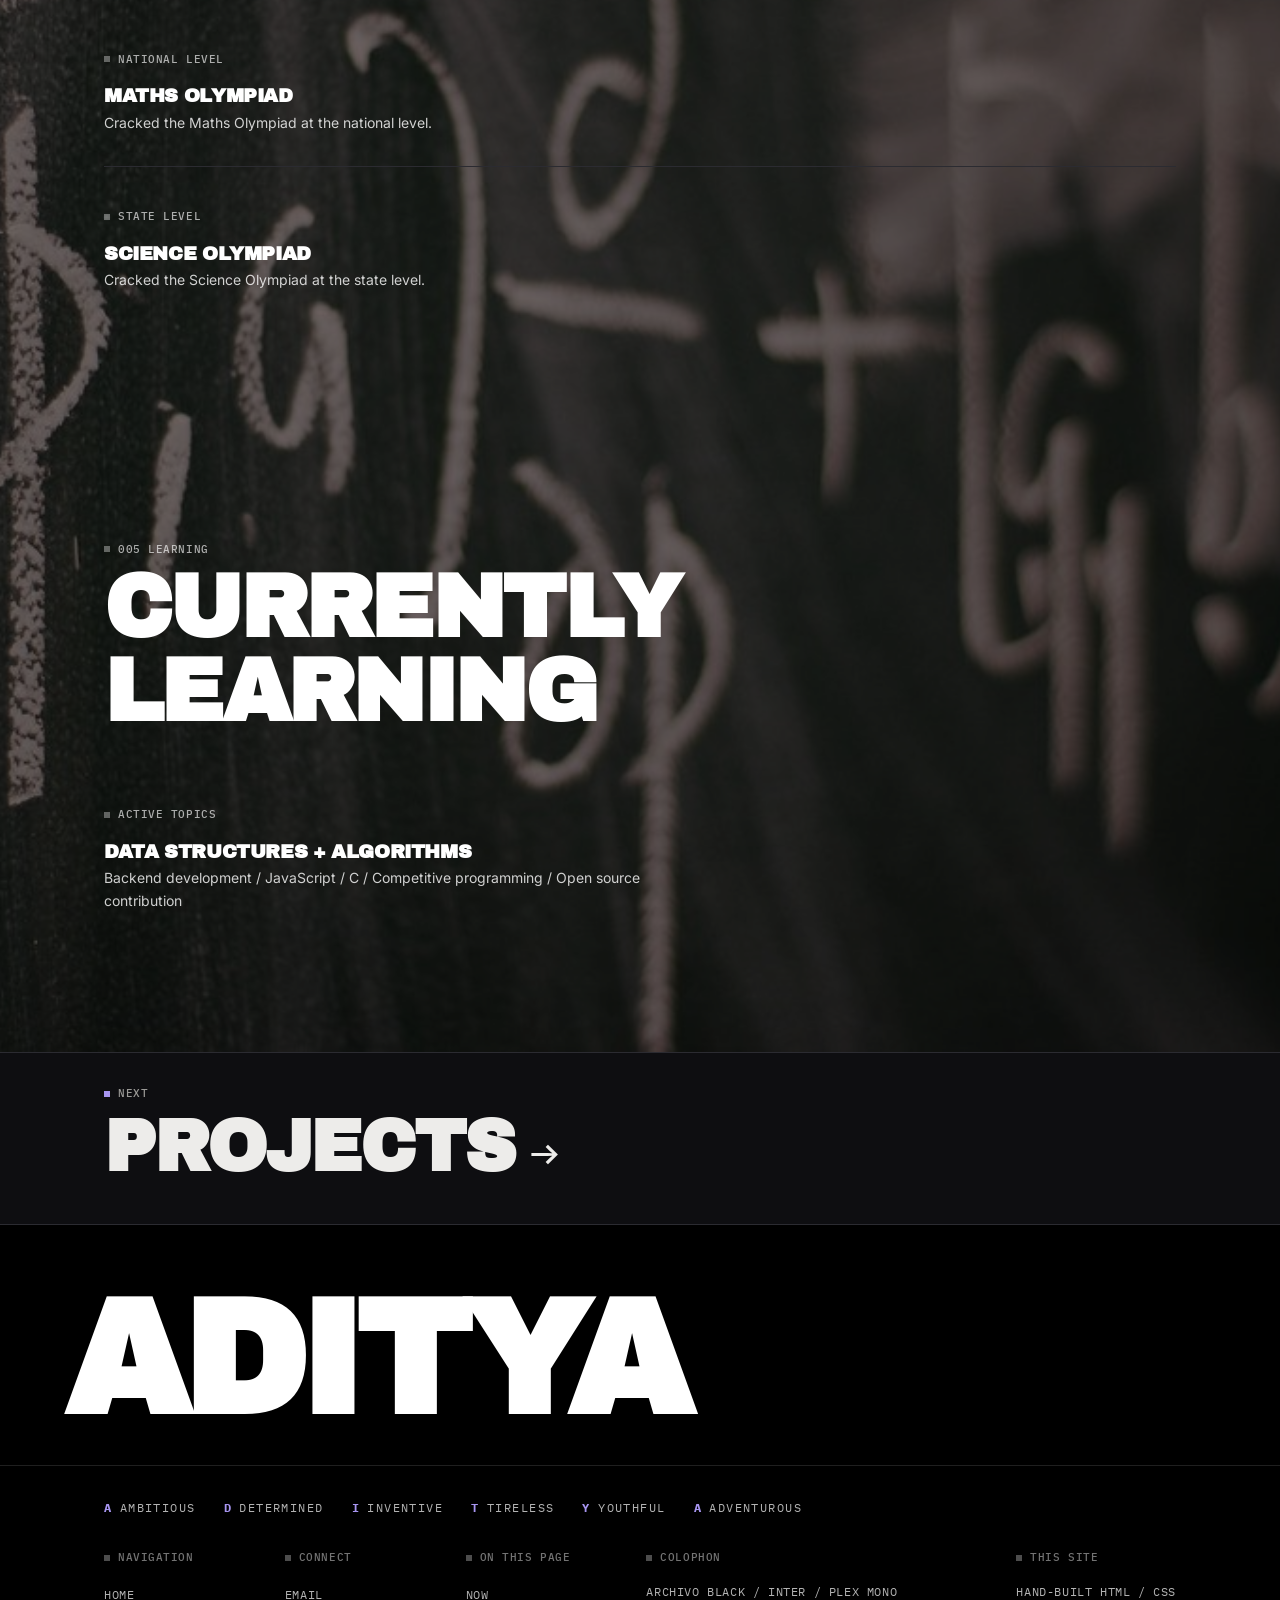
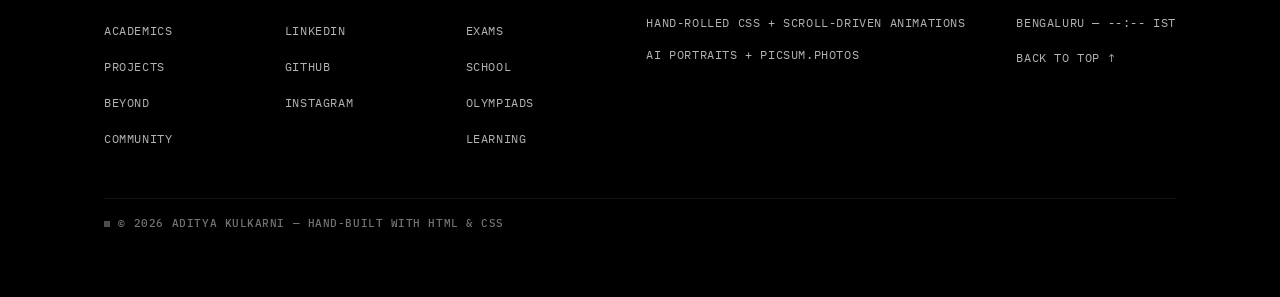
==== commit 827a09fa: "v2 fidelity pass: CSS theme toggle, details/summary disclosures, native audio, drifting backgrounds," ====
--- a/academics.html
+++ b/academics.html
@@ -21,6 +21,7 @@
 <body id="top" data-page="academics">
   <!-- SHARED: keep identical on all 5 pages -->
   <input type="checkbox" id="menu-toggle" class="menu-checkbox" aria-hidden="true">
+  <input type="checkbox" id="theme-cb" class="theme-checkbox" aria-hidden="true" tabindex="-1">
   <div class="nav-overlay" role="dialog" aria-label="Site navigation" aria-modal="true">
     <div class="nav-overlay__photo" aria-hidden="true"><img src="assets/bg/menu-waterfall.jpg" alt="" loading="lazy"></div>
     <div class="nav-overlay__inner">
@@ -74,6 +75,10 @@
       <div class="navbar__actions flex items-center gap-2">
 
 
+        <label for="theme-cb" class="theme-toggle" aria-label="Switch between dark and light theme">
+          <svg class="theme-toggle__icon theme-toggle__sun" viewBox="0 0 24 24" fill="none" stroke="currentColor" stroke-width="1.5" stroke-linecap="round" aria-hidden="true"><circle cx="12" cy="12" r="4"/><path d="M12 2v2M12 20v2M4.93 4.93l1.41 1.41M17.66 17.66l1.41 1.41M2 12h2M20 12h2M4.93 19.07l1.41-1.41M17.66 6.34l1.41-1.41"/></svg>
+          <svg class="theme-toggle__icon theme-toggle__moon" viewBox="0 0 24 24" fill="none" stroke="currentColor" stroke-width="1.5" stroke-linecap="round" stroke-linejoin="round" aria-hidden="true"><path d="M21 12.79A9 9 0 1 1 11.21 3 7 7 0 0 0 21 12.79z"/></svg>
+        </label>
         <a href="index.html#contact" class="btn btn--outline navbar__cta hidden md:inline-flex">Contact</a>
       </div>
     </nav>
@@ -300,5 +305,11 @@
       </p>
     </div>
   </footer>
+
+  <!-- Page theme music: native audio element, no JavaScript needed - press play once. -->
+  <div class="music-pill">
+    <span class="section-label music-pill__label">PRESS PLAY &middot; PAGE THEME</span>
+    <audio controls preload="none" src="assets/music/education.mp3"></audio>
+  </div>
 </body>
 </html>
--- a/style.css
+++ b/style.css
@@ -2555,7 +2555,7 @@
    only page surfaces, text, hairlines and plates invert. The
    toggle sits in the top navbar, right of the CONTACT link. */
 
-:root[data-theme="dark"] {
+:root[data-theme="dark"]:not(:has(#theme-cb:checked)) {
   --clr-bg:      #0E0E11;
   --clr-text:    #EDECEA;
   --clr-muted:   #9B9A97;
@@ -2565,78 +2565,78 @@
 }
 
 /* Tailwind utilities carry hex literals - remap them in dark. */
-:root[data-theme="dark"] .text-ink        { color: var(--clr-text) !important; }
-:root[data-theme="dark"] .text-muted      { color: var(--clr-muted) !important; }
-:root[data-theme="dark"] .bg-white        { background-color: var(--clr-bg) !important; }
-:root[data-theme="dark"] .border-hairline { border-color: var(--clr-line) !important; }
-:root[data-theme="dark"] .bg-plate        { background-color: var(--clr-plate) !important; }
-:root[data-theme="dark"] .hover\:text-ink:hover { color: var(--clr-text) !important; }
-:root[data-theme="dark"] .focus-visible\:text-ink:focus-visible { color: var(--clr-text) !important; }
+:root[data-theme="dark"]:not(:has(#theme-cb:checked)) .text-ink        { color: var(--clr-text) !important; }
+:root[data-theme="dark"]:not(:has(#theme-cb:checked)) .text-muted      { color: var(--clr-muted) !important; }
+:root[data-theme="dark"]:not(:has(#theme-cb:checked)) .bg-white        { background-color: var(--clr-bg) !important; }
+:root[data-theme="dark"]:not(:has(#theme-cb:checked)) .border-hairline { border-color: var(--clr-line) !important; }
+:root[data-theme="dark"]:not(:has(#theme-cb:checked)) .bg-plate        { background-color: var(--clr-plate) !important; }
+:root[data-theme="dark"]:not(:has(#theme-cb:checked)) .hover\:text-ink:hover { color: var(--clr-text) !important; }
+:root[data-theme="dark"]:not(:has(#theme-cb:checked)) .focus-visible\:text-ink:focus-visible { color: var(--clr-text) !important; }
 
 /* V25: skills island is a genuine medium blue both themes - purple family
    removed entirely (his call: darker than the old lavender, not very dark).
    The island text palette stays as-is. */
 .skills.bg-accent { background-color: #4E7FDE; }
-:root[data-theme="dark"] .skills.bg-accent { background-color: #4E7FDE; }
+:root[data-theme="dark"]:not(:has(#theme-cb:checked)) .skills.bg-accent { background-color: #4E7FDE; }
 /* The lavender skills island keeps its light palette in dark mode. */
-:root[data-theme="dark"] .skills {
+:root[data-theme="dark"]:not(:has(#theme-cb:checked)) .skills {
   --clr-text: #1B1B1B;
   --clr-muted: #4A4A4A;
   --clr-bg:   #FFFFFF;
   --clr-line: #E5E5E5;
 }
-:root[data-theme="dark"] .skills .text-ink   { color: #1B1B1B !important; }
-:root[data-theme="dark"] .skills .text-muted { color: #4A4A4A !important; }
+:root[data-theme="dark"]:not(:has(#theme-cb:checked)) .skills .text-ink   { color: #1B1B1B !important; }
+:root[data-theme="dark"]:not(:has(#theme-cb:checked)) .skills .text-muted { color: #4A4A4A !important; }
 
 /* Photo sections keep white text (re-guarded above the remaps). */
-:root[data-theme="dark"] .section--photo .text-ink,
-:root[data-theme="dark"] .section--photo .section-title,
-:root[data-theme="dark"] .section--photo h2,
-:root[data-theme="dark"] .section--photo h3 { color: #FFF !important; }
-:root[data-theme="dark"] .section--photo .text-muted { color: rgba(255, 255, 255, 0.8) !important; }
+:root[data-theme="dark"]:not(:has(#theme-cb:checked)) .section--photo .text-ink,
+:root[data-theme="dark"]:not(:has(#theme-cb:checked)) .section--photo .section-title,
+:root[data-theme="dark"]:not(:has(#theme-cb:checked)) .section--photo h2,
+:root[data-theme="dark"]:not(:has(#theme-cb:checked)) .section--photo h3 { color: #FFF !important; }
+:root[data-theme="dark"]:not(:has(#theme-cb:checked)) .section--photo .text-muted { color: rgba(255, 255, 255, 0.8) !important; }
 
 /* Elements that used var(--clr-bg) as "white on a dark surface". */
-:root[data-theme="dark"] .hero__name { color: #FFF; }
-:root[data-theme="dark"] .hero-stage .btn--primary,
-:root[data-theme="dark"] .hero-stage .btn--outline {
+:root[data-theme="dark"]:not(:has(#theme-cb:checked)) .hero__name { color: #FFF; }
+:root[data-theme="dark"]:not(:has(#theme-cb:checked)) .hero-stage .btn--primary,
+:root[data-theme="dark"]:not(:has(#theme-cb:checked)) .hero-stage .btn--outline {
   background-color: transparent; color: #FFF; outline-color: #FFF;
 }
-:root[data-theme="dark"] .hero-stage .btn--primary:hover,
-:root[data-theme="dark"] .hero-stage .btn--primary:focus-visible,
-:root[data-theme="dark"] .hero-stage .btn--outline:hover,
-:root[data-theme="dark"] .hero-stage .btn--outline:focus-visible {
+:root[data-theme="dark"]:not(:has(#theme-cb:checked)) .hero-stage .btn--primary:hover,
+:root[data-theme="dark"]:not(:has(#theme-cb:checked)) .hero-stage .btn--primary:focus-visible,
+:root[data-theme="dark"]:not(:has(#theme-cb:checked)) .hero-stage .btn--outline:hover,
+:root[data-theme="dark"]:not(:has(#theme-cb:checked)) .hero-stage .btn--outline:focus-visible {
   background-color: #FFF; color: #1B1B1B;
 }
-:root[data-theme="dark"] .nav-overlay__link,
-:root[data-theme="dark"] .nav-overlay__item--current > label > a,
-:root[data-theme="dark"] .nav-overlay__sub-link:hover,
-:root[data-theme="dark"] .nav-overlay__sub-link:focus-visible,
-:root[data-theme="dark"] .nav-overlay__close:hover .section-label { color: #FFF; }
-:root[data-theme="dark"] .intro__word { color: #FFF; }
-:root[data-theme="dark"] .tap-sound { color: #FFF; }
+:root[data-theme="dark"]:not(:has(#theme-cb:checked)) .nav-overlay__link,
+:root[data-theme="dark"]:not(:has(#theme-cb:checked)) .nav-overlay__item--current > label > a,
+:root[data-theme="dark"]:not(:has(#theme-cb:checked)) .nav-overlay__sub-link:hover,
+:root[data-theme="dark"]:not(:has(#theme-cb:checked)) .nav-overlay__sub-link:focus-visible,
+:root[data-theme="dark"]:not(:has(#theme-cb:checked)) .nav-overlay__close:hover .section-label { color: #FFF; }
+:root[data-theme="dark"]:not(:has(#theme-cb:checked)) .intro__word { color: #FFF; }
+:root[data-theme="dark"]:not(:has(#theme-cb:checked)) .tap-sound { color: #FFF; }
 
 /* Cursor follower: difference-blend needs a bright source on the
    dark page or the dot vanishes (dark-over-dark difference ~= 0). */
-:root[data-theme="dark"] .cursor-dot  { background-color: #FFF; }
-:root[data-theme="dark"] .cursor-ring { border-color: #FFF; }
+:root[data-theme="dark"]:not(:has(#theme-cb:checked)) .cursor-dot  { background-color: #FFF; }
+:root[data-theme="dark"]:not(:has(#theme-cb:checked)) .cursor-ring { border-color: #FFF; }
 
 /* Chips that pair var(--clr-text) with forced-white glyphs must
    stay dark in dark mode or the white bars disappear. */
-:root[data-theme="dark"] .menu-trigger {
+:root[data-theme="dark"]:not(:has(#theme-cb:checked)) .menu-trigger {
   background-color: #1B1B1B !important; border-color: #1B1B1B !important;
 }
-:root[data-theme="dark"] .music-toggle, :root[data-theme="dark"] .music-toggle.ui-on-dark {
+:root[data-theme="dark"]:not(:has(#theme-cb:checked)) .music-toggle, :root[data-theme="dark"]:not(:has(#theme-cb:checked)) .music-toggle.ui-on-dark {
   background: #1B1B1B !important; border-color: #1B1B1B !important;
 }
 
 /* Navbar: dark hairline, dark scrolled panel. */
-:root[data-theme="dark"] .navbar--scrolled {
+:root[data-theme="dark"]:not(:has(#theme-cb:checked)) .navbar--scrolled {
   background-color: rgba(14, 14, 17, 0.92) !important;
 }
 
 /* Solid-button hover on regular sections: lighten, not #333. */
-:root[data-theme="dark"] .btn--primary:hover,
-:root[data-theme="dark"] .btn--primary:focus-visible {
+:root[data-theme="dark"]:not(:has(#theme-cb:checked)) .btn--primary:hover,
+:root[data-theme="dark"]:not(:has(#theme-cb:checked)) .btn--primary:focus-visible {
   background-color: #D9D7D3; color: #0E0E11;
 }
 
@@ -2661,8 +2661,8 @@
 }
 .theme-toggle__icon { width: 15px; height: 15px; }
 .theme-toggle__moon { display: none; }
-:root[data-theme="dark"] .theme-toggle__sun  { display: none; }
-:root[data-theme="dark"] .theme-toggle__moon { display: block; }
+:root[data-theme="dark"]:not(:has(#theme-cb:checked)) .theme-toggle__sun  { display: none; }
+:root[data-theme="dark"]:not(:has(#theme-cb:checked)) .theme-toggle__moon { display: block; }
 
 /* ─── V22: LIGHT-MODE FOOTER (complete theme coverage) ────────
    His call: the theme must reach EVERY surface. The footer is
@@ -2670,14 +2670,14 @@
    utility classes under the footer scope. Dark overlays (menu,
    intro, tap-sound, project overlay) stay dark in both themes -
    they are overlays, not surfaces. */
-:root[data-theme="light"] .footer.bg-footerblack { background-color: #F2F2F5 !important; }
-:root[data-theme="light"] .footer.text-white,
-:root[data-theme="light"] .footer .text-white { color: #141416 !important; }
-:root[data-theme="light"] .footer .text-\[rgba\(255\,255\,255\,0\.7\)\] { color: rgba(20, 20, 22, 0.66) !important; }
-:root[data-theme="light"] .footer .hover\:text-white:hover { color: #000 !important; }
-:root[data-theme="light"] .footer__wordmark { border-color: rgba(0, 0, 0, 0.12) !important; }
-:root[data-theme="light"] .footer .section-label { color: rgba(0, 0, 0, 0.5); }
-:root[data-theme="light"] .footer .section-label::before { background-color: rgba(0, 0, 0, 0.3); }
-:root[data-theme="light"] .footer__legal::before { background-color: #C7C7CD; }
-:root[data-theme="light"] .footer .text-\[\#545454\] { color: #8A8A90 !important; }
-:root[data-theme="light"] .footer .border-\[rgba\(255\,255\,255\,0\.08\)\] { border-color: rgba(0, 0, 0, 0.08) !important; }
+html:has(#theme-cb:checked) .footer.bg-footerblack { background-color: #F2F2F5 !important; }
+html:has(#theme-cb:checked) .footer.text-white,
+html:has(#theme-cb:checked) .footer .text-white { color: #141416 !important; }
+html:has(#theme-cb:checked) .footer .text-\[rgba\(255\,255\,255\,0\.7\)\] { color: rgba(20, 20, 22, 0.66) !important; }
+html:has(#theme-cb:checked) .footer .hover\:text-white:hover { color: #000 !important; }
+html:has(#theme-cb:checked) .footer__wordmark { border-color: rgba(0, 0, 0, 0.12) !important; }
+html:has(#theme-cb:checked) .footer .section-label { color: rgba(0, 0, 0, 0.5); }
+html:has(#theme-cb:checked) .footer .section-label::before { background-color: rgba(0, 0, 0, 0.3); }
+html:has(#theme-cb:checked) .footer__legal::before { background-color: #C7C7CD; }
+html:has(#theme-cb:checked) .footer .text-\[\#545454\] { color: #8A8A90 !important; }
+html:has(#theme-cb:checked) .footer .border-\[rgba\(255\,255\,255\,0\.08\)\] { border-color: rgba(0, 0, 0, 0.08) !important; }
--- a/pure-fixes.css
+++ b/pure-fixes.css
@@ -1,2 +1,117 @@
 /* pure HTML/CSS build: hide elements whose behaviour needed JS */
 .scroll-pct { display: none; }
+
+/* ─────────────────────────────────────────────────────────────
+   FIDELITY PASS (v2): restoring the JS version's features with
+   pure HTML/CSS only. Everything below is explainable first-year
+   CSS: checkboxes + :has(), details/summary, keyframes, view().
+   ───────────────────────────────────────────────────────────── */
+
+/* Hidden checkboxes (theme toggle, intro gate) - same off-screen
+   pattern as the menu checkbox. */
+.theme-checkbox {
+  position: fixed; top: -9999px; left: -9999px;
+  width: 1px; height: 1px; opacity: 0; pointer-events: none;
+}
+
+/* 1. MOVING BACKGROUNDS: the big section photos and the menu
+   waterfall drift slowly on a keyframe loop (Ken Burns), the same
+   technique the page headers already use. */
+.section-bg img {
+  animation: kb-drift 34s ease-in-out infinite alternate;
+  transform-origin: 55% 45%;
+}
+.nav-overlay__photo img {
+  animation: kb-drift 26s ease-in-out infinite alternate;
+  transform-origin: 50% 50%;
+}
+
+/* 2. THEME TOGGLE: the label just checks #theme-cb; the token
+   rules in style.css switch via :not(:has(#theme-cb:checked)).
+   Dark stays the default (unchecked). */
+label.theme-toggle { user-select: none; -webkit-user-select: none; }
+label.theme-toggle:active { transform: scale(0.94); }
+
+/* 3. PROJECT CARDS: native disclosure, zero JS. */
+.prow__details { margin-top: 1rem; }
+.prow__details summary.prow__more {
+  display: inline-flex; align-items: center;
+  list-style: none; cursor: pointer; user-select: none;
+}
+.prow__details summary.prow__more::-webkit-details-marker { display: none; }
+.prow__details summary.prow__more::after {
+  content: ""; display: inline-block; width: 0; height: 0; margin-left: 0.5em;
+  border-left: 5px solid currentColor; border-top: 4px solid transparent;
+  border-bottom: 4px solid transparent; transition: transform 0.25s ease;
+}
+.prow__details[open] summary.prow__more::after { transform: rotate(90deg); }
+.prow__details-body {
+  margin-top: 0.9rem; padding: 1rem 1.1rem;
+  border: 1px solid var(--clr-line); background: var(--clr-plate);
+  max-width: 46rem;
+}
+.prow__details-body p { margin: 0 0 0.8rem; font-size: 0.875rem; line-height: 1.65; color: var(--clr-muted); }
+.prow__details-body p:last-child { margin-bottom: 0; }
+.prow__details[open] .prow__details-body { animation: detailsIn 0.35s ease both; }
+@keyframes detailsIn { from { opacity: 0; transform: translateY(-6px); } to { opacity: 1; transform: none; } }
+
+/* 4. SKILL ROWS: the whole summary row is the click target, same
+   layout classes as before, plus rotates when open. */
+.skill-row--wrap { list-style: none; }
+.skill-details summary.skill-row { list-style: none; cursor: pointer; }
+.skill-details summary.skill-row::-webkit-details-marker { display: none; }
+.skill-details .skill-row__plus { transition: transform 0.25s ease; }
+.skill-details[open] .skill-row__plus { transform: rotate(45deg); }
+.skill-details .skill-row__detail {
+  display: block; padding: 0 0 1.4rem 4.5rem; max-width: 46rem;
+}
+.skill-details[open] .skill-row__detail { animation: detailsIn 0.3s ease both; }
+
+/* 5. SCRAMBLE REPLACEMENT: the mono section labels wipe in with a
+   clip-path + blur reveal as they enter the viewport (scroll-driven
+   animation, replays every pass like the JS decode did). Browsers
+   without view() timelines just show the labels statically. */
+@keyframes labelReveal {
+  from { clip-path: inset(-2px 100% -2px 0); filter: blur(3px); opacity: 0.25; }
+  to   { clip-path: inset(-2px 0 -2px 0);    filter: blur(0);   opacity: 1; }
+}
+@supports (animation-timeline: view()) {
+  .section__header .section-label {
+    animation: labelReveal linear both;
+    animation-timeline: view();
+    animation-range: entry 5% entry 55%;
+  }
+}
+
+/* 6. MUSIC PILL: native <audio controls> where the JS player sat
+   (fixed, bottom-left). color-scheme makes Chrome render the
+   native controls dark so they sit right on both themes. */
+.music-pill {
+  position: fixed; left: var(--space-md, 1.25rem); bottom: var(--space-md, 1.25rem);
+  z-index: 700; display: flex; flex-direction: column; gap: 0.4rem;
+  padding: 0.6rem 0.7rem;
+  background: var(--clr-plate); border: 1px solid var(--clr-line);
+  color-scheme: dark;
+}
+.music-pill__label { font-size: 0.6rem; }
+.music-pill audio { display: block; width: 210px; height: 36px; }
+@media (max-width: 640px) {
+  .music-pill { left: 0.75rem; bottom: 0.75rem; padding: 0.45rem 0.5rem; }
+  .music-pill audio { width: 168px; height: 32px; }
+}
+
+/* 7. INTRO GATE (home): full-screen overlay dismissed by checking
+   #intro-cb - the pure-CSS version of the JS intro screen. */
+.intro { position: fixed; inset: 0; z-index: 1200; }
+.intro__enter {
+  position: absolute; left: 50%; bottom: 18vh; transform: translateX(-50%);
+  font-family: var(--font-mono, monospace); font-size: 0.8rem; letter-spacing: 0.35em;
+  color: #fff; border: 1px solid rgba(255,255,255,0.4); padding: 0.8em 2.2em 0.8em 2.55em;
+  cursor: pointer; user-select: none; transition: background 0.2s ease, color 0.2s ease;
+}
+.intro__enter:hover { background: #fff; color: #000; }
+html:has(#intro-cb:checked) .intro { display: none; }
+
+/* The intro gate is always the black hacker screen, either theme. */
+.intro__word { color: #EDECEA !important; }
+.intro__readout { color: rgba(255, 255, 255, 0.6) !important; }
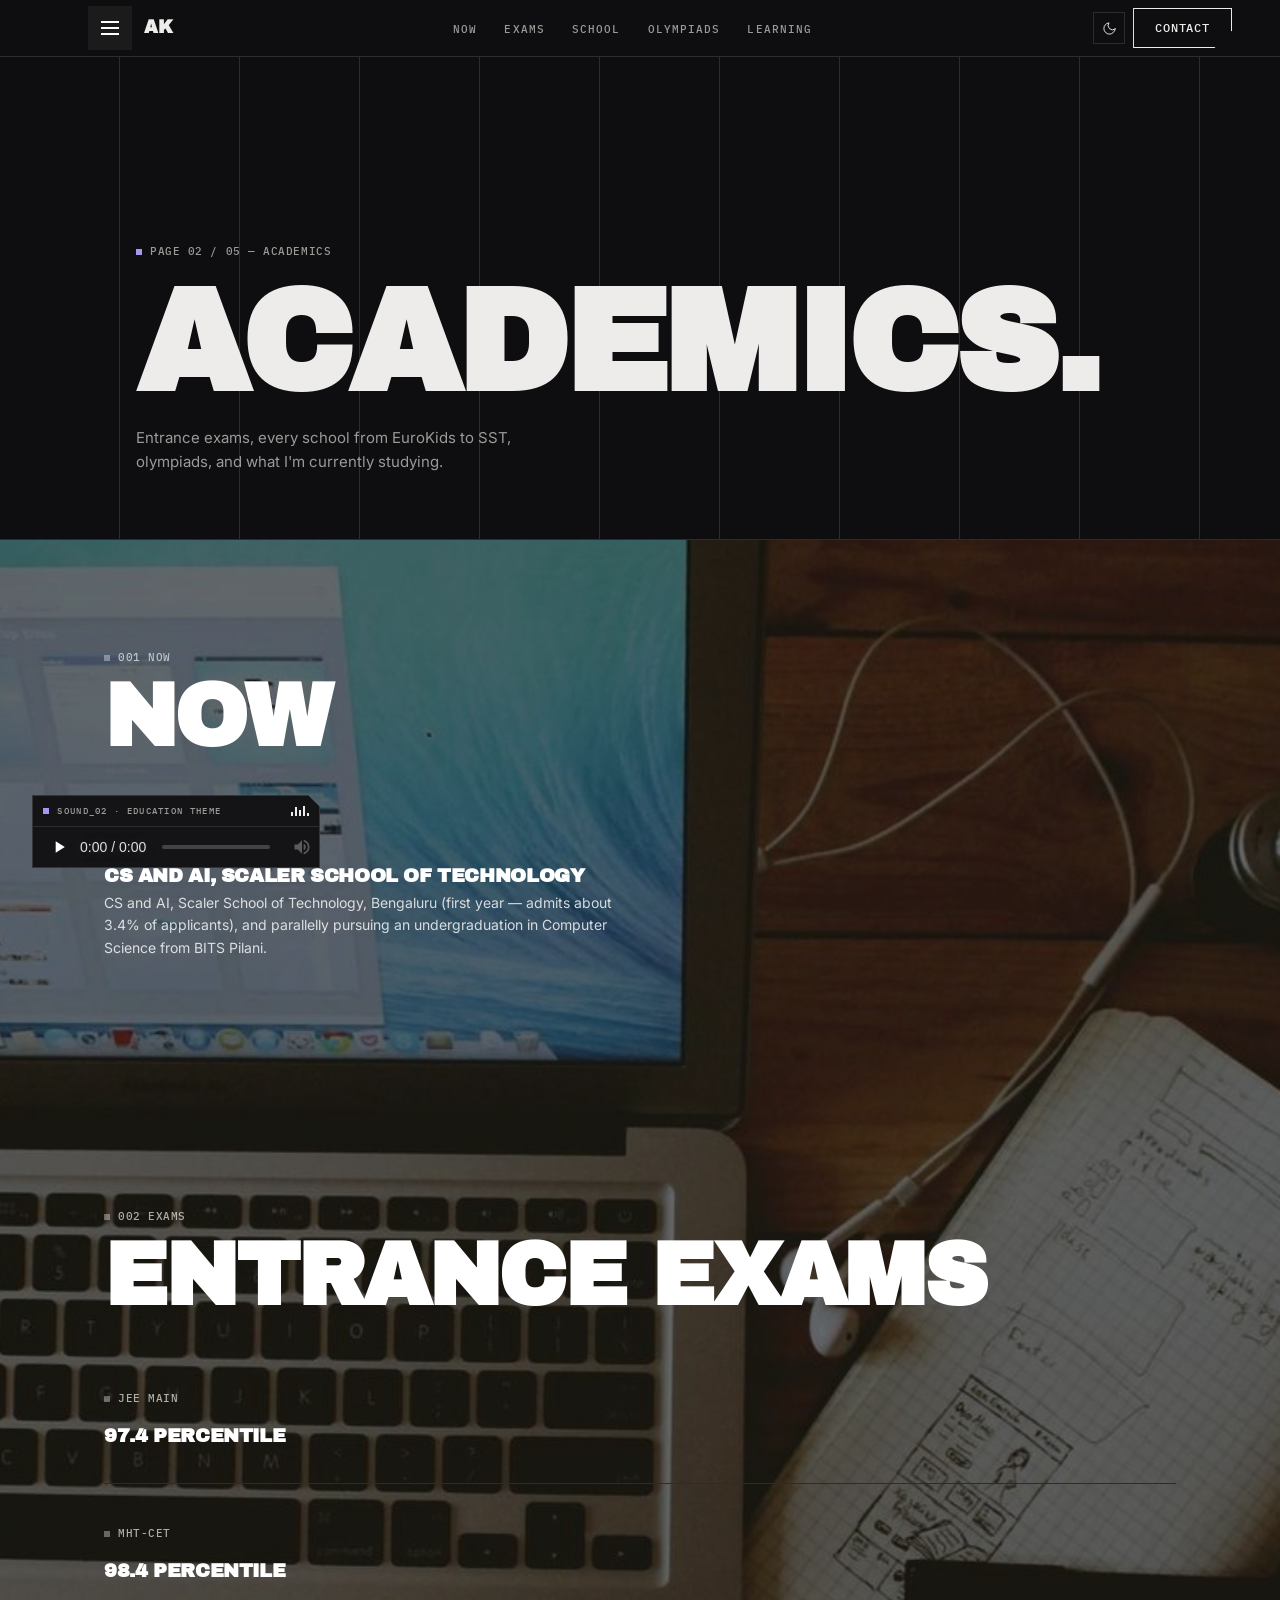
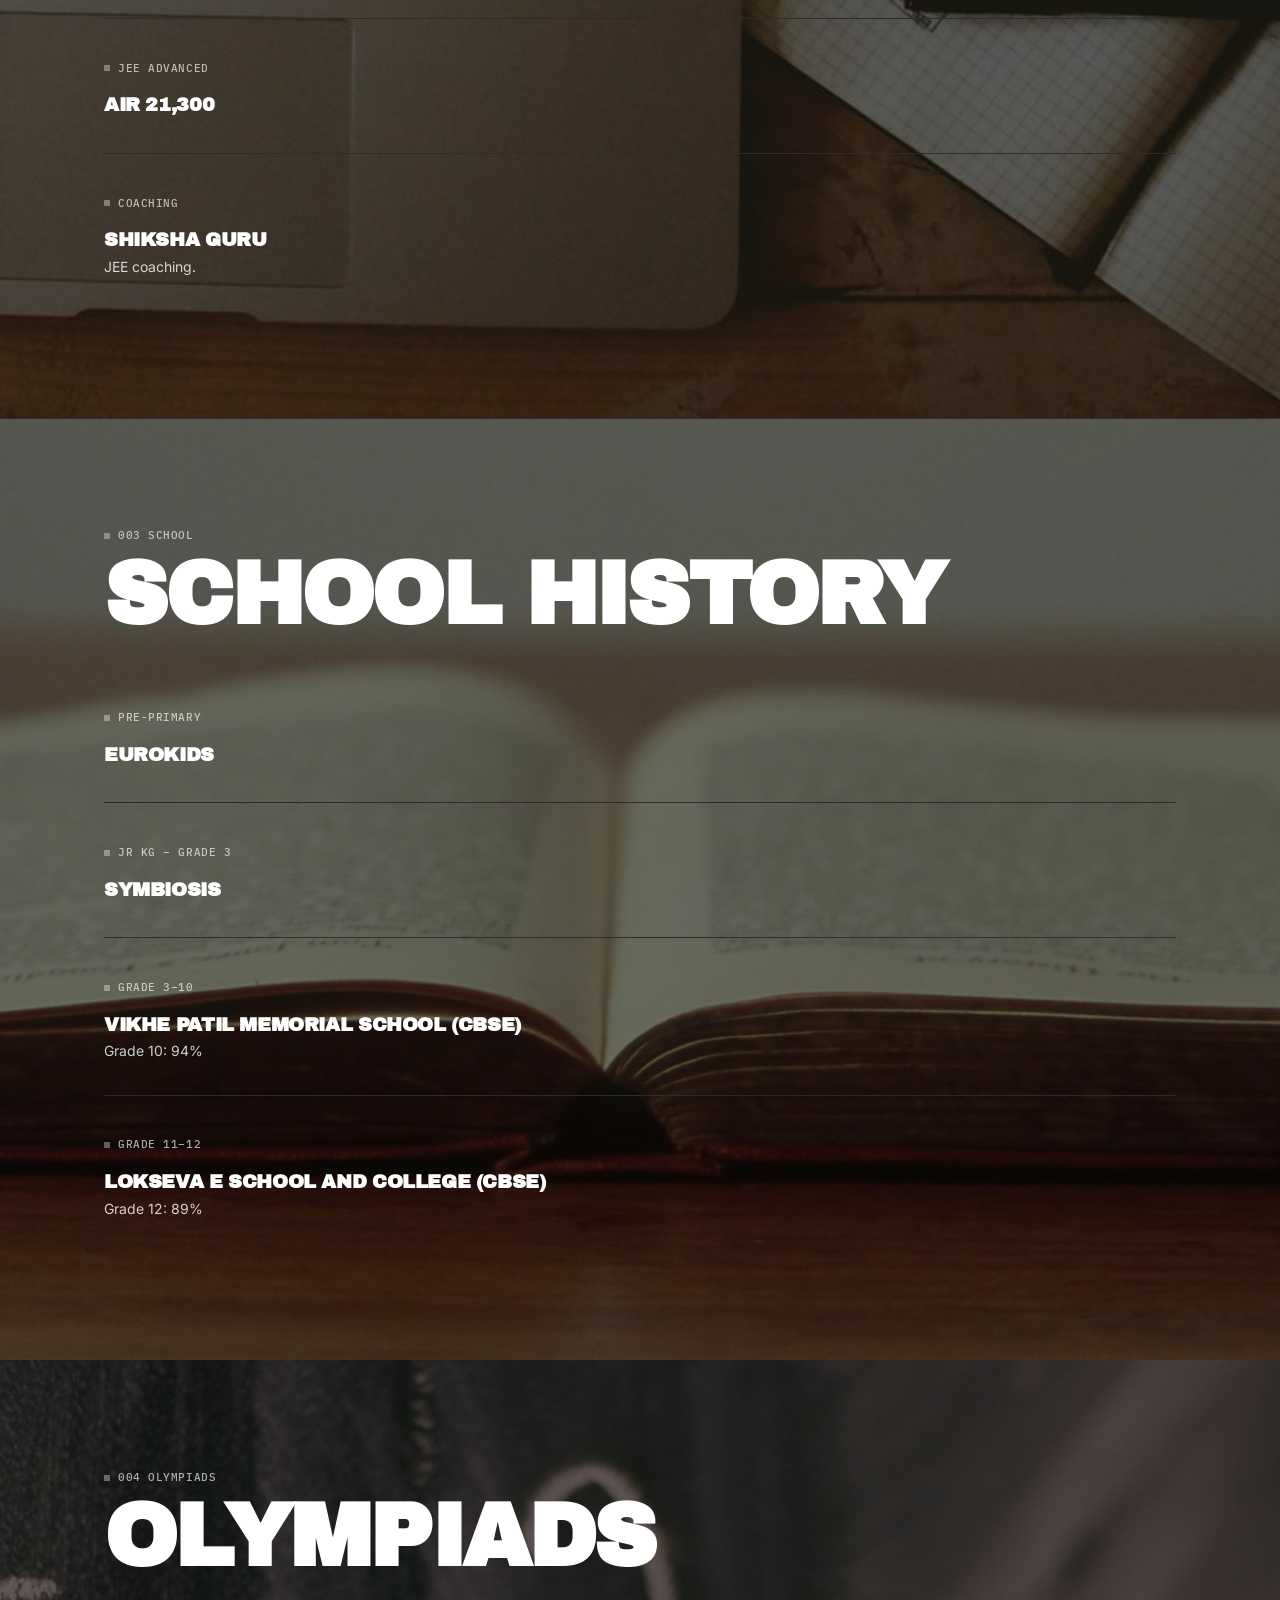
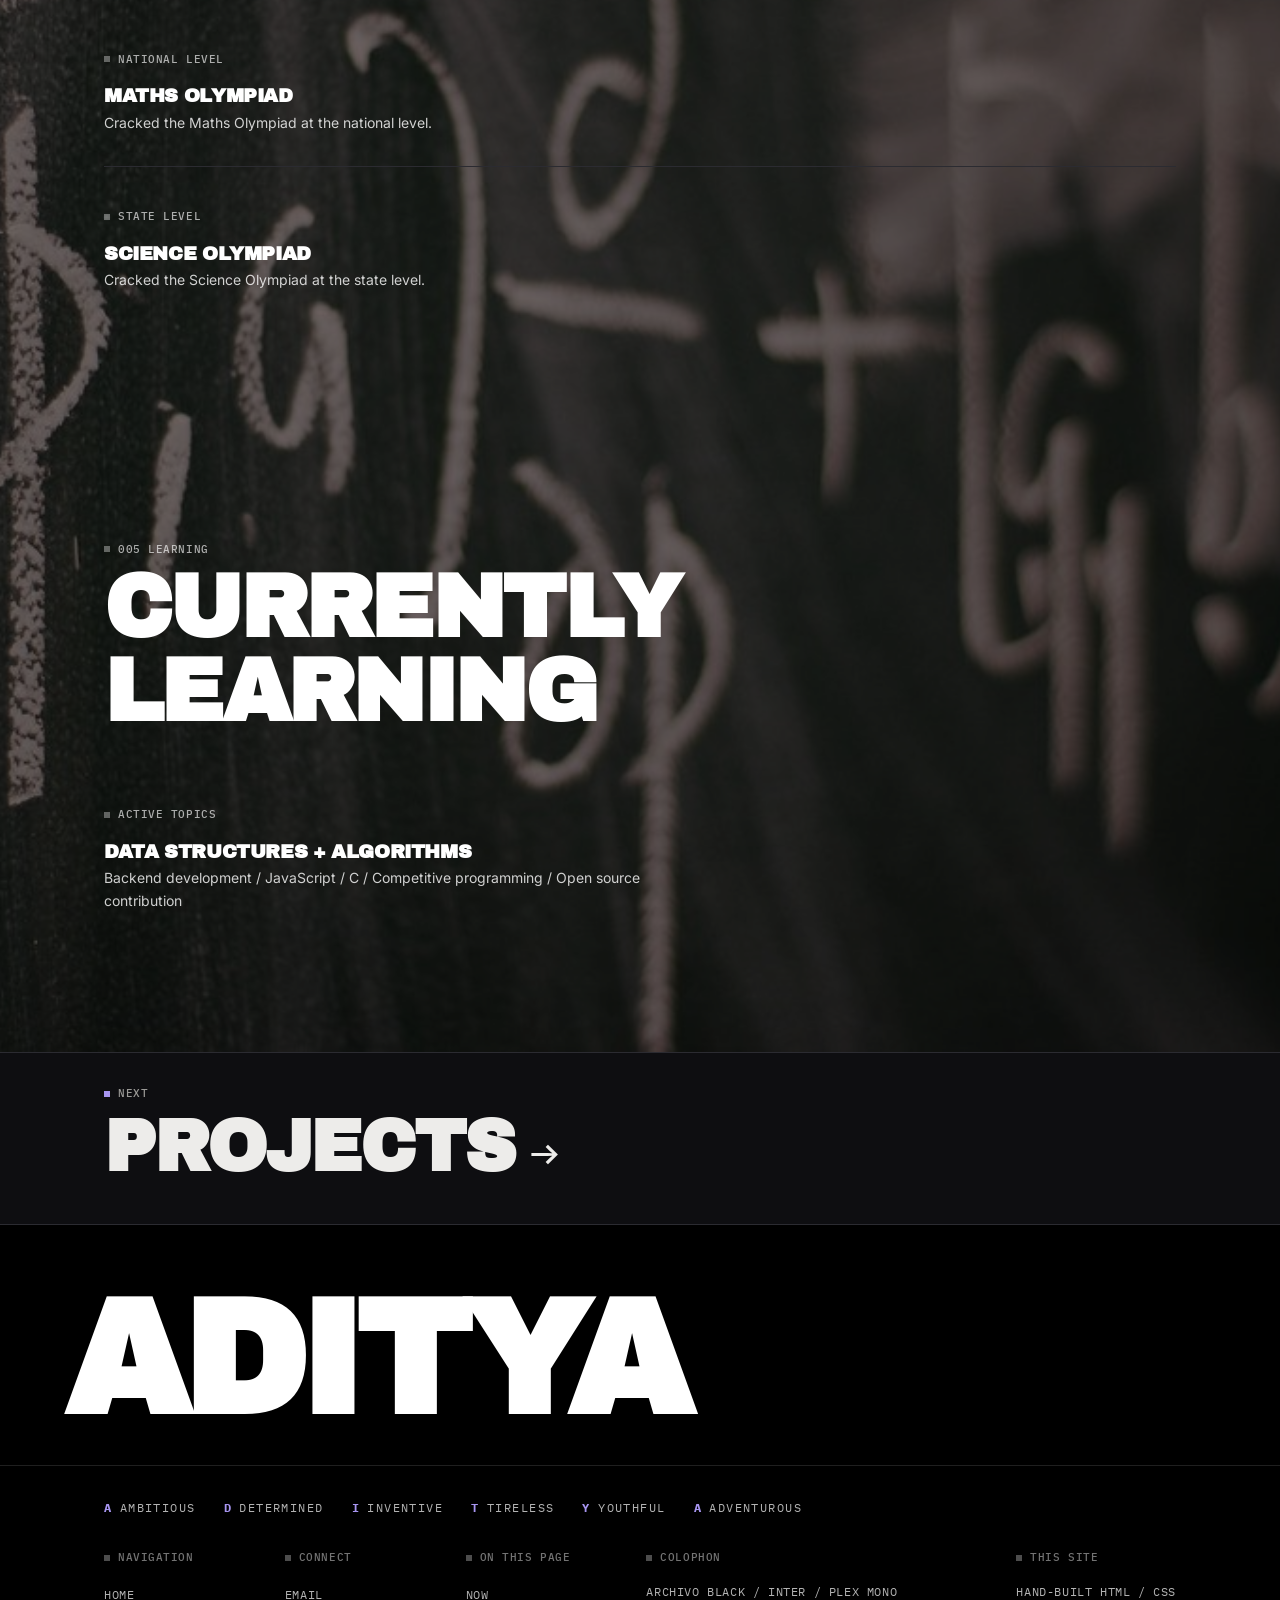
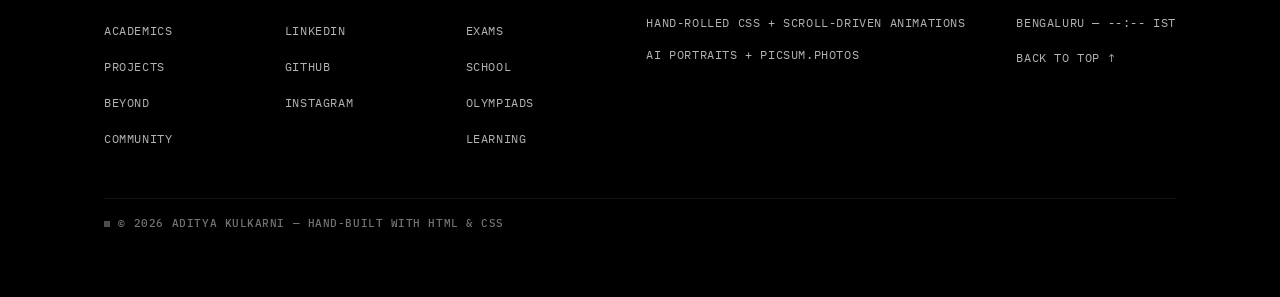
==== commit 15ac85a4: "Restyle music player: framed card in the design language, kebab clipped away The raw native audio ch" ====
--- a/academics.html
+++ b/academics.html
@@ -308,7 +308,10 @@
 
   <!-- Page theme music: native audio element, no JavaScript needed - press play once. -->
   <div class="music-pill">
-    <span class="section-label music-pill__label">PRESS PLAY &middot; PAGE THEME</span>
+    <div class="music-pill__head">
+      <span class="section-label music-pill__label">SOUND_02 &middot; EDUCATION THEME</span>
+      <span class="music-pill__eq" aria-hidden="true"><i></i><i></i><i></i><i></i><i></i></span>
+    </div>
     <audio controls preload="none" src="assets/music/education.mp3"></audio>
   </div>
 </body>
--- a/pure-fixes.css
+++ b/pure-fixes.css
@@ -83,21 +83,49 @@
   }
 }
 
-/* 6. MUSIC PILL: native <audio controls> where the JS player sat
-   (fixed, bottom-left). color-scheme makes Chrome render the
-   native controls dark so they sit right on both themes. */
+/* 6. MUSIC PLAYER: the native <audio controls> framed like the rest of
+   the design language - flat plate, hairline, chamfered corner, mono
+   label, static equalizer glyph. Permanently dark in both themes (same
+   rule as the V20 menu glyphs: white on ink, always). The Blink vendor
+   pseudo-elements strip the native panel's own background/radius and
+   hide the overflow kebab, so the pill frame IS the chrome; engines
+   without those pseudo-elements keep their default dark rendering
+   (color-scheme), which still sits cleanly inside the frame. */
 .music-pill {
   position: fixed; left: var(--space-md, 1.25rem); bottom: var(--space-md, 1.25rem);
-  z-index: 700; display: flex; flex-direction: column; gap: 0.4rem;
-  padding: 0.6rem 0.7rem;
-  background: var(--clr-plate); border: 1px solid var(--clr-line);
+  z-index: 700; width: 288px;
+  background: #141416;
+  border: 1px solid rgba(255, 255, 255, 0.14);
+  clip-path: polygon(0 0, calc(100% - 12px) 0, 100% 12px, 100% 100%, 0 100%);
   color-scheme: dark;
 }
-.music-pill__label { font-size: 0.6rem; }
-.music-pill audio { display: block; width: 210px; height: 36px; }
+.music-pill__head {
+  display: flex; align-items: center; justify-content: space-between; gap: 0.5rem;
+  padding: 0.5rem 0.65rem 0.45rem;
+  border-bottom: 1px solid rgba(255, 255, 255, 0.10);
+}
+.music-pill__label { font-size: 0.58rem; letter-spacing: 0.14em; color: #9B9B98; }
+.music-pill__eq { display: inline-flex; align-items: flex-end; gap: 2px; height: 10px; }
+.music-pill__eq i { display: block; width: 2px; background: #EDECEA; }
+.music-pill__eq i:nth-child(1) { height: 4px; }
+.music-pill__eq i:nth-child(2) { height: 9px; }
+.music-pill__eq i:nth-child(3) { height: 6px; }
+.music-pill__eq i:nth-child(4) { height: 10px; }
+.music-pill__eq i:nth-child(5) { height: 3px; }
+.music-pill audio {
+  display: block; height: 40px; background: transparent; outline: none;
+  /* Chrome 151 renders an overflow kebab that CSS can no longer hide via
+     the vendor pseudo-element, so the element is laid out 32px WIDER than
+     the pill and the right edge is clipped off - the kebab (rightmost
+     control) is cut away, everything else stays put. */
+  width: calc(100% + 41px);
+  clip-path: inset(0 41px 0 0);
+}
+.music-pill audio::-webkit-media-controls-enclosure { background: transparent; border-radius: 0; }
+.music-pill audio::-webkit-media-controls-panel { background: transparent; }
+.music-pill audio::-webkit-media-controls-overflow-menu-button { display: none !important; visibility: hidden; width: 0 !important; min-width: 0 !important; opacity: 0; pointer-events: none; }
 @media (max-width: 640px) {
-  .music-pill { left: 0.75rem; bottom: 0.75rem; padding: 0.45rem 0.5rem; }
-  .music-pill audio { width: 168px; height: 32px; }
+  .music-pill { left: 0.75rem; bottom: 0.75rem; width: 232px; }
 }
 
 /* 7. INTRO GATE (home): full-screen overlay dismissed by checking
